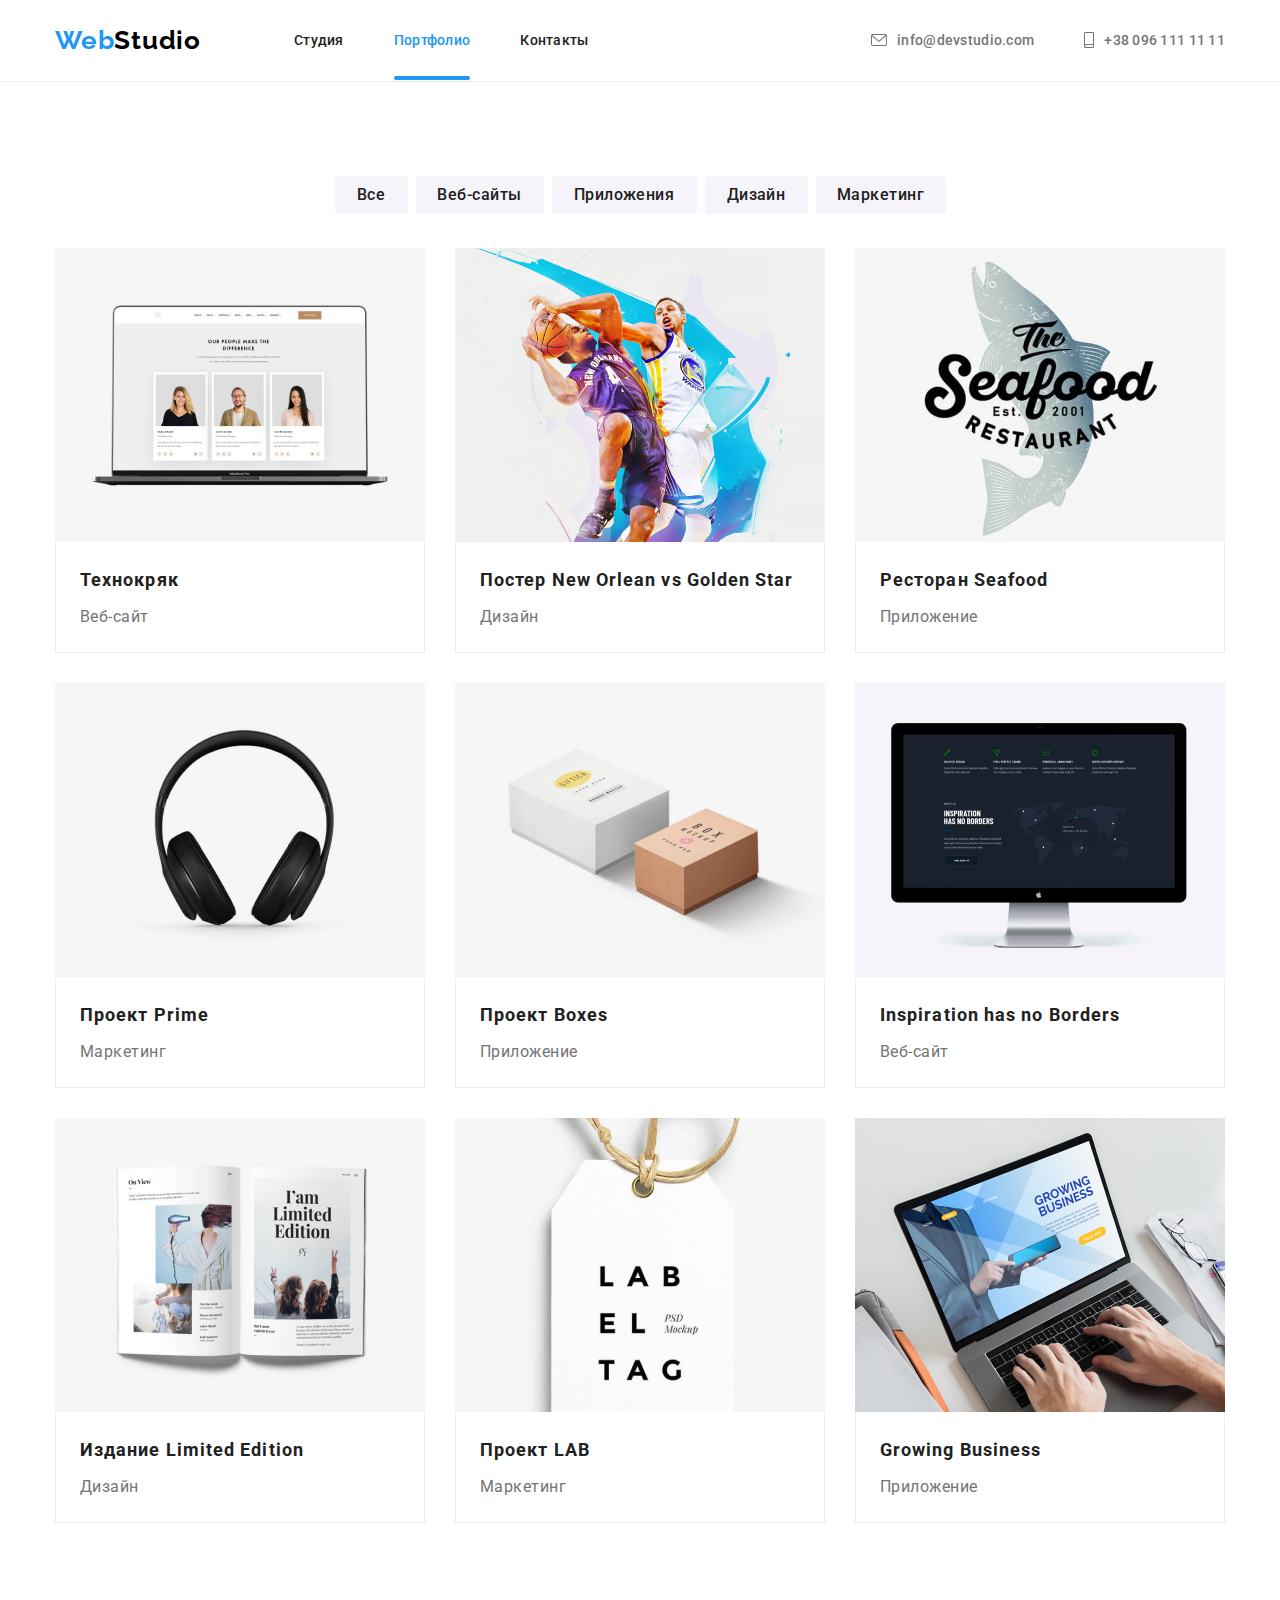
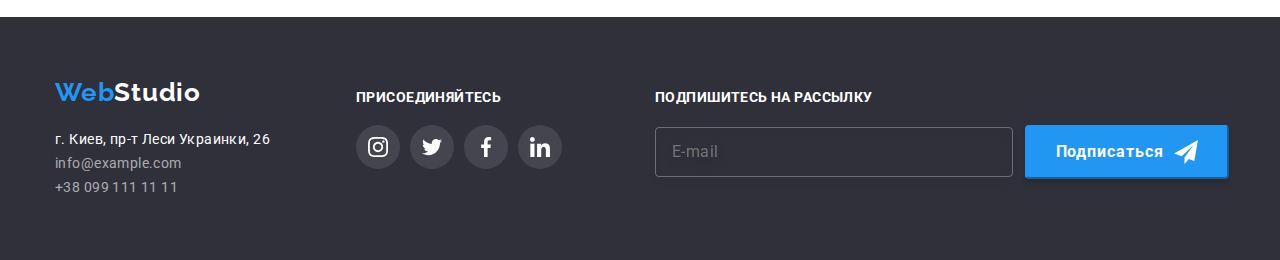
==== portfolio.html @ 478e87f5 "адаптация героя, преимуществ, чем занимаемся" ====
<!DOCTYPE html>
<html lang="ru">

<head>
    <meta charset="UTF-8">
    <meta name="viewport" content="width=device-width, initial-scale=1.0">
    <title>WebStudio</title>
    <link rel="preconnect" href="https://fonts.gstatic.com">
    <link href="https://fonts.googleapis.com/css2?family=Raleway:wght@700&family=Roboto:wght@400;500;700;900&display=swap"
        rel="stylesheet">
    <link rel="stylesheet" href="https://cdnjs.cloudflare.com/ajax/libs/modern-normalize/1.0.0/modern-normalize.min.css" />
    <link rel="stylesheet" href="https://cdnjs.cloudflare.com/ajax/libs/animate.css/4.1.1/animate.min.css" />
    <link rel="stylesheet" href="./css/portfolio.min.css">
</head>

<body>
    <!-- Шапка сайта -->
    <header class="header">
        <div class="container">
            <nav class="site-nav">
                <a href="./index.html" lang="en" aria-label="logo" class="logo list"><span
                        class="logo__wrap">Web</span>Studio</a>
                <ul class="site-nav__items list">
                    <li class="site-nav__item"><a href="./index.html" class="site-nav__link">Студия</a></li>
                    <li class="site-nav__item"><a href="./portfolio.html" class="site-nav__link"><span class="active-page">Портфолио</span></a></li>
                    <li class="site-nav__item"><a href="" class="site-nav__link">Контакты</a></li>
                </ul>
            </nav>
            <!-- Контакты -->
            <address class="nav-adress">
                <ul class="contacts list">
                    <li class="nav-contacts__item">
                        <div class="contacts-container">
                            <a href="mailto:info@devstudio.com" class="site-nav__contacts icons">
                                <svg class="mail__icon">
                                    <use href="./img/sprite.svg#icon-envelope"></use>
                                </svg>
                                info@devstudio.com</a>
                        </div>
                    </li>
            
                    <li class="nav-contacts__item">
                        <div class="contacts-container">
                            <a href="tel:+380961111111" class="site-nav__contacts">
                                <svg class="mail__icon tel">
                                    <use href="./img/sprite.svg#icon-smartphone"></use>
                                </svg>
                                +38 096 111 11 11</a>
                        </div>
                    </li>
                </ul>
            </address>
        </div>
    </header>
    <!-- Основной контент -->
    <main>
        <!-- Портофлио -->
        <section class="portfolio-section section">
            <div class="container">
            <h1 class="visually-hidden">Портофлио</h1>
            <!-- Кнопки портфолио -->
            <div class="filters-container">
            <ul class="filters list">
                <li class="filter__list"><button type="button" class="filters__btn btn-1">Все</button>
                <li class="filter__list"><button type="button" class="filters__btn btn-2">Веб-сайты</button>
                <li class="filter__list"><button type="button" class="filters__btn btn-3">Приложения</button>
                <li class="filter__list"><button type="button" class="filters__btn btn-4">Дизайн</button>
                <li class="filter__list"><button type="button" class="filters__btn btn-5">Маркетинг</button>
            </ul>
            </div>
            <!-- Примеры портофлио -->
            
            <ul class="list">
                <div class="first-portf-line">
                <li class="portfolio__examples"> 
                    <a href="" class="portfolio__link">
                    <div class="overlay-wrapper">
                        <img src="./img/portfolio/project1.png" alt="3 фото людей" width="370" height="294">
                        <p class="overlay">Технокряк это современная площадка распространения коронавируса. Компании используют эту платформу для цифрового
                        шпионажа и атак на защищённые сервера конкурентов.</p>
                    </div>
                    <div class="container__title">
                    <h2 class="portfolio__title">Технокряк</h2>
                    <p class="portfolio__text">Веб-сайт</p>
                    </div>
                    </a>
                </li>
                <li class="portfolio__examples">
                    <a href="" class="portfolio__link">
                        <div class="overlay-wrapper">
                            <img src="./img/portfolio/project2.png" alt="парни играют в баскетбол" width="370" height="294">
                            <p class="overlay">Технокряк это современная площадка распространения коронавируса. Компании используют эту платформу
                        для цифрового шпионажа и атак на защищённые сервера конкурентов.</p>
                        </div>
                    <div class="container__title">
                    <h2 class="portfolio__title">Постер New Orlean vs Golden Star</h2>
                    <p class="portfolio__text">Дизайн</p>
                    </div>
                    </a>
                </li>
                <li class="portfolio__examples">
                    <a href="" class="portfolio__link">
                        <div class="overlay-wrapper">
                            <img src="./img/portfolio/project3.png" alt="фото рыбный ресторан" width="370" height="294">
                            <p class="overlay">Технокряк это современная площадка распространения коронавируса. Компании используют эту платформу
                        для цифрового шпионажа и атак на защищённые сервера конкурентов.</p>
                        </div>
                    <div class="container__title">
                    <h2 class="portfolio__title">Ресторан Seafood</h2>
                    <p class="portfolio__text">Приложение</p>
                    </div>
                    </a>
                </li>
                </div>

                <div class="second-portf-line">
                <li class="portfolio__examples">
                    <a href="" class="portfolio__link">
                        <div class="overlay-wrapper">
                            <img src="./img/portfolio/project4.png" alt="наушники" width="370" height="294">
                            <p class="overlay">Технокряк это современная площадка распространения коронавируса. Компании используют эту платформу
                        для цифрового шпионажа и атак на защищённые сервера конкурентов.</p>
                        </div>
                    <div class="container__title">
                    <h2 class="portfolio__title">Проект Prime</h2>
                    <p class="portfolio__text">Маркетинг</p>
                    </div>
                    </a>
                </li>
                <li class="portfolio__examples">
                    <a href="" class="portfolio__link">
                        <div class="overlay-wrapper">
                            <img src="./img/portfolio/project5.png" alt="2 коробки" width="370" height="294">
                            <p class="overlay">Технокряк это современная площадка распространения коронавируса. Компании используют эту платформу
                        для цифрового шпионажа и атак на защищённые сервера конкурентов.</p>
                        </div>
                    <div class="container__title">
                    <h2 class="portfolio__title">Проект Boxes</h2>
                    <p class="portfolio__text">Приложение</p>
                    </div>
                    </a>
                </li>
                <li class="portfolio__examples">
                    <a href="" class="portfolio__link">
                        <div class="overlay-wrapper">
                            <img src="./img/portfolio/project6.png" alt="монитор" width="370" height="294">
                            <p class="overlay">Технокряк это современная площадка распространения коронавируса. Компании используют эту платформу
                        для цифрового шпионажа и атак на защищённые сервера конкурентов.</p>
                        </div>
                    <div class="container__title">
                    <h2 lang="en" class="portfolio__title">Inspiration has no Borders</h2>
                    <p class="portfolio__text">Веб-сайт</p>
                    </div>
                    </a>
                </li>
                </div>

                <div class="third-portf-line">
                <li class="portfolio__examples">
                    <a href="" class="portfolio__link">
                        <div class="overlay-wrapper">
                            <img src="./img/portfolio/project7.png" alt="расскрытая книга" width="370" height="294">
                            <p class="overlay">Технокряк это современная площадка распространения коронавируса. Компании используют эту платформу
                        для цифрового шпионажа и атак на защищённые сервера конкурентов.</p>
                        </div>
                    <div class="container__title">
                    <h2 class="portfolio__title">Издание Limited Edition</h2>
                    <p class="portfolio__text">Дизайн</p>
                    </div>
                    </a>
                </li>
                <li class="portfolio__examples">
                    <a href="" class="portfolio__link">
                        <div class="overlay-wrapper">
                            <img src="./img/portfolio/project8.png" alt="лейбл" width="370" height="294">
                            <p class="overlay">Технокряк это современная площадка распространения коронавируса. Компании используют эту платформу
                        для цифрового шпионажа и атак на защищённые сервера конкурентов.</p>
                        </div>
                    <div class="container__title">
                    <h2 class="portfolio__title">Проект LAB</h2>
                    <p class="portfolio__text">Маркетинг</p>
                    </div>
                    </a>
                </li>
                <li class="portfolio__examples">
                    <a href="" class="portfolio__link">
                        <div class="overlay-wrapper">
                            <img src="./img/portfolio/project9.png" alt="ноутбук" width="370" height="294">
                            <p class="overlay">Технокряк это современная площадка распространения коронавируса. Компании используют эту платформу
                        для цифрового шпионажа и атак на защищённые сервера конкурентов.</p>
                        </div>
                    <div class="container__title">
                    <h2 lang="en" class="portfolio__title">Growing Business</h2>
                    <p class="portfolio__text">Приложение</p>
                    </div>
                    </a>
                </li>
                </div>
            </ul>
        
            </div>
        </section>
    </main>

    <!-- Футер -->
    <footer class="footer">
        <div class="container">
            <div>
                <a href="./index.html" lang="en" aria-label="logo" class="logo logo__footer"><span
                        class="logo__wrap">Web</span>Studio</a>
                <address class="footer__adress">
                    <ul class="footer__items list">
                        <li class="footer__item"><a href="https://goo.gl/maps/xtePZbkeU8jfwrnNA" target="_blank"
                                class="footer__contacts map">г. Киев, пр-т Леси Украинки, 26</a></li>
                        <li class="footer__item"><a href="mailto:info@example.com"
                                class="footer__contacts">info@example.com</a></li>
                        <li class="footer__item"><a href="tel:+380991111111" class="footer__contacts">+38 099 111 11 11</a>
                        </li>
                    </ul>
                </address>
            </div>
            <div class="footer__social-links">
                <p class="footer-call">присоединяйтесь</p>
                <ul class="footer__link list">
                    <li class="social-list"><a class="social-link__list" href="">
                            <svg class="social-list__icon">
                                <use href="./img/sprite.svg#icon-instagram-2"></use>
                            </svg>
                        </a></li>
                    <li class="social-list"><a class="social-link__list" href="">
                            <svg class="social-list__icon">
                                <use href="./img/sprite.svg#icon-twitter-1"></use>
                            </svg>
                        </a></li>
                    <li class="social-list"><a class="social-link__list" href="">
                            <svg class="social-list__icon">
                                <use href="./img/sprite.svg#icon-facebook-1"></use>
                            </svg>
                        </a></li>
                    <li class="social-list"><a class="social-link__list" href="">
                            <svg class="social-list__icon">
                                <use href="./img/sprite.svg#icon-linkedin-1"></use>
                            </svg>
                        </a></li>
                </ul>
            </div>
            <form class="footer-call-form">
                <b class="footer-call-form__text">Подпишитесь на рассылку</b>
                <div class="footer-call-form__container">
                    <div class="footer-form__field" role="group">
                        <label for="mail" class="footer__label"></label>
                        <input type="email" name="mail" id="mail" placeholder="E-mail" class="footer__input" />
                    </div>
                    <button type="submit" class="footer__btn--send">Подписаться</button>
                </div>
    
            </form>
        </div>
    </footer>
</body>
</html>
---- css/portfolio.min.css ----
:root{--main-font: "Roboto", sans-serif;--secondary-font: "Raleway", sans-serif;--main-color-black: #212121;--main-color-grey: #757575;--accent-color-blue: #2196f3;--secondary-color-black: #000000;--accent-color-white: #ffffff;--secondary-color-white-transparence: rgb(255, 255, 255, 0.6);--btn-hover-color: #188ce8;--footer-bcg: #2f303a;--header-bcg: #ffffff;--team-bcg: #f5f4fa;--portfolio-bcg-btn-color: #f5f4fa;--portfolio-bcg-cards-color: #eeeeee;--line-header: #ececec}.visually-hidden{position:absolute;width:1px;height:1px;margin:-1px;border:0;padding:0;white-space:nowrap;-webkit-clip-path:inset(100%);clip-path:inset(100%);overflow:hidden}body{font-family:var(--main-font)}.list{list-style-type:none}h1,h2,h3,h4,h5,h6,p{margin:0%}ul{margin:0%;padding:0%}.container{padding:0 15px;width:100%}@media screen and (min-width: 480px){.container{max-width:480px;margin:0 auto}}@media screen and (min-width: 768px){.container{max-width:768px}}@media screen and (min-width: 1200px){.container{max-width:1200px}}.section{padding-bottom:94px;padding-top:94px}.active-page{color:var(--accent-color-blue)}.active-page{position:relative}.active-page::after{content:"";display:inline-block;width:100%;position:absolute;height:4px;background-color:var(--accent-color-blue);bottom:-32px;left:0px;border-radius:2px}img{display:block}header{background:var(--header-bcg)}.header{display:-webkit-box;display:-ms-flexbox;display:flex;-webkit-box-align:center;-ms-flex-align:center;align-items:center;border-bottom:1px solid var(--line-header)}.site-nav{display:-webkit-box;display:-ms-flexbox;display:flex;-webkit-box-align:center;-ms-flex-align:center;align-items:center}.header .container{display:-webkit-box;display:-ms-flexbox;display:flex;-webkit-box-align:center;-ms-flex-align:center;align-items:center;padding-top:25px;padding-bottom:25px}.header .logo{margin-right:93px}.site-nav__items{display:-webkit-box;display:-ms-flexbox;display:flex}.site-nav__link:hover,.site-nav__link:focus{color:var(--accent-color-blue)}.site-nav__item:not(:last-child){margin-right:50px}.site-nav__link{text-decoration:none;color:var(--main-color-black);font-size:14px;font-weight:500;line-height:1.143;letter-spacing:0.02em;-webkit-transition:color 250ms cubic-bezier(0.4, 0, 0.2, 1);transition:color 250ms cubic-bezier(0.4, 0, 0.2, 1)}.site-nav__contacts{color:var(--main-color-grey);font-size:14px;font-weight:500;line-height:1.143;letter-spacing:0.02em;text-decoration:none;display:-webkit-box;display:-ms-flexbox;display:flex;-webkit-box-align:center;-ms-flex-align:center;align-items:center;padding:2px 0px;-webkit-transition:color 250ms cubic-bezier(0.4, 0, 0.2, 1);transition:color 250ms cubic-bezier(0.4, 0, 0.2, 1)}.site-nav__contacts:hover,.site-nav__contacts:focus{color:var(--accent-color-blue)}.contacts{display:-webkit-box;display:-ms-flexbox;display:flex;font-style:normal}.nav-adress{margin-left:auto}.nav-contacts__item:not(:last-child){margin-right:50px}.mail__icon{width:16px;height:12px;fill:var(--main-color-grey);cursor:pointer;margin-right:10px}.site-nav__contacts:hover .mail__icon,.site-nav__contacts:focus .mail__icon{fill:var(--accent-color-blue)}.mail__icon:hover,.mail__icon:focus{fill:var(--accent-color-blue)}.logo{font-family:var(--secondary-font);font-size:26px;font-weight:700;line-height:1.192;color:var(--secondary-color-black);text-decoration:none;letter-spacing:0.03em}.logo__wrap{color:var(--accent-color-blue)}.tel{width:10px;height:16px;margin-bottom:1px}footer{background-color:var(--footer-bcg)}.footer{padding-top:60px;padding-bottom:60px}.footer__items{font-style:normal;display:block}.footer__items:not(:last-child){margin-bottom:9px}.footer__adress{margin-top:20px;width:231px}.footer__contacts{font-family:var(--main-font);color:var(--secondary-color-white-transparence);text-decoration:none;font-size:14px;font-weight:400;line-height:1.714;letter-spacing:0.03em}.logo__footer{color:var(--accent-color-white)}.map{color:var(--accent-color-white)}.footer__social-links{display:block;margin-left:70px}.footer .container{display:-webkit-box;display:-ms-flexbox;display:flex}.footer-call{display:-webkit-box;display:-ms-flexbox;display:flex;color:var(--accent-color-white);font-size:14px;font-weight:700;line-height:1.143;letter-spacing:0.03em;text-transform:uppercase;margin-bottom:20px;padding-top:12px}.footer__link{display:-webkit-box;display:-ms-flexbox;display:flex}.footer__social-links .social-list__icon{fill:var(--accent-color-white)}.footer-call-form{margin-left:93px}.footer-call-form__text{font-size:14px;font-weight:700;line-height:1.143;letter-spacing:0.03em;text-transform:uppercase;color:var(--accent-color-white);padding-top:12px;display:block}.footer-call-form__container{display:-webkit-box;display:-ms-flexbox;display:flex;-webkit-box-align:center;-ms-flex-align:center;align-items:center;-webkit-box-pack:center;-ms-flex-pack:center;justify-content:center;padding-top:20px}.footer__input{width:358px;height:50px;border:1px solid rgba(255,255,255,0.3);-webkit-filter:drop-shadow(0px 4px 4px rgba(0,0,0,0.15));filter:drop-shadow(0px 4px 4px rgba(0,0,0,0.15));border-radius:4px;background-color:transparent;padding-left:16px;font-size:16px;line-height:1.25;letter-spacing:0.03em;color:rgba(255,255,255,0.6);margin-right:12px}.footer__input:hover,.footer__input:focus{outline:none}.footer__btn--send{-webkit-box-shadow:0px 4px 4px rgba(0,0,0,0.15);box-shadow:0px 4px 4px rgba(0,0,0,0.15);border-radius:4px;background-color:var(--accent-color-blue);font-size:16px;font-weight:700;line-height:1.875;color:var(--accent-color-white);letter-spacing:0.06em;cursor:pointer;border-color:var(--accent-color-blue);padding:10px 28.5px;display:-webkit-box;display:-ms-flexbox;display:flex;-webkit-box-align:center;-ms-flex-align:center;align-items:center;-webkit-transition:250ms cubic-bezier(0.4, 0, 0.2, 1);transition:250ms cubic-bezier(0.4, 0, 0.2, 1)}.footer__btn--send:hover,.footer__btn--send:focus{background-color:var(--btn-hover-color);border-color:var(--btn-hover-color)}.footer__btn--send::after{content:"";width:24px;height:24px;background-color:var(--accent-color-blue);background-image:url(../img/icon_send.svg);display:-webkit-inline-box;display:-ms-inline-flexbox;display:inline-flex;margin-left:10px;-webkit-transition:250ms cubic-bezier(0.4, 0, 0.2, 1);transition:250ms cubic-bezier(0.4, 0, 0.2, 1)}.footer__btn--send:hover:after{background-color:var(--btn-hover-color)}.footer-form__field{display:-webkit-box;display:-ms-flexbox;display:flex;-webkit-box-align:center;-ms-flex-align:center;align-items:center;-webkit-box-pack:center;-ms-flex-pack:center;justify-content:center}.footer__social-links .social-link__list{background-color:rgba(255,255,255,0.1)}.filters__btn{background-color:var(--portfolio-bcg-btn-color);color:var(--main-color-black);font-size:16px;font-weight:500;line-height:1.625;letter-spacing:0.03em;font-family:var(--main-font);cursor:pointer;border-radius:4px;border:none;min-width:145px;height:38px;-webkit-transition:all 250ms cubic-bezier(0.4, 0, 0.2, 1);transition:all 250ms cubic-bezier(0.4, 0, 0.2, 1)}.filters__btn:hover,.filters__btn:focus{background-color:var(--accent-color-blue);color:var(--accent-color-white);-webkit-box-shadow:0px 3px 1px rgba(0,0,0,0.1),0px 1px 2px rgba(0,0,0,0.08),0px 2px 2px rgba(0,0,0,0.12);box-shadow:0px 3px 1px rgba(0,0,0,0.1),0px 1px 2px rgba(0,0,0,0.08),0px 2px 2px rgba(0,0,0,0.12)}.btn-1{min-width:73px}.btn-2{min-width:128px}.btn-3{min-width:145px}.btn-4{min-width:103px}.btn-5{min-width:130px}.filters-container{display:-webkit-box;display:-ms-flexbox;display:flex;-webkit-box-pack:center;-ms-flex-pack:center;justify-content:center;-webkit-box-align:center;-ms-flex-align:center;align-items:center;padding-bottom:34px}.filters{display:-webkit-box;display:-ms-flexbox;display:flex;-webkit-box-align:center;-ms-flex-align:center;align-items:center;-webkit-box-pack:center;-ms-flex-pack:center;justify-content:center}.filter__list:not(:last-child){margin-right:8px}.portfolio__examples{background-color:var(--accent-color-white)}.portfolio__examples:not(:last-child){margin-right:30px}.portfolio__examples:hover,.portfolio__examples:focus{-webkit-box-shadow:0px 1px 1px rgba(0,0,0,0.12),0px 4px 4px rgba(0,0,0,0.06),1px 4px 6px rgba(0,0,0,0.16);box-shadow:0px 1px 1px rgba(0,0,0,0.12),0px 4px 4px rgba(0,0,0,0.06),1px 4px 6px rgba(0,0,0,0.16)}.first-portf-line,.second-portf-line,.third-portf-line{display:-webkit-box;display:-ms-flexbox;display:flex;-webkit-box-align:center;-ms-flex-align:center;align-items:center;-webkit-box-pack:center;-ms-flex-pack:center;justify-content:center}.second-portf-line,.third-portf-line{margin-top:30px}.portfolio__link{text-decoration:none;display:inline-block}.portfolio__title{color:var(--main-color-black);font-size:18px;font-weight:700;line-height:2;letter-spacing:0.06em;width:322px;margin-bottom:4px}.portfolio__text{color:var(--main-color-grey);font-size:16px;font-weight:400;line-height:1.875;letter-spacing:0.03em;width:322px}.container__title{padding:20px 24px 20px 24px;border:1px solid var(--portfolio-bcg-cards-color);border-top:none;width:370px}.overlay-wrapper{position:relative;overflow:hidden}.overlay{position:absolute;top:0;left:0;width:100%;height:100%;background:rgba(33,150,243,0.9);color:var(--accent-color-white);padding:63px 24px;font-size:18px;line-height:1.555;letter-spacing:0.03em;-webkit-transform:translateY(100%);transform:translateY(100%);-webkit-transition:all 250ms cubic-bezier(0.4, 0, 0.2, 1);transition:all 250ms cubic-bezier(0.4, 0, 0.2, 1)}.portfolio__examples:hover .overlay,.portfolio__link:focus .overlay{-webkit-transform:translateY(0%);transform:translateY(0%)}.social-link__list{display:-webkit-box;display:-ms-flexbox;display:flex;-webkit-box-pack:center;-ms-flex-pack:center;justify-content:center;-webkit-box-align:center;-ms-flex-align:center;align-items:center;width:44px;height:44px;background-color:var(--accent-color-white);border-radius:50%;cursor:pointer;-webkit-transition:all 250ms cubic-bezier(0.4, 0, 0.2, 1);transition:all 250ms cubic-bezier(0.4, 0, 0.2, 1)}.social-link__list:hover,.social-link__list:focus{background-color:var(--accent-color-blue)}.social-link__list:hover .social-list__icon,.social-link__list:focus .social-list__icon{fill:var(--accent-color-white)}.social-link{display:-webkit-box;display:-ms-flexbox;display:flex;-webkit-box-pack:center;-ms-flex-pack:center;justify-content:center;margin-top:16px}.social-list__icon{width:20px;height:20px;fill:var(--color1, #afb1b8)}.social-list:not(:last-child){margin-right:10px}.advantages-items::before{content:"";display:block;height:120px;margin-bottom:30px;border-radius:4px;background-color:var(--team-bcg);background-repeat:no-repeat;background-position:center}.icon__antenna::before{background-image:url("../img/antenna.svg")}.icon__clock::before{background-image:url("../img/clock.svg")}.icon__daigram::before{background-image:url("../img/diagram.svg")}.icon__astronaut::before{background-image:url("../img/astronaut.svg")}
/*# sourceMappingURL=portfolio.min.css.map */
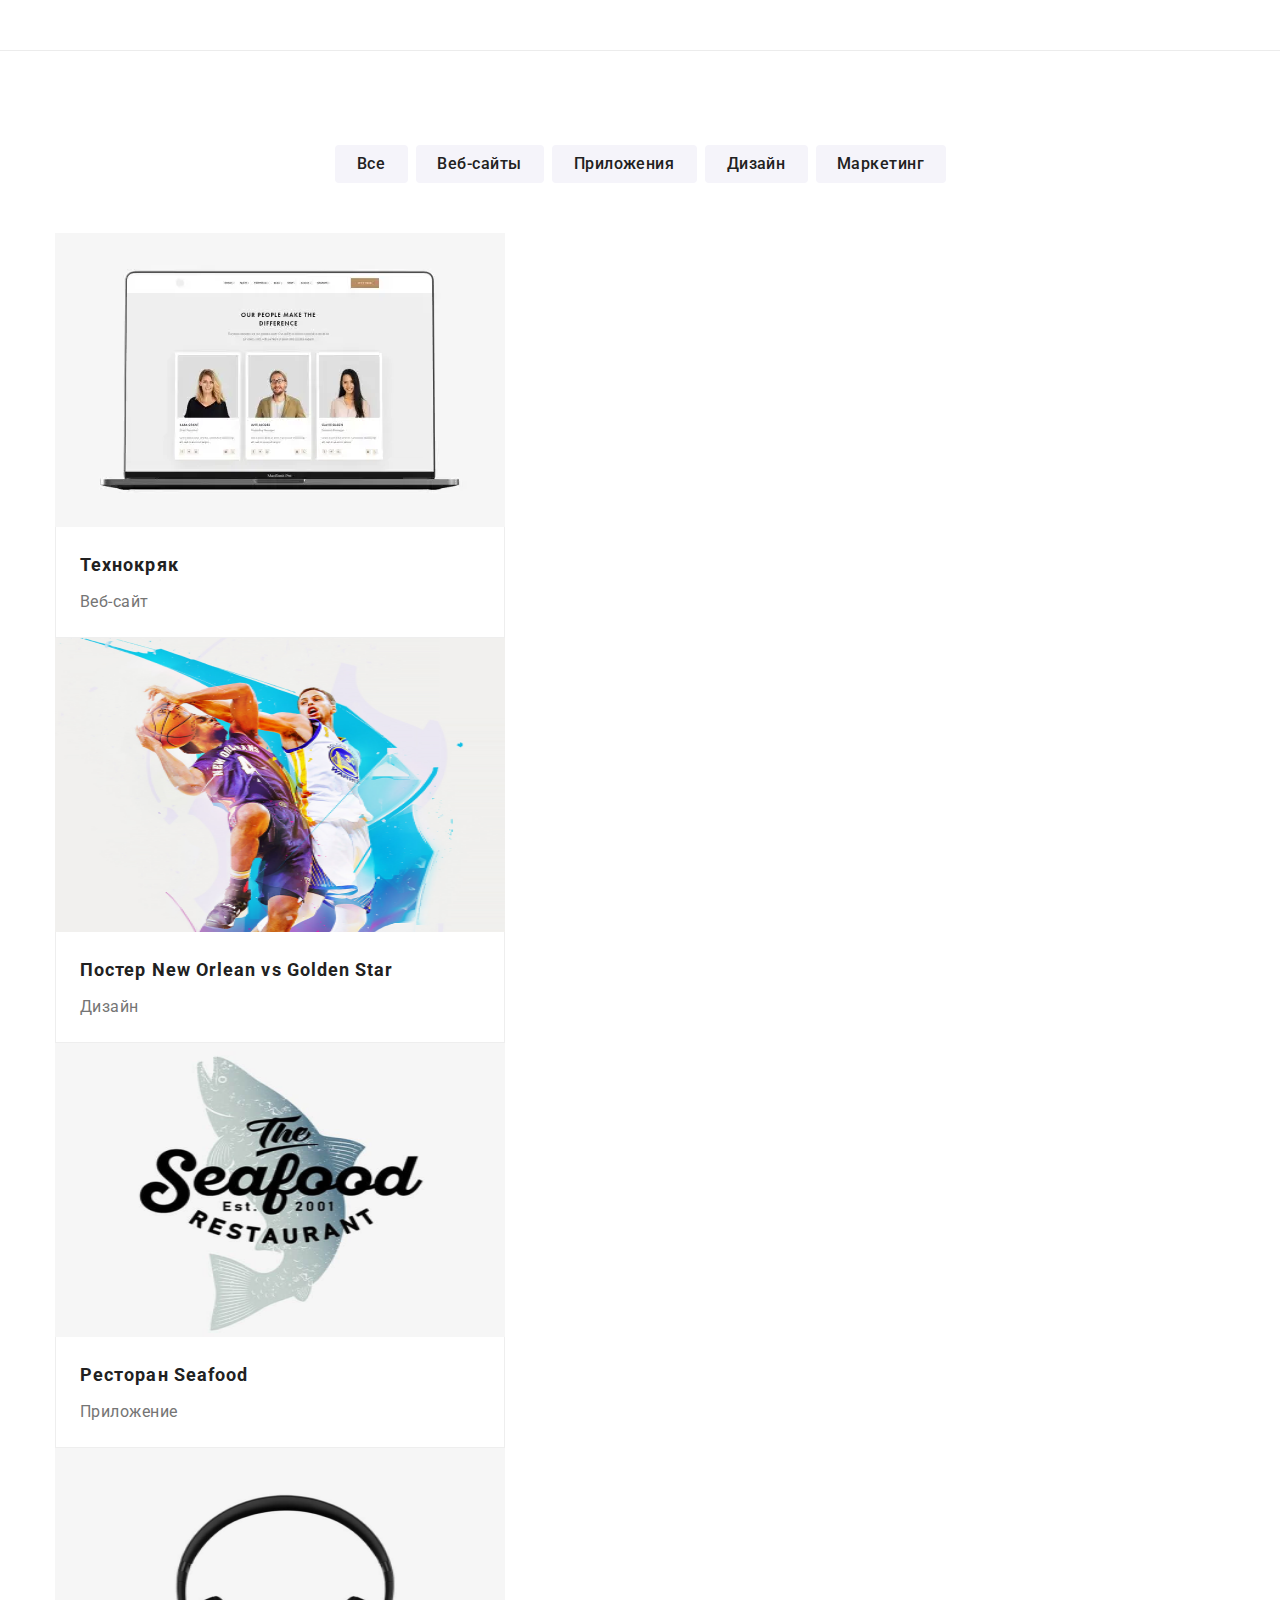
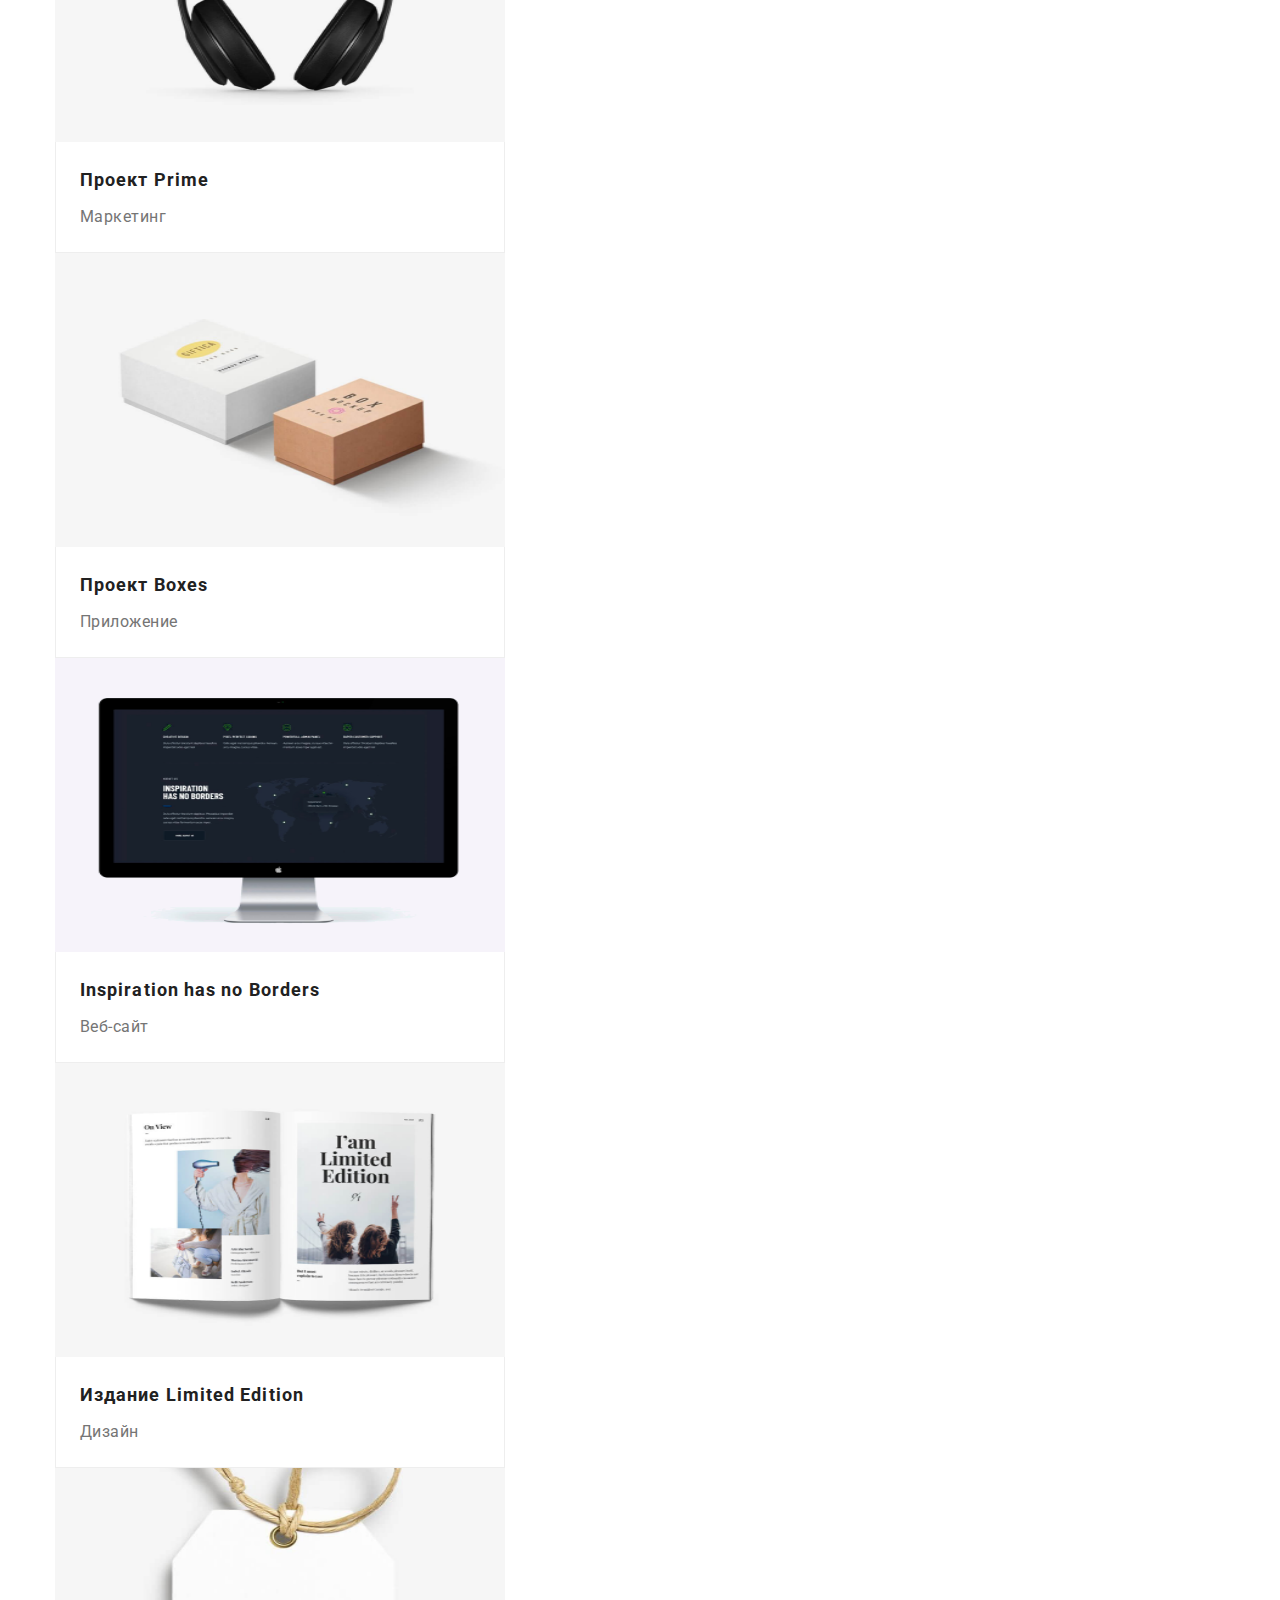
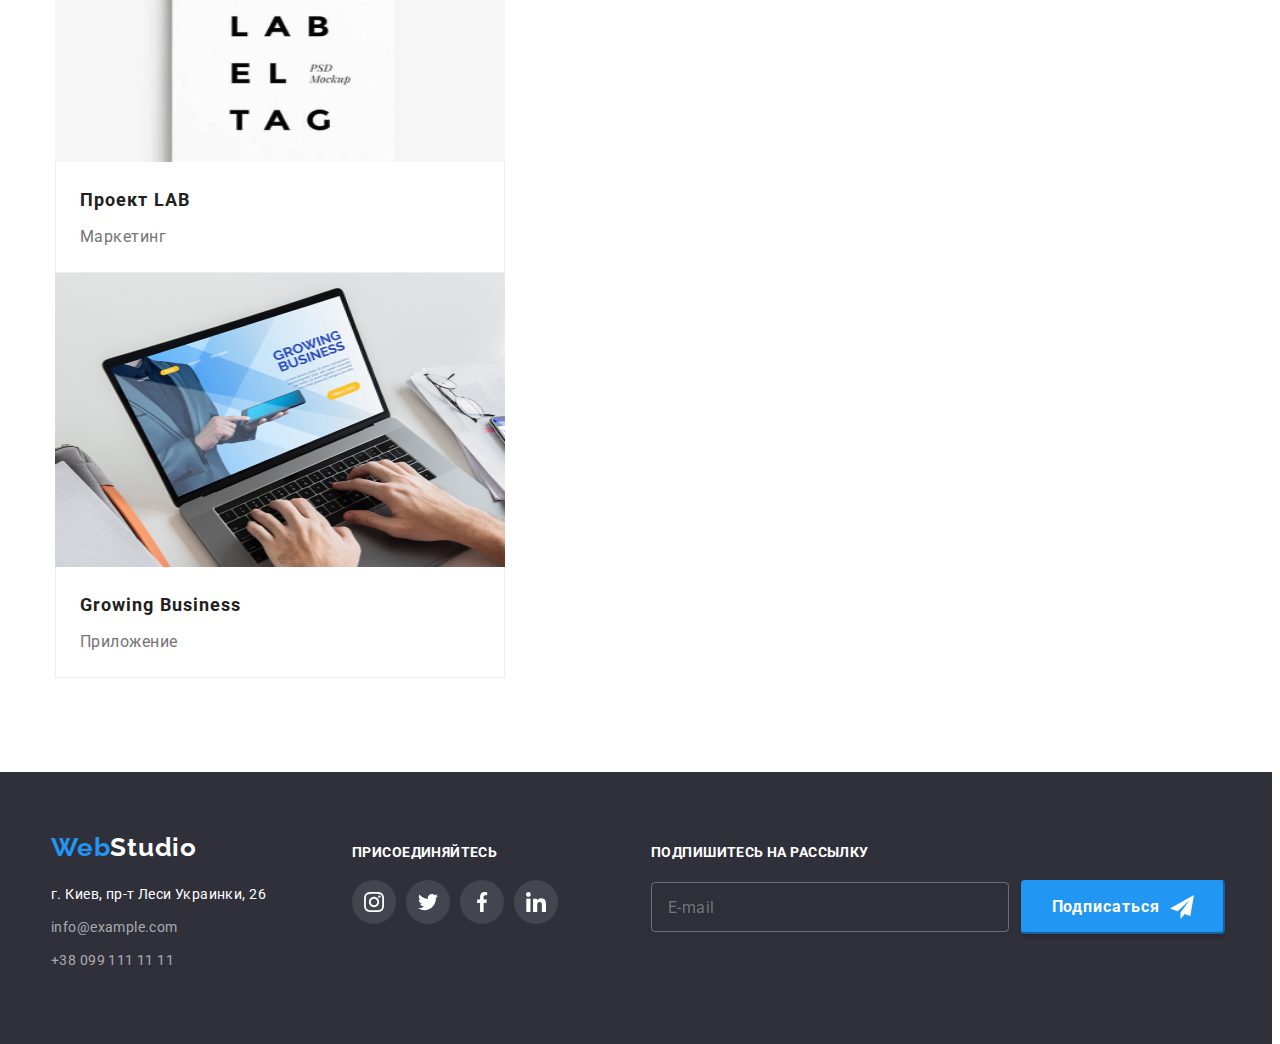
==== commit dcb67cef: "add adaptation for portfolio" ====
--- a/portfolio.html
+++ b/portfolio.html
@@ -17,7 +17,7 @@
     <!-- Шапка сайта -->
     <header class="header">
         <div class="container">
-            <nav class="site-nav">
+            <!-- <nav class="site-nav">
                 <a href="./index.html" lang="en" aria-label="logo" class="logo list"><span
                         class="logo__wrap">Web</span>Studio</a>
                 <ul class="site-nav__items list">
@@ -25,9 +25,9 @@
                     <li class="site-nav__item"><a href="./portfolio.html" class="site-nav__link"><span class="active-page">Портфолио</span></a></li>
                     <li class="site-nav__item"><a href="" class="site-nav__link">Контакты</a></li>
                 </ul>
-            </nav>
+            </nav> -->
             <!-- Контакты -->
-            <address class="nav-adress">
+            <!-- <address class="nav-adress">
                 <ul class="contacts list">
                     <li class="nav-contacts__item">
                         <div class="contacts-container">
@@ -49,7 +49,7 @@
                         </div>
                     </li>
                 </ul>
-            </address>
+            </address> -->
         </div>
     </header>
     <!-- Основной контент -->
@@ -64,6 +64,8 @@
                 <li class="filter__list"><button type="button" class="filters__btn btn-1">Все</button>
                 <li class="filter__list"><button type="button" class="filters__btn btn-2">Веб-сайты</button>
                 <li class="filter__list"><button type="button" class="filters__btn btn-3">Приложения</button>
+            </ul>
+            <ul class="filters list">
                 <li class="filter__list"><button type="button" class="filters__btn btn-4">Дизайн</button>
                 <li class="filter__list"><button type="button" class="filters__btn btn-5">Маркетинг</button>
             </ul>
@@ -75,7 +77,13 @@
                 <li class="portfolio__examples"> 
                     <a href="" class="portfolio__link">
                     <div class="overlay-wrapper">
-                        <img src="./img/portfolio/project1.png" alt="3 фото людей" width="370" height="294">
+                        <picture >
+                            <source srcset="./img/portfolio/prf1@1x.webp 1x, ./img/portfolio/prf1@2x.webp 2x" media="(min-width: 480px)"
+                                type="image/webp">
+                            <source srcset="./img/portfolio/prf1@1x.jpg 1x, ./img/portfolio/prf1@2x.jpg 2x" media="(min-width: 480px)">
+                            <img src="./img/portfolio/project1.png" alt="3 фото людей" width="370" height="294" class="prf-img-size">
+                        </picture>
+                        
                         <p class="overlay">Технокряк это современная площадка распространения коронавируса. Компании используют эту платформу для цифрового
                         шпионажа и атак на защищённые сервера конкурентов.</p>
                     </div>
@@ -88,7 +96,7 @@
                 <li class="portfolio__examples">
                     <a href="" class="portfolio__link">
                         <div class="overlay-wrapper">
-                            <img src="./img/portfolio/project2.png" alt="парни играют в баскетбол" width="370" height="294">
+                            <img src="./img/portfolio/project2.png" alt="парни играют в баскетбол" width="370" height="294" class="prf-img-size">
                             <p class="overlay">Технокряк это современная площадка распространения коронавируса. Компании используют эту платформу
                         для цифрового шпионажа и атак на защищённые сервера конкурентов.</p>
                         </div>
@@ -101,7 +109,7 @@
                 <li class="portfolio__examples">
                     <a href="" class="portfolio__link">
                         <div class="overlay-wrapper">
-                            <img src="./img/portfolio/project3.png" alt="фото рыбный ресторан" width="370" height="294">
+                            <img src="./img/portfolio/project3.png" alt="фото рыбный ресторан" width="370" height="294" class="prf-img-size">
                             <p class="overlay">Технокряк это современная площадка распространения коронавируса. Компании используют эту платформу
                         для цифрового шпионажа и атак на защищённые сервера конкурентов.</p>
                         </div>
@@ -117,7 +125,7 @@
                 <li class="portfolio__examples">
                     <a href="" class="portfolio__link">
                         <div class="overlay-wrapper">
-                            <img src="./img/portfolio/project4.png" alt="наушники" width="370" height="294">
+                            <img src="./img/portfolio/project4.png" alt="наушники" width="370" height="294" class="prf-img-size">
                             <p class="overlay">Технокряк это современная площадка распространения коронавируса. Компании используют эту платформу
                         для цифрового шпионажа и атак на защищённые сервера конкурентов.</p>
                         </div>
@@ -130,7 +138,7 @@
                 <li class="portfolio__examples">
                     <a href="" class="portfolio__link">
                         <div class="overlay-wrapper">
-                            <img src="./img/portfolio/project5.png" alt="2 коробки" width="370" height="294">
+                            <img src="./img/portfolio/project5.png" alt="2 коробки" width="370" height="294" class="prf-img-size">
                             <p class="overlay">Технокряк это современная площадка распространения коронавируса. Компании используют эту платформу
                         для цифрового шпионажа и атак на защищённые сервера конкурентов.</p>
                         </div>
@@ -143,7 +151,7 @@
                 <li class="portfolio__examples">
                     <a href="" class="portfolio__link">
                         <div class="overlay-wrapper">
-                            <img src="./img/portfolio/project6.png" alt="монитор" width="370" height="294">
+                            <img src="./img/portfolio/project6.png" alt="монитор" width="370" height="294" class="prf-img-size">
                             <p class="overlay">Технокряк это современная площадка распространения коронавируса. Компании используют эту платформу
                         для цифрового шпионажа и атак на защищённые сервера конкурентов.</p>
                         </div>
@@ -159,7 +167,7 @@
                 <li class="portfolio__examples">
                     <a href="" class="portfolio__link">
                         <div class="overlay-wrapper">
-                            <img src="./img/portfolio/project7.png" alt="расскрытая книга" width="370" height="294">
+                            <img src="./img/portfolio/project7.png" alt="расскрытая книга" width="370" height="294" class="prf-img-size">
                             <p class="overlay">Технокряк это современная площадка распространения коронавируса. Компании используют эту платформу
                         для цифрового шпионажа и атак на защищённые сервера конкурентов.</p>
                         </div>
@@ -172,7 +180,7 @@
                 <li class="portfolio__examples">
                     <a href="" class="portfolio__link">
                         <div class="overlay-wrapper">
-                            <img src="./img/portfolio/project8.png" alt="лейбл" width="370" height="294">
+                            <img src="./img/portfolio/project8.png" alt="лейбл" width="370" height="294" class="prf-img-size">
                             <p class="overlay">Технокряк это современная площадка распространения коронавируса. Компании используют эту платформу
                         для цифрового шпионажа и атак на защищённые сервера конкурентов.</p>
                         </div>
@@ -185,7 +193,7 @@
                 <li class="portfolio__examples">
                     <a href="" class="portfolio__link">
                         <div class="overlay-wrapper">
-                            <img src="./img/portfolio/project9.png" alt="ноутбук" width="370" height="294">
+                            <img src="./img/portfolio/project9.png" alt="ноутбук" width="370" height="294" class="prf-img-size">
                             <p class="overlay">Технокряк это современная площадка распространения коронавируса. Компании используют эту платформу
                         для цифрового шпионажа и атак на защищённые сервера конкурентов.</p>
                         </div>
@@ -205,44 +213,46 @@
     <!-- Футер -->
     <footer class="footer">
         <div class="container">
-            <div>
-                <a href="./index.html" lang="en" aria-label="logo" class="logo logo__footer"><span
-                        class="logo__wrap">Web</span>Studio</a>
-                <address class="footer__adress">
-                    <ul class="footer__items list">
-                        <li class="footer__item"><a href="https://goo.gl/maps/xtePZbkeU8jfwrnNA" target="_blank"
-                                class="footer__contacts map">г. Киев, пр-т Леси Украинки, 26</a></li>
-                        <li class="footer__item"><a href="mailto:info@example.com"
-                                class="footer__contacts">info@example.com</a></li>
-                        <li class="footer__item"><a href="tel:+380991111111" class="footer__contacts">+38 099 111 11 11</a>
-                        </li>
+            <div class="container-tablet">
+                <div class="adress__container">
+                    <a href="./index.html" lang="en" aria-label="logo" class="logo logo__footer"><span
+                            class="logo__wrap">Web</span>Studio</a>
+                    <address class="footer__adress">
+                        <ul class="footer__items list">
+                            <li class="footer__item"><a href="https://goo.gl/maps/xtePZbkeU8jfwrnNA" target="_blank"
+                                    class="footer__contacts map">г. Киев, пр-т Леси Украинки, 26</a></li>
+                            <li class="footer__item"><a href="mailto:info@example.com"
+                                    class="footer__contacts">info@example.com</a></li>
+                            <li class="footer__item"><a href="tel:+380991111111" class="footer__contacts">+38 099 111 11
+                                    11</a></li>
+                        </ul>
+                    </address>
+                </div>
+                <div class="footer__social-links">
+                    <p class="footer-call">присоединяйтесь</p>
+                    <ul class="footer__link list">
+                        <li class="social-list"><a class="social-link__list" href="">
+                                <svg class="social-list__icon">
+                                    <use href="./img/sprite.svg#icon-instagram-2"></use>
+                                </svg>
+                            </a></li>
+                        <li class="social-list"><a class="social-link__list" href="">
+                                <svg class="social-list__icon">
+                                    <use href="./img/sprite.svg#icon-twitter-1"></use>
+                                </svg>
+                            </a></li>
+                        <li class="social-list"><a class="social-link__list" href="">
+                                <svg class="social-list__icon">
+                                    <use href="./img/sprite.svg#icon-facebook-1"></use>
+                                </svg>
+                            </a></li>
+                        <li class="social-list"><a class="social-link__list" href="">
+                                <svg class="social-list__icon">
+                                    <use href="./img/sprite.svg#icon-linkedin-1"></use>
+                                </svg>
+                            </a></li>
                     </ul>
-                </address>
-            </div>
-            <div class="footer__social-links">
-                <p class="footer-call">присоединяйтесь</p>
-                <ul class="footer__link list">
-                    <li class="social-list"><a class="social-link__list" href="">
-                            <svg class="social-list__icon">
-                                <use href="./img/sprite.svg#icon-instagram-2"></use>
-                            </svg>
-                        </a></li>
-                    <li class="social-list"><a class="social-link__list" href="">
-                            <svg class="social-list__icon">
-                                <use href="./img/sprite.svg#icon-twitter-1"></use>
-                            </svg>
-                        </a></li>
-                    <li class="social-list"><a class="social-link__list" href="">
-                            <svg class="social-list__icon">
-                                <use href="./img/sprite.svg#icon-facebook-1"></use>
-                            </svg>
-                        </a></li>
-                    <li class="social-list"><a class="social-link__list" href="">
-                            <svg class="social-list__icon">
-                                <use href="./img/sprite.svg#icon-linkedin-1"></use>
-                            </svg>
-                        </a></li>
-                </ul>
+                </div>
             </div>
             <form class="footer-call-form">
                 <b class="footer-call-form__text">Подпишитесь на рассылку</b>
--- a/css/portfolio.min.css
+++ b/css/portfolio.min.css
@@ -1,2 +1,2 @@
-:root{--main-font: "Roboto", sans-serif;--secondary-font: "Raleway", sans-serif;--main-color-black: #212121;--main-color-grey: #757575;--accent-color-blue: #2196f3;--secondary-color-black: #000000;--accent-color-white: #ffffff;--secondary-color-white-transparence: rgb(255, 255, 255, 0.6);--btn-hover-color: #188ce8;--footer-bcg: #2f303a;--header-bcg: #ffffff;--team-bcg: #f5f4fa;--portfolio-bcg-btn-color: #f5f4fa;--portfolio-bcg-cards-color: #eeeeee;--line-header: #ececec}.visually-hidden{position:absolute;width:1px;height:1px;margin:-1px;border:0;padding:0;white-space:nowrap;-webkit-clip-path:inset(100%);clip-path:inset(100%);overflow:hidden}body{font-family:var(--main-font)}.list{list-style-type:none}h1,h2,h3,h4,h5,h6,p{margin:0%}ul{margin:0%;padding:0%}.container{padding:0 15px;width:100%}@media screen and (min-width: 480px){.container{max-width:480px;margin:0 auto}}@media screen and (min-width: 768px){.container{max-width:768px}}@media screen and (min-width: 1200px){.container{max-width:1200px}}.section{padding-bottom:94px;padding-top:94px}.active-page{color:var(--accent-color-blue)}.active-page{position:relative}.active-page::after{content:"";display:inline-block;width:100%;position:absolute;height:4px;background-color:var(--accent-color-blue);bottom:-32px;left:0px;border-radius:2px}img{display:block}header{background:var(--header-bcg)}.header{display:-webkit-box;display:-ms-flexbox;display:flex;-webkit-box-align:center;-ms-flex-align:center;align-items:center;border-bottom:1px solid var(--line-header)}.site-nav{display:-webkit-box;display:-ms-flexbox;display:flex;-webkit-box-align:center;-ms-flex-align:center;align-items:center}.header .container{display:-webkit-box;display:-ms-flexbox;display:flex;-webkit-box-align:center;-ms-flex-align:center;align-items:center;padding-top:25px;padding-bottom:25px}.header .logo{margin-right:93px}.site-nav__items{display:-webkit-box;display:-ms-flexbox;display:flex}.site-nav__link:hover,.site-nav__link:focus{color:var(--accent-color-blue)}.site-nav__item:not(:last-child){margin-right:50px}.site-nav__link{text-decoration:none;color:var(--main-color-black);font-size:14px;font-weight:500;line-height:1.143;letter-spacing:0.02em;-webkit-transition:color 250ms cubic-bezier(0.4, 0, 0.2, 1);transition:color 250ms cubic-bezier(0.4, 0, 0.2, 1)}.site-nav__contacts{color:var(--main-color-grey);font-size:14px;font-weight:500;line-height:1.143;letter-spacing:0.02em;text-decoration:none;display:-webkit-box;display:-ms-flexbox;display:flex;-webkit-box-align:center;-ms-flex-align:center;align-items:center;padding:2px 0px;-webkit-transition:color 250ms cubic-bezier(0.4, 0, 0.2, 1);transition:color 250ms cubic-bezier(0.4, 0, 0.2, 1)}.site-nav__contacts:hover,.site-nav__contacts:focus{color:var(--accent-color-blue)}.contacts{display:-webkit-box;display:-ms-flexbox;display:flex;font-style:normal}.nav-adress{margin-left:auto}.nav-contacts__item:not(:last-child){margin-right:50px}.mail__icon{width:16px;height:12px;fill:var(--main-color-grey);cursor:pointer;margin-right:10px}.site-nav__contacts:hover .mail__icon,.site-nav__contacts:focus .mail__icon{fill:var(--accent-color-blue)}.mail__icon:hover,.mail__icon:focus{fill:var(--accent-color-blue)}.logo{font-family:var(--secondary-font);font-size:26px;font-weight:700;line-height:1.192;color:var(--secondary-color-black);text-decoration:none;letter-spacing:0.03em}.logo__wrap{color:var(--accent-color-blue)}.tel{width:10px;height:16px;margin-bottom:1px}footer{background-color:var(--footer-bcg)}.footer{padding-top:60px;padding-bottom:60px}.footer__items{font-style:normal;display:block}.footer__items:not(:last-child){margin-bottom:9px}.footer__adress{margin-top:20px;width:231px}.footer__contacts{font-family:var(--main-font);color:var(--secondary-color-white-transparence);text-decoration:none;font-size:14px;font-weight:400;line-height:1.714;letter-spacing:0.03em}.logo__footer{color:var(--accent-color-white)}.map{color:var(--accent-color-white)}.footer__social-links{display:block;margin-left:70px}.footer .container{display:-webkit-box;display:-ms-flexbox;display:flex}.footer-call{display:-webkit-box;display:-ms-flexbox;display:flex;color:var(--accent-color-white);font-size:14px;font-weight:700;line-height:1.143;letter-spacing:0.03em;text-transform:uppercase;margin-bottom:20px;padding-top:12px}.footer__link{display:-webkit-box;display:-ms-flexbox;display:flex}.footer__social-links .social-list__icon{fill:var(--accent-color-white)}.footer-call-form{margin-left:93px}.footer-call-form__text{font-size:14px;font-weight:700;line-height:1.143;letter-spacing:0.03em;text-transform:uppercase;color:var(--accent-color-white);padding-top:12px;display:block}.footer-call-form__container{display:-webkit-box;display:-ms-flexbox;display:flex;-webkit-box-align:center;-ms-flex-align:center;align-items:center;-webkit-box-pack:center;-ms-flex-pack:center;justify-content:center;padding-top:20px}.footer__input{width:358px;height:50px;border:1px solid rgba(255,255,255,0.3);-webkit-filter:drop-shadow(0px 4px 4px rgba(0,0,0,0.15));filter:drop-shadow(0px 4px 4px rgba(0,0,0,0.15));border-radius:4px;background-color:transparent;padding-left:16px;font-size:16px;line-height:1.25;letter-spacing:0.03em;color:rgba(255,255,255,0.6);margin-right:12px}.footer__input:hover,.footer__input:focus{outline:none}.footer__btn--send{-webkit-box-shadow:0px 4px 4px rgba(0,0,0,0.15);box-shadow:0px 4px 4px rgba(0,0,0,0.15);border-radius:4px;background-color:var(--accent-color-blue);font-size:16px;font-weight:700;line-height:1.875;color:var(--accent-color-white);letter-spacing:0.06em;cursor:pointer;border-color:var(--accent-color-blue);padding:10px 28.5px;display:-webkit-box;display:-ms-flexbox;display:flex;-webkit-box-align:center;-ms-flex-align:center;align-items:center;-webkit-transition:250ms cubic-bezier(0.4, 0, 0.2, 1);transition:250ms cubic-bezier(0.4, 0, 0.2, 1)}.footer__btn--send:hover,.footer__btn--send:focus{background-color:var(--btn-hover-color);border-color:var(--btn-hover-color)}.footer__btn--send::after{content:"";width:24px;height:24px;background-color:var(--accent-color-blue);background-image:url(../img/icon_send.svg);display:-webkit-inline-box;display:-ms-inline-flexbox;display:inline-flex;margin-left:10px;-webkit-transition:250ms cubic-bezier(0.4, 0, 0.2, 1);transition:250ms cubic-bezier(0.4, 0, 0.2, 1)}.footer__btn--send:hover:after{background-color:var(--btn-hover-color)}.footer-form__field{display:-webkit-box;display:-ms-flexbox;display:flex;-webkit-box-align:center;-ms-flex-align:center;align-items:center;-webkit-box-pack:center;-ms-flex-pack:center;justify-content:center}.footer__social-links .social-link__list{background-color:rgba(255,255,255,0.1)}.filters__btn{background-color:var(--portfolio-bcg-btn-color);color:var(--main-color-black);font-size:16px;font-weight:500;line-height:1.625;letter-spacing:0.03em;font-family:var(--main-font);cursor:pointer;border-radius:4px;border:none;min-width:145px;height:38px;-webkit-transition:all 250ms cubic-bezier(0.4, 0, 0.2, 1);transition:all 250ms cubic-bezier(0.4, 0, 0.2, 1)}.filters__btn:hover,.filters__btn:focus{background-color:var(--accent-color-blue);color:var(--accent-color-white);-webkit-box-shadow:0px 3px 1px rgba(0,0,0,0.1),0px 1px 2px rgba(0,0,0,0.08),0px 2px 2px rgba(0,0,0,0.12);box-shadow:0px 3px 1px rgba(0,0,0,0.1),0px 1px 2px rgba(0,0,0,0.08),0px 2px 2px rgba(0,0,0,0.12)}.btn-1{min-width:73px}.btn-2{min-width:128px}.btn-3{min-width:145px}.btn-4{min-width:103px}.btn-5{min-width:130px}.filters-container{display:-webkit-box;display:-ms-flexbox;display:flex;-webkit-box-pack:center;-ms-flex-pack:center;justify-content:center;-webkit-box-align:center;-ms-flex-align:center;align-items:center;padding-bottom:34px}.filters{display:-webkit-box;display:-ms-flexbox;display:flex;-webkit-box-align:center;-ms-flex-align:center;align-items:center;-webkit-box-pack:center;-ms-flex-pack:center;justify-content:center}.filter__list:not(:last-child){margin-right:8px}.portfolio__examples{background-color:var(--accent-color-white)}.portfolio__examples:not(:last-child){margin-right:30px}.portfolio__examples:hover,.portfolio__examples:focus{-webkit-box-shadow:0px 1px 1px rgba(0,0,0,0.12),0px 4px 4px rgba(0,0,0,0.06),1px 4px 6px rgba(0,0,0,0.16);box-shadow:0px 1px 1px rgba(0,0,0,0.12),0px 4px 4px rgba(0,0,0,0.06),1px 4px 6px rgba(0,0,0,0.16)}.first-portf-line,.second-portf-line,.third-portf-line{display:-webkit-box;display:-ms-flexbox;display:flex;-webkit-box-align:center;-ms-flex-align:center;align-items:center;-webkit-box-pack:center;-ms-flex-pack:center;justify-content:center}.second-portf-line,.third-portf-line{margin-top:30px}.portfolio__link{text-decoration:none;display:inline-block}.portfolio__title{color:var(--main-color-black);font-size:18px;font-weight:700;line-height:2;letter-spacing:0.06em;width:322px;margin-bottom:4px}.portfolio__text{color:var(--main-color-grey);font-size:16px;font-weight:400;line-height:1.875;letter-spacing:0.03em;width:322px}.container__title{padding:20px 24px 20px 24px;border:1px solid var(--portfolio-bcg-cards-color);border-top:none;width:370px}.overlay-wrapper{position:relative;overflow:hidden}.overlay{position:absolute;top:0;left:0;width:100%;height:100%;background:rgba(33,150,243,0.9);color:var(--accent-color-white);padding:63px 24px;font-size:18px;line-height:1.555;letter-spacing:0.03em;-webkit-transform:translateY(100%);transform:translateY(100%);-webkit-transition:all 250ms cubic-bezier(0.4, 0, 0.2, 1);transition:all 250ms cubic-bezier(0.4, 0, 0.2, 1)}.portfolio__examples:hover .overlay,.portfolio__link:focus .overlay{-webkit-transform:translateY(0%);transform:translateY(0%)}.social-link__list{display:-webkit-box;display:-ms-flexbox;display:flex;-webkit-box-pack:center;-ms-flex-pack:center;justify-content:center;-webkit-box-align:center;-ms-flex-align:center;align-items:center;width:44px;height:44px;background-color:var(--accent-color-white);border-radius:50%;cursor:pointer;-webkit-transition:all 250ms cubic-bezier(0.4, 0, 0.2, 1);transition:all 250ms cubic-bezier(0.4, 0, 0.2, 1)}.social-link__list:hover,.social-link__list:focus{background-color:var(--accent-color-blue)}.social-link__list:hover .social-list__icon,.social-link__list:focus .social-list__icon{fill:var(--accent-color-white)}.social-link{display:-webkit-box;display:-ms-flexbox;display:flex;-webkit-box-pack:center;-ms-flex-pack:center;justify-content:center;margin-top:16px}.social-list__icon{width:20px;height:20px;fill:var(--color1, #afb1b8)}.social-list:not(:last-child){margin-right:10px}.advantages-items::before{content:"";display:block;height:120px;margin-bottom:30px;border-radius:4px;background-color:var(--team-bcg);background-repeat:no-repeat;background-position:center}.icon__antenna::before{background-image:url("../img/antenna.svg")}.icon__clock::before{background-image:url("../img/clock.svg")}.icon__daigram::before{background-image:url("../img/diagram.svg")}.icon__astronaut::before{background-image:url("../img/astronaut.svg")}
+:root{--main-font: "Roboto", sans-serif;--secondary-font: "Raleway", sans-serif;--main-color-black: #212121;--main-color-grey: #757575;--accent-color-blue: #2196f3;--secondary-color-black: #000000;--accent-color-white: #ffffff;--secondary-color-white-transparence: rgb(255, 255, 255, 0.6);--btn-hover-color: #188ce8;--footer-bcg: #2f303a;--header-bcg: #ffffff;--team-bcg: #f5f4fa;--portfolio-bcg-btn-color: #f5f4fa;--portfolio-bcg-cards-color: #eeeeee;--line-header: #ececec}.visually-hidden{position:absolute;width:1px;height:1px;margin:-1px;border:0;padding:0;white-space:nowrap;-webkit-clip-path:inset(100%);clip-path:inset(100%);overflow:hidden}body{font-family:var(--main-font)}.list{list-style-type:none}h1,h2,h3,h4,h5,h6,p{margin:0%}ul{margin:0%;padding:0%}.container{padding:0 15px;width:100%}@media screen and (min-width: 480px){.container{max-width:480px;margin:0 auto}}@media screen and (min-width: 768px){.container{max-width:768px}}@media screen and (min-width: 1200px){.container{max-width:1200px}}.section{padding-bottom:60px;padding-top:60px}@media screen and (min-width: 1200px){.section{padding-bottom:94px;padding-top:94px}}.active-page{color:var(--accent-color-blue)}.active-page{position:relative}.active-page::after{content:"";display:inline-block;width:100%;position:absolute;height:4px;background-color:var(--accent-color-blue);bottom:-32px;left:0px;border-radius:2px}@media screen and (min-width: 1200px){img{display:block}}header{background:var(--header-bcg)}.header{display:-webkit-box;display:-ms-flexbox;display:flex;-webkit-box-align:center;-ms-flex-align:center;align-items:center;border-bottom:1px solid var(--line-header)}.site-nav{display:-webkit-box;display:-ms-flexbox;display:flex;-webkit-box-align:center;-ms-flex-align:center;align-items:center}.header .container{display:-webkit-box;display:-ms-flexbox;display:flex;-webkit-box-align:center;-ms-flex-align:center;align-items:center;padding-top:25px;padding-bottom:25px}.header .logo{margin-right:93px}.site-nav__items{display:-webkit-box;display:-ms-flexbox;display:flex}.site-nav__link:hover,.site-nav__link:focus{color:var(--accent-color-blue)}.site-nav__item:not(:last-child){margin-right:50px}.site-nav__link{text-decoration:none;color:var(--main-color-black);font-size:14px;font-weight:500;line-height:1.143;letter-spacing:0.02em;-webkit-transition:color 250ms cubic-bezier(0.4, 0, 0.2, 1);transition:color 250ms cubic-bezier(0.4, 0, 0.2, 1)}.site-nav__contacts{color:var(--main-color-grey);font-size:14px;font-weight:500;line-height:1.143;letter-spacing:0.02em;text-decoration:none;display:-webkit-box;display:-ms-flexbox;display:flex;-webkit-box-align:center;-ms-flex-align:center;align-items:center;padding:2px 0px;-webkit-transition:color 250ms cubic-bezier(0.4, 0, 0.2, 1);transition:color 250ms cubic-bezier(0.4, 0, 0.2, 1)}.site-nav__contacts:hover,.site-nav__contacts:focus{color:var(--accent-color-blue)}.contacts{display:-webkit-box;display:-ms-flexbox;display:flex;font-style:normal}.nav-adress{margin-left:auto}.nav-contacts__item:not(:last-child){margin-right:50px}.mail__icon{width:16px;height:12px;fill:var(--main-color-grey);cursor:pointer;margin-right:10px}.site-nav__contacts:hover .mail__icon,.site-nav__contacts:focus .mail__icon{fill:var(--accent-color-blue)}.mail__icon:hover,.mail__icon:focus{fill:var(--accent-color-blue)}.logo{font-family:var(--secondary-font);font-size:26px;font-weight:700;line-height:1.192;color:var(--secondary-color-black);text-decoration:none;letter-spacing:0.03em}.logo__wrap{color:var(--accent-color-blue)}.tel{width:10px;height:16px;margin-bottom:1px}footer{background-color:var(--footer-bcg)}.footer{padding-top:60px;padding-bottom:60px}.footer__item{font-style:normal;display:block}.footer__item:not(:last-child){margin-bottom:9px}.footer__adress{margin-top:20px}.footer__contacts{font-family:var(--main-font);color:var(--secondary-color-white-transparence);text-decoration:none;font-size:14px;font-weight:400;line-height:1.714;letter-spacing:0.03em}.logo__footer{color:var(--accent-color-white)}.map{color:var(--accent-color-white)}.footer__social-links{display:block}@media screen and (min-width: 320px) and (max-width: 1199px){.adress__container{text-align:center}.footer-call-form__text{font-size:14px;font-weight:700;line-height:1.143;letter-spacing:0.03em;text-transform:uppercase;color:var(--accent-color-white);margin-bottom:20px;display:block;text-align:center}.footer__input{width:450px;height:50px;border:1px solid rgba(255,255,255,0.3);-webkit-filter:drop-shadow(0px 4px 4px rgba(0,0,0,0.15));filter:drop-shadow(0px 4px 4px rgba(0,0,0,0.15));border-radius:4px;background-color:transparent;padding-left:16px;font-size:16px;line-height:1.25;letter-spacing:0.03em;color:rgba(255,255,255,0.6)}.footer__input:hover,.footer__input:focus{outline:none}.footer-form__field{margin-bottom:20px;text-align:center}}@media screen and (min-width: 320px) and (max-width: 767px){.footer-call{margin-top:60px}}.footer-call{color:var(--accent-color-white);font-size:14px;font-weight:700;line-height:1.143;letter-spacing:0.03em;text-transform:uppercase;margin-bottom:20px}.footer__social-links{text-align:center}.footer__link{display:-webkit-box;display:-ms-flexbox;display:flex;margin-bottom:60px;-webkit-box-align:center;-ms-flex-align:center;align-items:center;-webkit-box-pack:center;-ms-flex-pack:center;justify-content:center}.footer__social-links .social-list__icon{fill:var(--accent-color-white)}.footer__btn--send{-webkit-box-shadow:0px 4px 4px rgba(0,0,0,0.15);box-shadow:0px 4px 4px rgba(0,0,0,0.15);border-radius:4px;background-color:var(--accent-color-blue);font-size:16px;font-weight:700;line-height:1.875;color:var(--accent-color-white);letter-spacing:0.06em;cursor:pointer;border-color:var(--accent-color-blue);padding:10px 28.5px;display:-webkit-box;display:-ms-flexbox;display:flex;-webkit-box-align:center;-ms-flex-align:center;align-items:center;-webkit-box-pack:center;-ms-flex-pack:center;justify-content:center;-webkit-transition:250ms cubic-bezier(0.4, 0, 0.2, 1);transition:250ms cubic-bezier(0.4, 0, 0.2, 1);margin-left:auto;margin-right:auto}.footer__btn--send:hover,.footer__btn--send:focus{background-color:var(--btn-hover-color);border-color:var(--btn-hover-color)}.footer__btn--send::after{content:"";width:24px;height:24px;background-color:var(--accent-color-blue);background-image:url(../img/icon_send.svg);display:-webkit-inline-box;display:-ms-inline-flexbox;display:inline-flex;margin-left:10px;-webkit-transition:250ms cubic-bezier(0.4, 0, 0.2, 1);transition:250ms cubic-bezier(0.4, 0, 0.2, 1)}.footer__btn--send:hover:after{background-color:var(--btn-hover-color)}.footer__social-links .social-link__list{background-color:rgba(255,255,255,0.1)}@media screen and (min-width: 768px) and (max-width: 1199px){.container-tablet{display:-webkit-box;display:-ms-flexbox;display:flex;margin-left:auto;margin-right:auto}.adress__container{margin-left:76px}.footer-call-form{margin-top:60px}}@media screen and (min-width: 768px){.footer__social-links{display:block;margin-left:165px}.footer__link{display:-webkit-box;display:-ms-flexbox;display:flex}.footer__items{display:block}.footer-call{padding-top:5px}}@media screen and (min-width: 1200px){.container-tablet{display:-webkit-box;display:-ms-flexbox;display:flex}.footer{padding-top:60px;padding-bottom:60px}.footer__items{font-style:normal;display:block}.footer__items:not(:last-child){margin-bottom:9px}.footer__adress{margin-top:20px;width:231px}.footer__contacts{font-family:var(--main-font);color:var(--secondary-color-white-transparence);text-decoration:none;font-size:14px;font-weight:400;line-height:1.714;letter-spacing:0.03em}.logo__footer{color:var(--accent-color-white)}.map{color:var(--accent-color-white)}.footer__social-links{display:block;margin-left:70px}.footer .container{display:-webkit-box;display:-ms-flexbox;display:flex}.footer-call{display:-webkit-box;display:-ms-flexbox;display:flex;color:var(--accent-color-white);font-size:14px;font-weight:700;line-height:1.143;letter-spacing:0.03em;text-transform:uppercase;margin-bottom:20px;padding-top:12px}.footer__link{display:-webkit-box;display:-ms-flexbox;display:flex}.footer__social-links .social-list__icon{fill:var(--accent-color-white)}.footer-call-form{margin-left:93px}.footer-call-form__text{font-size:14px;font-weight:700;line-height:1.143;letter-spacing:0.03em;text-transform:uppercase;color:var(--accent-color-white);padding-top:12px;display:block}.footer-call-form__container{display:-webkit-box;display:-ms-flexbox;display:flex;-webkit-box-align:center;-ms-flex-align:center;align-items:center;-webkit-box-pack:center;-ms-flex-pack:center;justify-content:center;padding-top:20px}.footer__input{width:358px;height:50px;border:1px solid rgba(255,255,255,0.3);-webkit-filter:drop-shadow(0px 4px 4px rgba(0,0,0,0.15));filter:drop-shadow(0px 4px 4px rgba(0,0,0,0.15));border-radius:4px;background-color:transparent;padding-left:16px;font-size:16px;line-height:1.25;letter-spacing:0.03em;color:rgba(255,255,255,0.6);margin-right:12px}.footer__input:hover,.footer__input:focus{outline:none}.footer__btn--send{-webkit-box-shadow:0px 4px 4px rgba(0,0,0,0.15);box-shadow:0px 4px 4px rgba(0,0,0,0.15);border-radius:4px;background-color:var(--accent-color-blue);font-size:16px;font-weight:700;line-height:1.875;color:var(--accent-color-white);letter-spacing:0.06em;cursor:pointer;border-color:var(--accent-color-blue);padding:10px 28.5px;display:-webkit-box;display:-ms-flexbox;display:flex;-webkit-box-align:center;-ms-flex-align:center;align-items:center;-webkit-transition:250ms cubic-bezier(0.4, 0, 0.2, 1);transition:250ms cubic-bezier(0.4, 0, 0.2, 1)}.footer__btn--send:hover,.footer__btn--send:focus{background-color:var(--btn-hover-color);border-color:var(--btn-hover-color)}.footer__btn--send::after{content:"";width:24px;height:24px;background-color:var(--accent-color-blue);background-image:url(../img/icon_send.svg);display:-webkit-inline-box;display:-ms-inline-flexbox;display:inline-flex;margin-left:10px;-webkit-transition:250ms cubic-bezier(0.4, 0, 0.2, 1);transition:250ms cubic-bezier(0.4, 0, 0.2, 1)}.footer__btn--send:hover:after{background-color:var(--btn-hover-color)}.footer-form__field{display:-webkit-box;display:-ms-flexbox;display:flex;-webkit-box-align:center;-ms-flex-align:center;align-items:center;-webkit-box-pack:center;-ms-flex-pack:center;justify-content:center}.footer__social-links .social-link__list{background-color:rgba(255,255,255,0.1)}}.filters__btn{background-color:var(--portfolio-bcg-btn-color);color:var(--main-color-black);font-size:16px;font-weight:500;line-height:1.625;letter-spacing:0.03em;font-family:var(--main-font);cursor:pointer;border-radius:4px;border:none;min-width:145px;height:38px;-webkit-transition:all 250ms cubic-bezier(0.4, 0, 0.2, 1);transition:all 250ms cubic-bezier(0.4, 0, 0.2, 1)}.filters__btn:hover,.filters__btn:focus{background-color:var(--accent-color-blue);color:var(--accent-color-white);-webkit-box-shadow:0px 3px 1px rgba(0,0,0,0.1),0px 1px 2px rgba(0,0,0,0.08),0px 2px 2px rgba(0,0,0,0.12);box-shadow:0px 3px 1px rgba(0,0,0,0.1),0px 1px 2px rgba(0,0,0,0.08),0px 2px 2px rgba(0,0,0,0.12)}.btn-1{min-width:73px}.btn-2{min-width:128px}.btn-3{min-width:145px}.btn-4{min-width:103px}.btn-5{min-width:130px}.filters{display:-webkit-box;display:-ms-flexbox;display:flex;-webkit-box-align:center;-ms-flex-align:center;align-items:center}@media screen and (min-width: 320px) and (max-width: 767px){.filters{-webkit-box-pack:start;-ms-flex-pack:start;justify-content:start}.filters-container{padding-bottom:40px}.filter__list:nth-child(-n+2){margin-right:8px}.filter__list:nth-child(4){margin-right:8px}.btn-1{margin-bottom:15px}.btn-2{margin-bottom:15px}.btn-3{margin-bottom:15px}}@media screen and (min-width: 768px){.filters{-webkit-box-pack:center;-ms-flex-pack:center;justify-content:center}.filters-container{display:-webkit-box;display:-ms-flexbox;display:flex;-webkit-box-pack:center;-ms-flex-pack:center;justify-content:center;-webkit-box-align:center;-ms-flex-align:center;align-items:center;padding-bottom:34px}.filter__list:not(:last-child){margin-right:8px}:nth-child(3){margin-right:8px}.filters-container{padding-bottom:30px}}@media screen and (min-width: 1200px){.filters-container{padding-bottom:50px}}.portfolio__examples{background-color:var(--accent-color-white)}.portfolio__examples:hover,.portfolio__examples:focus{-webkit-box-shadow:0px 1px 1px rgba(0,0,0,0.12),0px 4px 4px rgba(0,0,0,0.06),1px 4px 6px rgba(0,0,0,0.16);box-shadow:0px 1px 1px rgba(0,0,0,0.12),0px 4px 4px rgba(0,0,0,0.06),1px 4px 6px rgba(0,0,0,0.16)}@media screen and (min-width: 320px) and (max-width: 767px){.portfolio__examples{margin-bottom:30px;width:450px;height:404px}}.portfolio__link{text-decoration:none;display:inline-block}.portfolio__title{color:var(--main-color-black);font-size:18px;font-weight:700;line-height:2;letter-spacing:0.06em;width:322px;margin-bottom:4px}.portfolio__text{color:var(--main-color-grey);font-size:16px;font-weight:400;line-height:1.875;letter-spacing:0.03em;width:322px}.container__title{padding:20px 24px 20px 24px;border:1px solid var(--portfolio-bcg-cards-color);border-top:none}.prf-img-size,.overlay-wrapper{width:450px;height:294px}.overlay-wrapper{position:relative;overflow:hidden}.overlay{position:absolute;top:0;left:0;width:100%;height:100%;background:rgba(33,150,243,0.9);color:var(--accent-color-white);padding:63px 24px;font-size:18px;line-height:1.555;letter-spacing:0.03em;-webkit-transform:translateY(100%);transform:translateY(100%);-webkit-transition:all 250ms cubic-bezier(0.4, 0, 0.2, 1);transition:all 250ms cubic-bezier(0.4, 0, 0.2, 1)}.portfolio__examples:hover .overlay,.portfolio__link:focus .overlay{-webkit-transform:translateY(0%);transform:translateY(0%)}.social-link__list{display:-webkit-box;display:-ms-flexbox;display:flex;-webkit-box-pack:center;-ms-flex-pack:center;justify-content:center;-webkit-box-align:center;-ms-flex-align:center;align-items:center;width:44px;height:44px;background-color:var(--accent-color-white);border-radius:50%;cursor:pointer;-webkit-transition:all 250ms cubic-bezier(0.4, 0, 0.2, 1);transition:all 250ms cubic-bezier(0.4, 0, 0.2, 1)}.social-link__list:hover,.social-link__list:focus{background-color:var(--accent-color-blue)}.social-link__list:hover .social-list__icon,.social-link__list:focus .social-list__icon{fill:var(--accent-color-white)}.social-link{display:-webkit-box;display:-ms-flexbox;display:flex;-webkit-box-pack:center;-ms-flex-pack:center;justify-content:center;margin-top:16px}.social-list__icon{width:20px;height:20px;fill:var(--color1, #afb1b8)}.social-list:not(:last-child){margin-right:10px}.advantages-items::before{content:"";display:block;height:120px;margin-bottom:30px;border-radius:4px;background-color:var(--team-bcg);background-repeat:no-repeat;background-position:center}.icon__antenna::before{background-image:url("../img/antenna.svg")}.icon__clock::before{background-image:url("../img/clock.svg")}.icon__daigram::before{background-image:url("../img/diagram.svg")}.icon__astronaut::before{background-image:url("../img/astronaut.svg")}
 /*# sourceMappingURL=portfolio.min.css.map */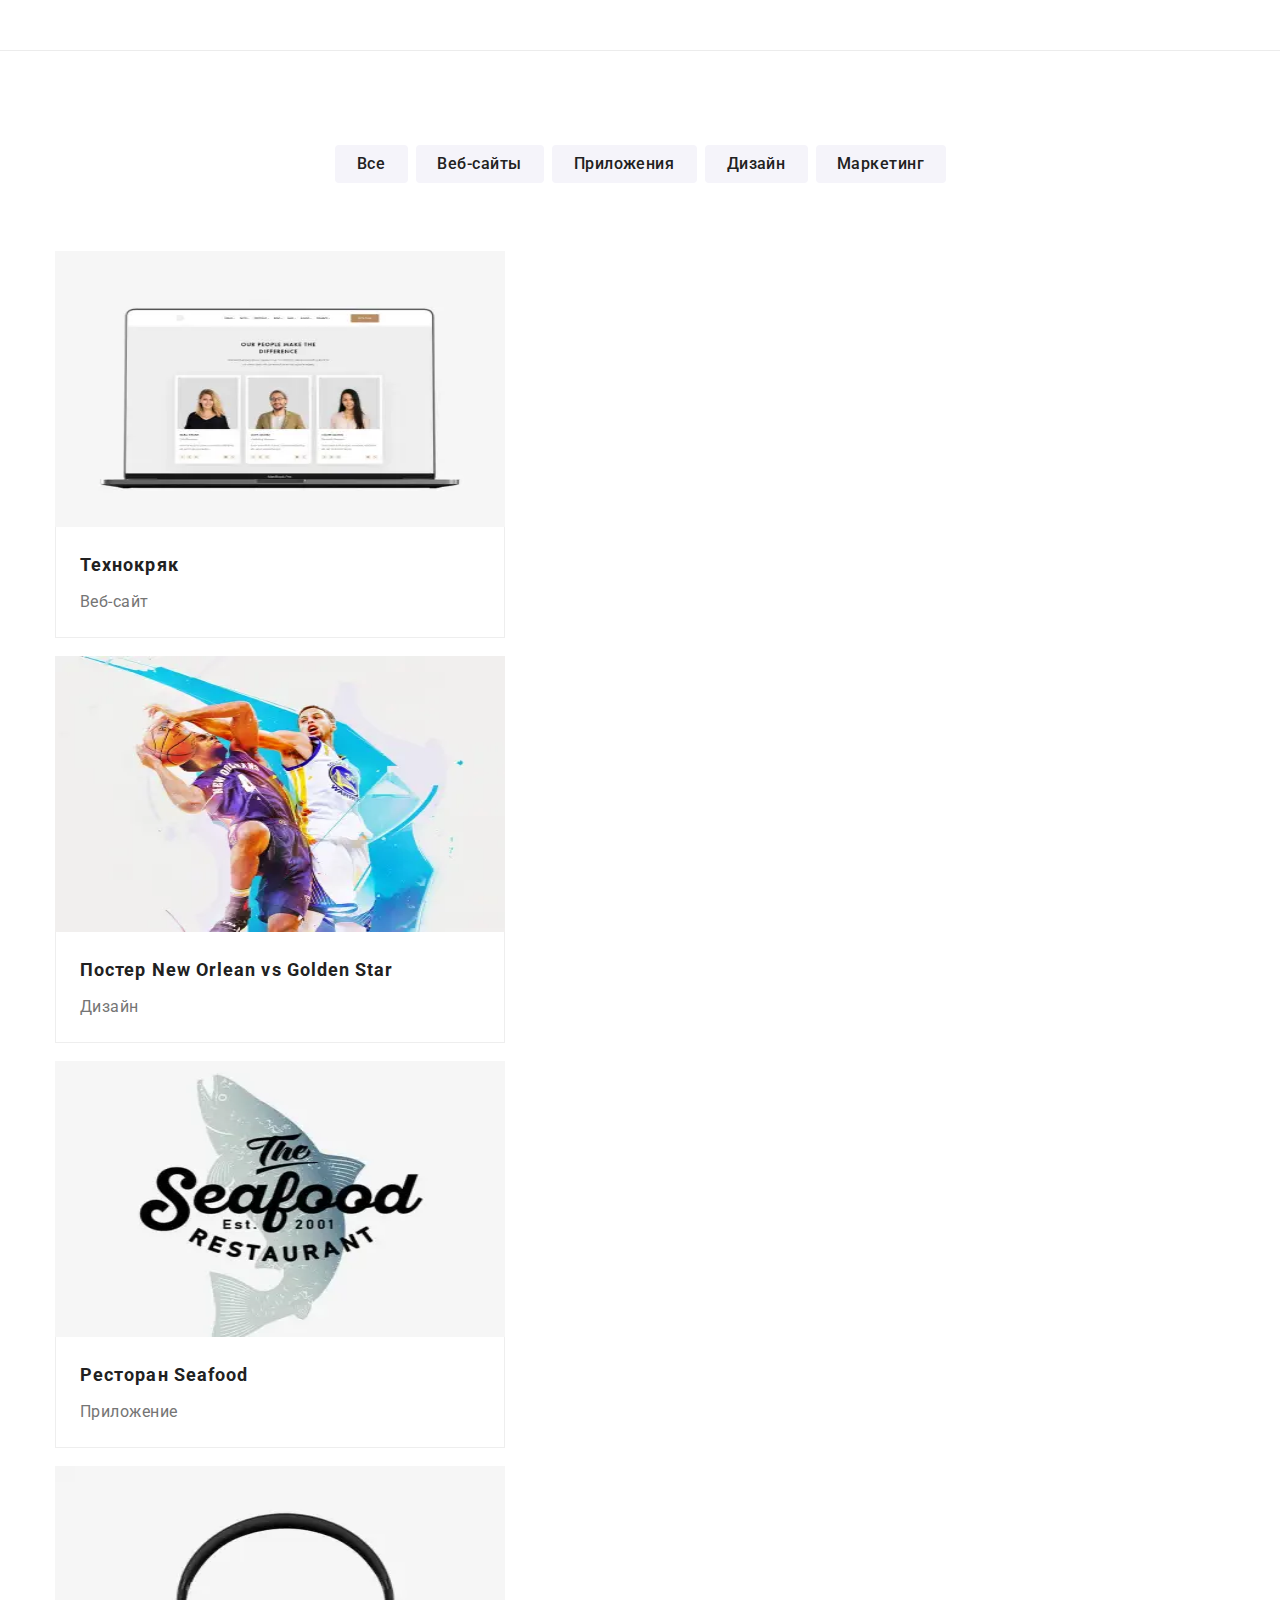
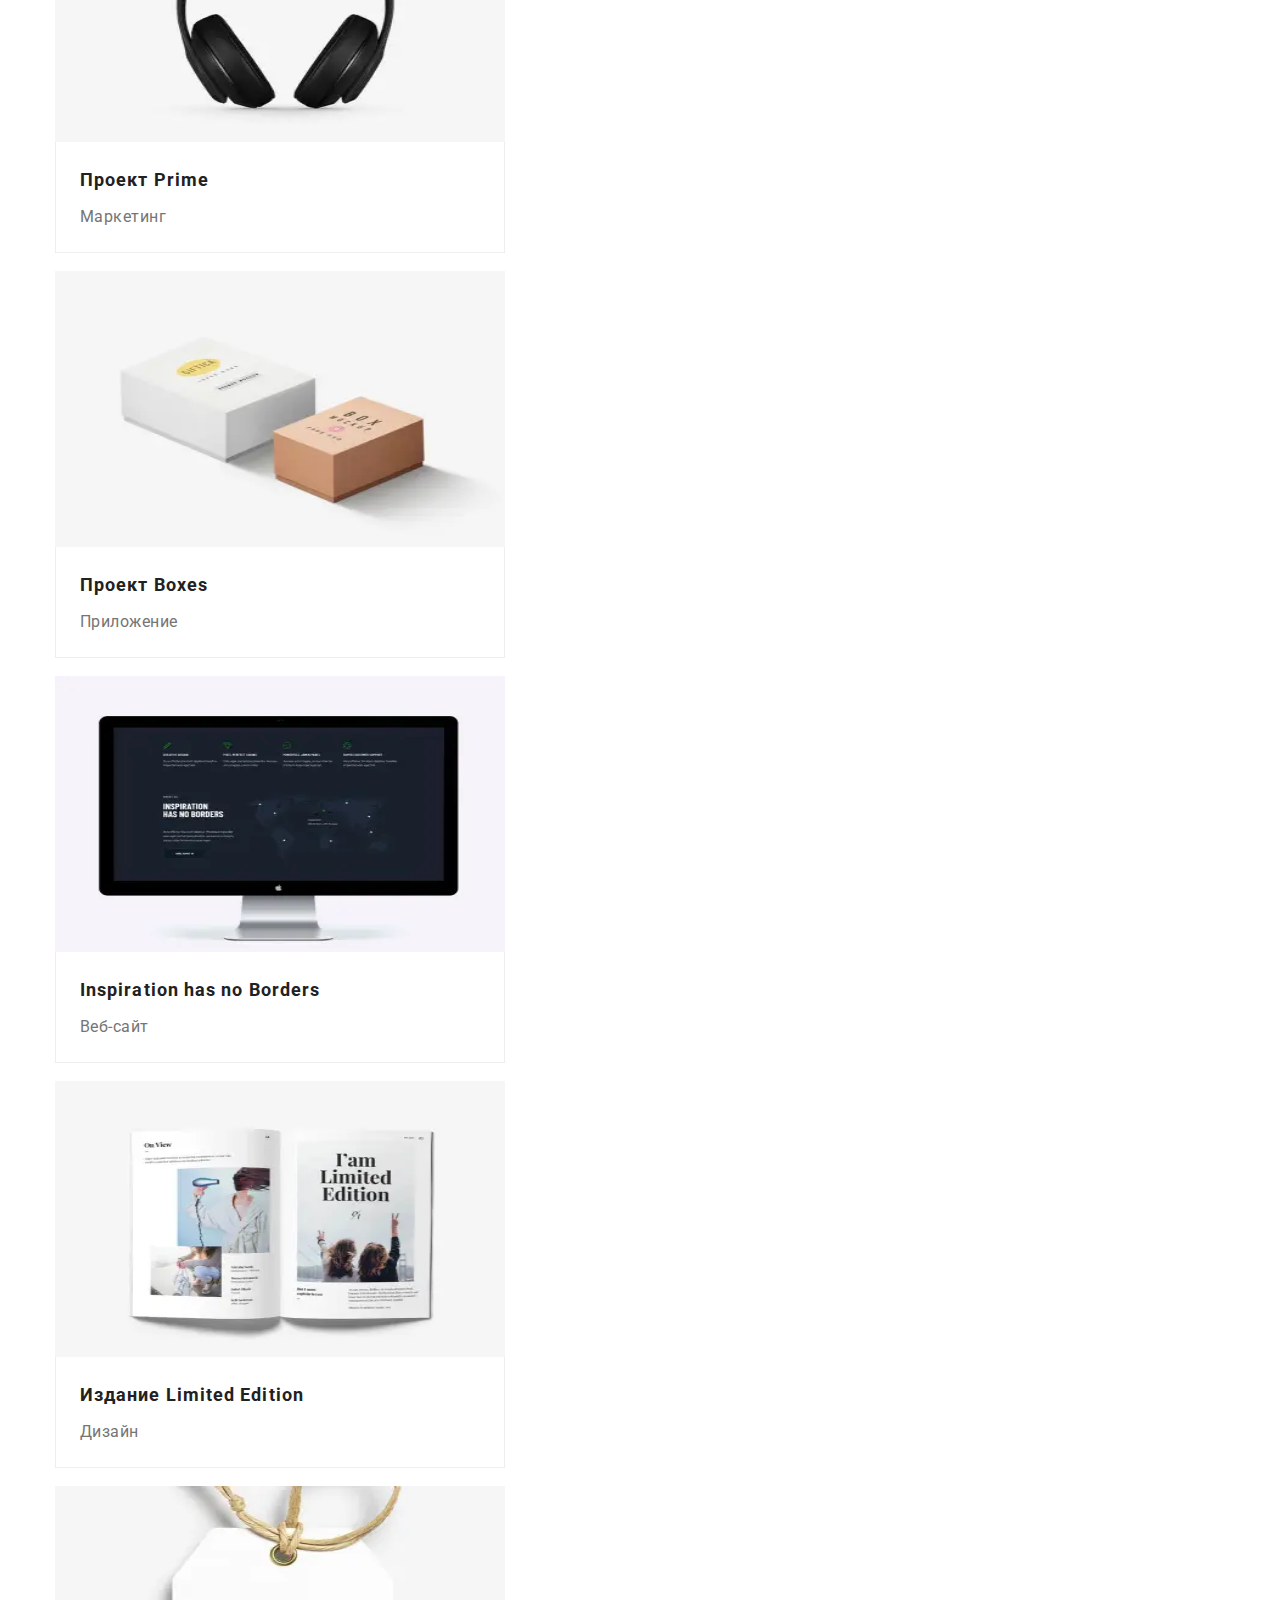
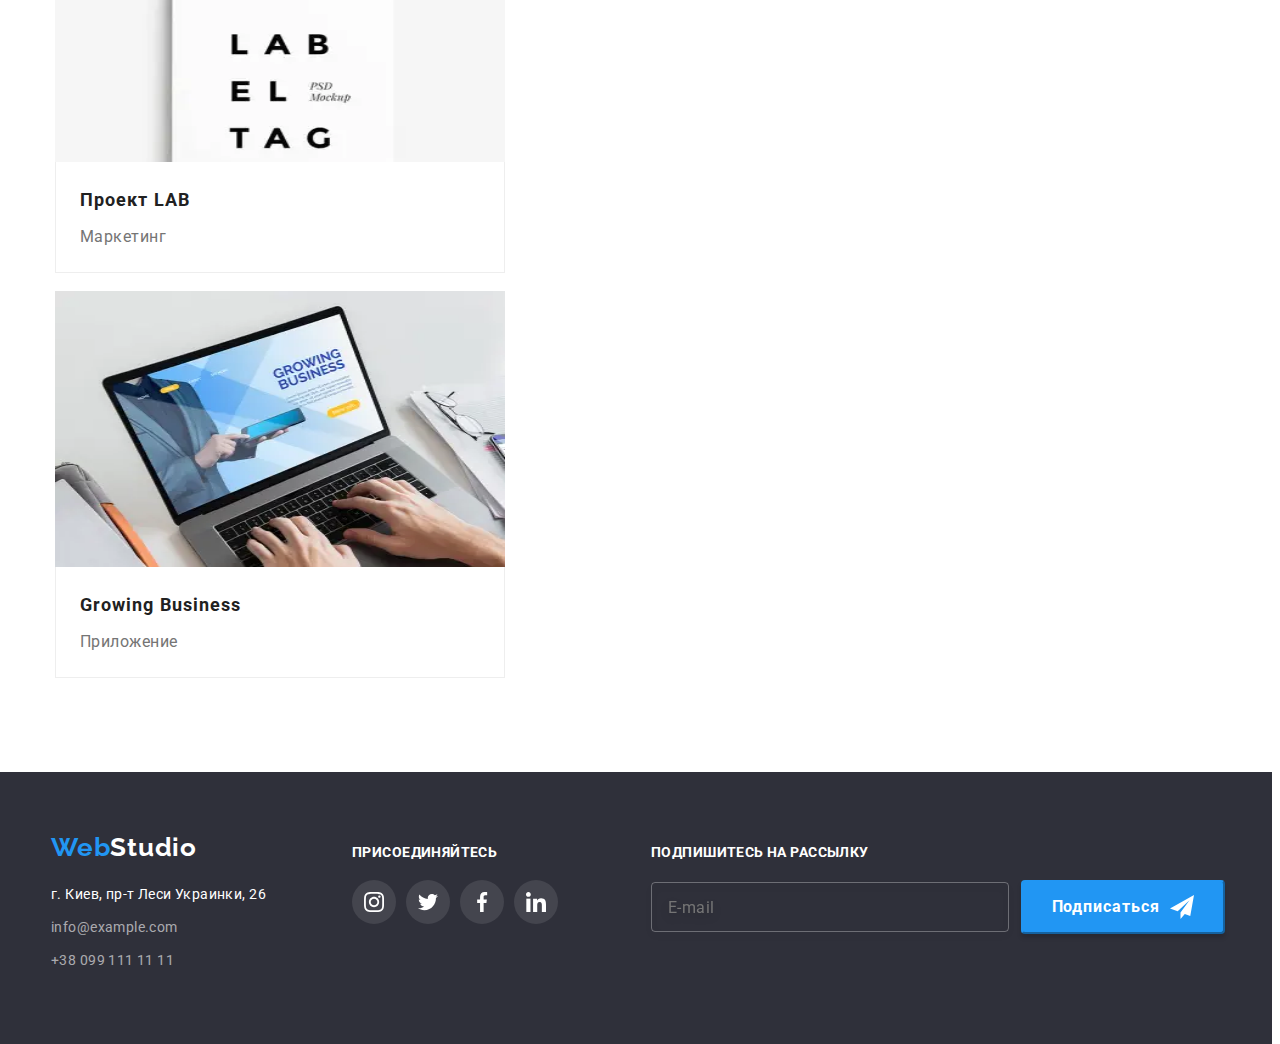
==== commit c364745e: "add adaptation picture in prtf" ====
--- a/portfolio.html
+++ b/portfolio.html
@@ -78,12 +78,17 @@
                     <a href="" class="portfolio__link">
                     <div class="overlay-wrapper">
                         <picture >
+                            <source srcset="./img/portfolio/prf1D@1x.webp 1x, ./img//portfolio/prf1D@2x.webp 2x" media="(min-width: 1200px)"
+                                type="image/webp">
+                            <source srcset="./img/portfolio/prf1D@1x.jpg 1x, ./img/portfolio/prf1D@2x.jpg 2x" media="(min-width: 1200px)">
+                            <source srcset="./img/portfolio/prf1T@1x.webp 1x, ./img//portfolio/prf1T@2x.webp 2x" media="(min-width: 768px)"
+                                type="image/webp">
+                            <source srcset="./img/portfolio/prf1T@1x.jpg 1x, ./img/portfolio/prf1T@2x.jpg 2x" media="(min-width: 768px)">
                             <source srcset="./img/portfolio/prf1@1x.webp 1x, ./img/portfolio/prf1@2x.webp 2x" media="(min-width: 480px)"
                                 type="image/webp">
                             <source srcset="./img/portfolio/prf1@1x.jpg 1x, ./img/portfolio/prf1@2x.jpg 2x" media="(min-width: 480px)">
                             <img src="./img/portfolio/project1.png" alt="3 фото людей" width="370" height="294" class="prf-img-size">
                         </picture>
-                        
                         <p class="overlay">Технокряк это современная площадка распространения коронавируса. Компании используют эту платформу для цифрового
                         шпионажа и атак на защищённые сервера конкурентов.</p>
                     </div>
@@ -96,7 +101,18 @@
                 <li class="portfolio__examples">
                     <a href="" class="portfolio__link">
                         <div class="overlay-wrapper">
-                            <img src="./img/portfolio/project2.png" alt="парни играют в баскетбол" width="370" height="294" class="prf-img-size">
+                            <picture>
+                                <source srcset="./img/portfolio/prf2D@1x.webp 1x, ./img//portfolio/prf2D@2x.webp 2x" media="(min-width: 1200px)"
+                                    type="image/webp">
+                                <source srcset="./img/portfolio/prf2D@1x.jpg 1x, ./img/portfolio/prf2D@2x.jpg 2x" media="(min-width: 1200px)">
+                                <source srcset="./img/portfolio/prf2T@1x.webp 1x, ./img//portfolio/prf2T@2x.webp 2x" media="(min-width: 768px)"
+                                    type="image/webp">
+                                <source srcset="./img/portfolio/prf2T@1x.jpg 1x, ./img/portfolio/prf2T@2x.jpg 2x" media="(min-width: 768px)">
+                                <source srcset="./img/portfolio/prf2@1x.webp 1x, ./img/portfolio/prf2@2x.webp 2x" media="(min-width: 480px)"
+                                    type="image/webp">
+                                <source srcset="./img/portfolio/prf2@1x.jpg 1x, ./img/portfolio/prf2@2x.jpg 2x" media="(min-width: 480px)">
+                                <img src="./img/portfolio/project2.png" alt="парни играют в баскетбол" width="370" height="294" class="prf-img-size">
+                            </picture>
                             <p class="overlay">Технокряк это современная площадка распространения коронавируса. Компании используют эту платформу
                         для цифрового шпионажа и атак на защищённые сервера конкурентов.</p>
                         </div>
@@ -109,7 +125,18 @@
                 <li class="portfolio__examples">
                     <a href="" class="portfolio__link">
                         <div class="overlay-wrapper">
-                            <img src="./img/portfolio/project3.png" alt="фото рыбный ресторан" width="370" height="294" class="prf-img-size">
+                            <picture>
+                                <source srcset="./img/portfolio/prf3D@1x.webp 1x, ./img//portfolio/prf3D@2x.webp 2x" media="(min-width: 1200px)"
+                                    type="image/webp">
+                                <source srcset="./img/portfolio/prf3D@1x.jpg 1x, ./img/portfolio/prf3D@2x.jpg 2x" media="(min-width: 1200px)">
+                                <source srcset="./img/portfolio/prf3T@1x.webp 1x, ./img//portfolio/prf3T@2x.webp 2x" media="(min-width: 768px)"
+                                    type="image/webp">
+                                <source srcset="./img/portfolio/prf3T@1x.jpg 1x, ./img/portfolio/prf3T@2x.jpg 2x" media="(min-width: 768px)">
+                                <source srcset="./img/portfolio/prf3@1x.webp 1x, ./img/portfolio/prf3@2x.webp 2x" media="(min-width: 480px)"
+                                    type="image/webp">
+                                <source srcset="./img/portfolio/prf3@1x.jpg 1x, ./img/portfolio/prf3@2x.jpg 2x" media="(min-width: 480px)">
+                                <img src="./img/portfolio/project3.png" alt="фото рыбный ресторан" width="370" height="294" class="prf-img-size">
+                            </picture>
                             <p class="overlay">Технокряк это современная площадка распространения коронавируса. Компании используют эту платформу
                         для цифрового шпионажа и атак на защищённые сервера конкурентов.</p>
                         </div>
@@ -125,7 +152,18 @@
                 <li class="portfolio__examples">
                     <a href="" class="portfolio__link">
                         <div class="overlay-wrapper">
-                            <img src="./img/portfolio/project4.png" alt="наушники" width="370" height="294" class="prf-img-size">
+                            <picture>
+                                <source srcset="./img/portfolio/prf4D@1x.webp 1x, ./img//portfolio/prf4D@2x.webp 2x" media="(min-width: 1200px)"
+                                    type="image/webp">
+                                <source srcset="./img/portfolio/prf4D@1x.jpg 1x, ./img/portfolio/prf4D@2x.jpg 2x" media="(min-width: 1200px)">
+                                <source srcset="./img/portfolio/prf4T@1x.webp 1x, ./img//portfolio/prf4T@2x.webp 2x" media="(min-width: 768px)"
+                                    type="image/webp">
+                                <source srcset="./img/portfolio/prf4T@1x.jpg 1x, ./img/portfolio/prf4T@2x.jpg 2x" media="(min-width: 768px)">
+                                <source srcset="./img/portfolio/prf4@1x.webp 1x, ./img/portfolio/prf4@2x.webp 2x" media="(min-width: 480px)"
+                                    type="image/webp">
+                                <source srcset="./img/portfolio/prf4@1x.jpg 1x, ./img/portfolio/prf4@2x.jpg 2x" media="(min-width: 480px)">
+                                <img src="./img/portfolio/project4.png" alt="наушники" width="370" height="294" class="prf-img-size">
+                            </picture>
                             <p class="overlay">Технокряк это современная площадка распространения коронавируса. Компании используют эту платформу
                         для цифрового шпионажа и атак на защищённые сервера конкурентов.</p>
                         </div>
@@ -138,7 +176,18 @@
                 <li class="portfolio__examples">
                     <a href="" class="portfolio__link">
                         <div class="overlay-wrapper">
-                            <img src="./img/portfolio/project5.png" alt="2 коробки" width="370" height="294" class="prf-img-size">
+                            <picture>
+                                <source srcset="./img/portfolio/prf5D@1x.webp 1x, ./img//portfolio/prf5D@2x.webp 2x" media="(min-width: 1200px)"
+                                    type="image/webp">
+                                <source srcset="./img/portfolio/prf5D@1x.jpg 1x, ./img/portfolio/prf5D@2x.jpg 2x" media="(min-width: 1200px)">
+                                <source srcset="./img/portfolio/prf5T@1x.webp 1x, ./img//portfolio/prf5T@2x.webp 2x" media="(min-width: 768px)"
+                                    type="image/webp">
+                                <source srcset="./img/portfolio/prf5T@1x.jpg 1x, ./img/portfolio/prf5T@2x.jpg 2x" media="(min-width: 768px)">
+                                <source srcset="./img/portfolio/prf5@1x.webp 1x, ./img/portfolio/prf5@2x.webp 2x" media="(min-width: 480px)"
+                                    type="image/webp">
+                                <source srcset="./img/portfolio/prf5@1x.jpg 1x, ./img/portfolio/prf5@2x.jpg 2x" media="(min-width: 480px)">
+                                <img src="./img/portfolio/project5.png" alt="2 коробки" width="370" height="294" class="prf-img-size">
+                            </picture>
                             <p class="overlay">Технокряк это современная площадка распространения коронавируса. Компании используют эту платформу
                         для цифрового шпионажа и атак на защищённые сервера конкурентов.</p>
                         </div>
@@ -151,7 +200,18 @@
                 <li class="portfolio__examples">
                     <a href="" class="portfolio__link">
                         <div class="overlay-wrapper">
-                            <img src="./img/portfolio/project6.png" alt="монитор" width="370" height="294" class="prf-img-size">
+                            <picture>
+                                <source srcset="./img/portfolio/prf6D@1x.webp 1x, ./img//portfolio/prf6D@2x.webp 2x" media="(min-width: 1200px)"
+                                    type="image/webp">
+                                <source srcset="./img/portfolio/prf6D@1x.jpg 1x, ./img/portfolio/prf6D@2x.jpg 2x" media="(min-width: 1200px)">
+                                <source srcset="./img/portfolio/prf6T@1x.webp 1x, ./img//portfolio/prf6T@2x.webp 2x" media="(min-width: 768px)"
+                                    type="image/webp">
+                                <source srcset="./img/portfolio/prf6T@1x.jpg 1x, ./img/portfolio/prf6T@2x.jpg 2x" media="(min-width: 768px)">
+                                <source srcset="./img/portfolio/prf6@1x.webp 1x, ./img/portfolio/prf6@2x.webp 2x" media="(min-width: 480px)"
+                                    type="image/webp">
+                                <source srcset="./img/portfolio/prf6@1x.jpg 1x, ./img/portfolio/prf6@2x.jpg 2x" media="(min-width: 480px)">
+                                <img src="./img/portfolio/project6.png" alt="монитор" width="370" height="294" class="prf-img-size">
+                            </picture>
                             <p class="overlay">Технокряк это современная площадка распространения коронавируса. Компании используют эту платформу
                         для цифрового шпионажа и атак на защищённые сервера конкурентов.</p>
                         </div>
@@ -167,7 +227,18 @@
                 <li class="portfolio__examples">
                     <a href="" class="portfolio__link">
                         <div class="overlay-wrapper">
-                            <img src="./img/portfolio/project7.png" alt="расскрытая книга" width="370" height="294" class="prf-img-size">
+                            <picture>
+                                <source srcset="./img/portfolio/prf7D@1x.webp 1x, ./img//portfolio/prf7D@2x.webp 2x" media="(min-width: 1200px)"
+                                    type="image/webp">
+                                <source srcset="./img/portfolio/prf7D@1x.jpg 1x, ./img/portfolio/prf7D@2x.jpg 2x" media="(min-width: 1200px)">
+                                <source srcset="./img/portfolio/prf7T@1x.webp 1x, ./img//portfolio/prf7T@2x.webp 2x" media="(min-width: 768px)"
+                                    type="image/webp">
+                                <source srcset="./img/portfolio/prf7T@1x.jpg 1x, ./img/portfolio/prf7T@2x.jpg 2x" media="(min-width: 768px)">
+                                <source srcset="./img/portfolio/prf7@1x.webp 1x, ./img/portfolio/prf7@2x.webp 2x" media="(min-width: 480px)"
+                                    type="image/webp">
+                                <source srcset="./img/portfolio/prf7@1x.jpg 1x, ./img/portfolio/prf7@2x.jpg 2x" media="(min-width: 480px)">
+                                <img src="./img/portfolio/project7.png" alt="расскрытая книга" width="370" height="294" class="prf-img-size">
+                            </picture>
                             <p class="overlay">Технокряк это современная площадка распространения коронавируса. Компании используют эту платформу
                         для цифрового шпионажа и атак на защищённые сервера конкурентов.</p>
                         </div>
@@ -180,7 +251,18 @@
                 <li class="portfolio__examples">
                     <a href="" class="portfolio__link">
                         <div class="overlay-wrapper">
-                            <img src="./img/portfolio/project8.png" alt="лейбл" width="370" height="294" class="prf-img-size">
+                            <picture>
+                                <source srcset="./img/portfolio/prf8D@1x.webp 1x, ./img//portfolio/prf8D@2x.webp 2x" media="(min-width: 1200px)"
+                                    type="image/webp">
+                                <source srcset="./img/portfolio/prf8D@1x.jpg 1x, ./img/portfolio/prf8D@2x.jpg 2x" media="(min-width: 1200px)">
+                                <source srcset="./img/portfolio/prf8T@1x.webp 1x, ./img//portfolio/prf8T@2x.webp 2x" media="(min-width: 768px)"
+                                    type="image/webp">
+                                <source srcset="./img/portfolio/prf8T@1x.jpg 1x, ./img/portfolio/prf8T@2x.jpg 2x" media="(min-width: 768px)">
+                                <source srcset="./img/portfolio/prf8@1x.webp 1x, ./img/portfolio/prf8@2x.webp 2x" media="(min-width: 480px)"
+                                    type="image/webp">
+                                <source srcset="./img/portfolio/prf8@1x.jpg 1x, ./img/portfolio/prf8@2x.jpg 2x" media="(min-width: 480px)">
+                                <img src="./img/portfolio/project8.png" alt="лейбл" width="370" height="294" class="prf-img-size">
+                            </picture>
                             <p class="overlay">Технокряк это современная площадка распространения коронавируса. Компании используют эту платформу
                         для цифрового шпионажа и атак на защищённые сервера конкурентов.</p>
                         </div>
@@ -193,7 +275,18 @@
                 <li class="portfolio__examples">
                     <a href="" class="portfolio__link">
                         <div class="overlay-wrapper">
-                            <img src="./img/portfolio/project9.png" alt="ноутбук" width="370" height="294" class="prf-img-size">
+                            <picture>
+                                <source srcset="./img/portfolio/prf9D@1x.webp 1x, ./img//portfolio/prf9D@2x.webp 2x" media="(min-width: 1200px)"
+                                    type="image/webp">
+                                <source srcset="./img/portfolio/prf9D@1x.jpg 1x, ./img/portfolio/prf9D@2x.jpg 2x" media="(min-width: 1200px)">
+                                <source srcset="./img/portfolio/prf9T@1x.webp 1x, ./img//portfolio/prf9T@2x.webp 2x" media="(min-width: 768px)"
+                                    type="image/webp">
+                                <source srcset="./img/portfolio/prf9T@1x.jpg 1x, ./img/portfolio/prf9T@2x.jpg 2x" media="(min-width: 768px)">
+                                <source srcset="./img/portfolio/prf9@1x.webp 1x, ./img/portfolio/prf9@2x.webp 2x" media="(min-width: 480px)"
+                                    type="image/webp">
+                                <source srcset="./img/portfolio/prf9@1x.jpg 1x, ./img/portfolio/prf9@2x.jpg 2x" media="(min-width: 480px)">
+                                <img src="./img/portfolio/project9.png" alt="ноутбук" width="370" height="294" class="prf-img-size">
+                            </picture>
                             <p class="overlay">Технокряк это современная площадка распространения коронавируса. Компании используют эту платформу
                         для цифрового шпионажа и атак на защищённые сервера конкурентов.</p>
                         </div>
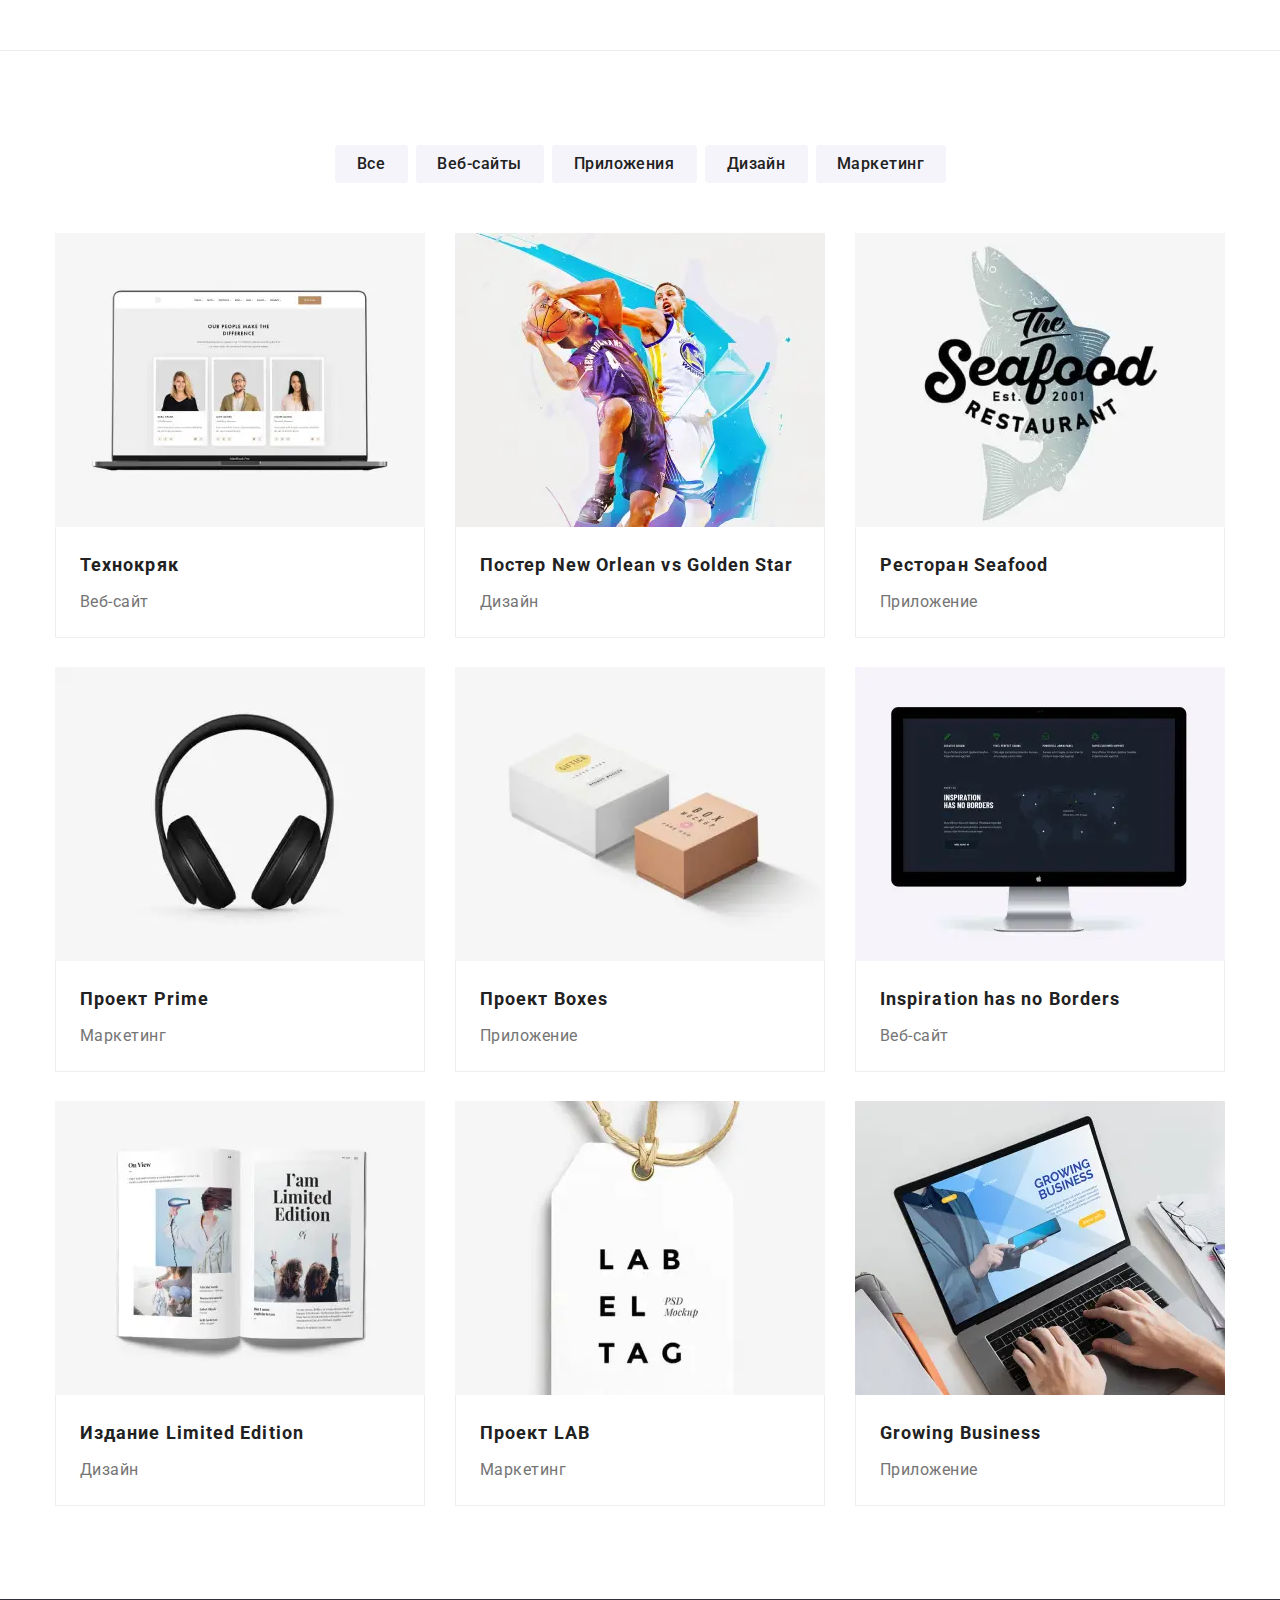
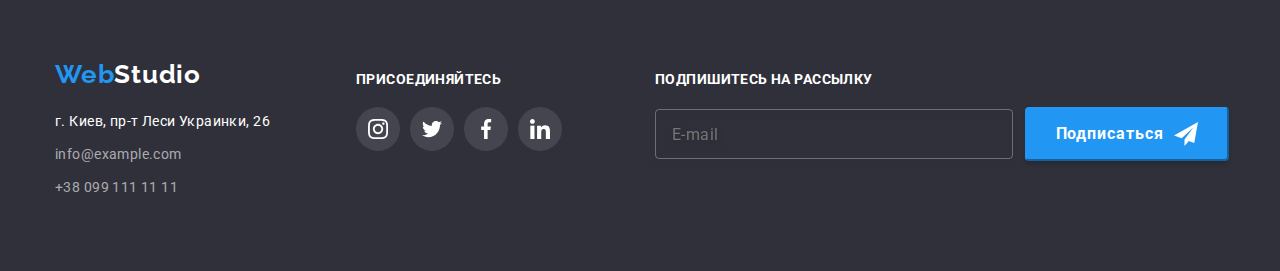
==== commit d4d5cd03: "end of adaptation prtf exmp" ====
--- a/portfolio.html
+++ b/portfolio.html
@@ -72,57 +72,68 @@
             </div>
             <!-- Примеры портофлио -->
             
-            <ul class="list">
-                <div class="first-portf-line">
-                <li class="portfolio__examples"> 
-                    <a href="" class="portfolio__link">
-                    <div class="overlay-wrapper">
-                        <picture >
-                            <source srcset="./img/portfolio/prf1D@1x.webp 1x, ./img//portfolio/prf1D@2x.webp 2x" media="(min-width: 1200px)"
-                                type="image/webp">
-                            <source srcset="./img/portfolio/prf1D@1x.jpg 1x, ./img/portfolio/prf1D@2x.jpg 2x" media="(min-width: 1200px)">
-                            <source srcset="./img/portfolio/prf1T@1x.webp 1x, ./img//portfolio/prf1T@2x.webp 2x" media="(min-width: 768px)"
-                                type="image/webp">
-                            <source srcset="./img/portfolio/prf1T@1x.jpg 1x, ./img/portfolio/prf1T@2x.jpg 2x" media="(min-width: 768px)">
-                            <source srcset="./img/portfolio/prf1@1x.webp 1x, ./img/portfolio/prf1@2x.webp 2x" media="(min-width: 480px)"
-                                type="image/webp">
-                            <source srcset="./img/portfolio/prf1@1x.jpg 1x, ./img/portfolio/prf1@2x.jpg 2x" media="(min-width: 480px)">
-                            <img src="./img/portfolio/project1.png" alt="3 фото людей" width="370" height="294" class="prf-img-size">
-                        </picture>
-                        <p class="overlay">Технокряк это современная площадка распространения коронавируса. Компании используют эту платформу для цифрового
-                        шпионажа и атак на защищённые сервера конкурентов.</p>
-                    </div>
-                    <div class="container__title">
-                    <h2 class="portfolio__title">Технокряк</h2>
-                    <p class="portfolio__text">Веб-сайт</p>
-                    </div>
-                    </a>
-                </li>
-                <li class="portfolio__examples">
-                    <a href="" class="portfolio__link">
-                        <div class="overlay-wrapper">
-                            <picture>
-                                <source srcset="./img/portfolio/prf2D@1x.webp 1x, ./img//portfolio/prf2D@2x.webp 2x" media="(min-width: 1200px)"
-                                    type="image/webp">
-                                <source srcset="./img/portfolio/prf2D@1x.jpg 1x, ./img/portfolio/prf2D@2x.jpg 2x" media="(min-width: 1200px)">
-                                <source srcset="./img/portfolio/prf2T@1x.webp 1x, ./img//portfolio/prf2T@2x.webp 2x" media="(min-width: 768px)"
-                                    type="image/webp">
-                                <source srcset="./img/portfolio/prf2T@1x.jpg 1x, ./img/portfolio/prf2T@2x.jpg 2x" media="(min-width: 768px)">
-                                <source srcset="./img/portfolio/prf2@1x.webp 1x, ./img/portfolio/prf2@2x.webp 2x" media="(min-width: 480px)"
-                                    type="image/webp">
-                                <source srcset="./img/portfolio/prf2@1x.jpg 1x, ./img/portfolio/prf2@2x.jpg 2x" media="(min-width: 480px)">
-                                <img src="./img/portfolio/project2.png" alt="парни играют в баскетбол" width="370" height="294" class="prf-img-size">
-                            </picture>
-                            <p class="overlay">Технокряк это современная площадка распространения коронавируса. Компании используют эту платформу
-                        для цифрового шпионажа и атак на защищённые сервера конкурентов.</p>
-                        </div>
-                    <div class="container__title">
-                    <h2 class="portfolio__title">Постер New Orlean vs Golden Star</h2>
-                    <p class="portfolio__text">Дизайн</p>
-                    </div>
-                    </a>
-                </li>
-                <li class="portfolio__examples">
+            <ul class="list tablet-list">
+                        <li class="portfolio__examples tablet-exmp1">
+                            <a href="" class="portfolio__link">
+                                <div class="overlay-wrapper">
+                                    <picture>
+                                        <source srcset="./img/portfolio/prf1D@1x.webp 1x, ./img//portfolio/prf1D@2x.webp 2x"
+                                            media="(min-width: 1200px)" type="image/webp">
+                                        <source srcset="./img/portfolio/prf1D@1x.jpg 1x, ./img/portfolio/prf1D@2x.jpg 2x"
+                                            media="(min-width: 1200px)">
+                                        <source srcset="./img/portfolio/prf1T@1x.webp 1x, ./img//portfolio/prf1T@2x.webp 2x"
+                                            media="(min-width: 768px)" type="image/webp">
+                                        <source srcset="./img/portfolio/prf1T@1x.jpg 1x, ./img/portfolio/prf1T@2x.jpg 2x"
+                                            media="(min-width: 768px)">
+                                        <source srcset="./img/portfolio/prf1@1x.webp 1x, ./img/portfolio/prf1@2x.webp 2x"
+                                            media="(min-width: 480px)" type="image/webp">
+                                        <source srcset="./img/portfolio/prf1@1x.jpg 1x, ./img/portfolio/prf1@2x.jpg 2x"
+                                            media="(min-width: 480px)">
+                                        <img src="./img/portfolio/project1.png" alt="3 фото людей" width="370" height="294"
+                                            class="prf-img-size">
+                                    </picture>
+                                    <p class="overlay">Технокряк это современная площадка распространения коронавируса. Компании используют эту
+                                        платформу для цифрового
+                                        шпионажа и атак на защищённые сервера конкурентов.</p>
+                                </div>
+                                <div class="container__title">
+                                    <h2 class="portfolio__title">Технокряк</h2>
+                                    <p class="portfolio__text">Веб-сайт</p>
+                                </div>
+                            </a>
+                        </li>
+                        <li class="portfolio__examples tablet-exmp2">
+                            <a href="" class="portfolio__link">
+                                <div class="overlay-wrapper">
+                                    <picture>
+                                        <source srcset="./img/portfolio/prf2D@1x.webp 1x, ./img//portfolio/prf2D@2x.webp 2x"
+                                            media="(min-width: 1200px)" type="image/webp">
+                                        <source srcset="./img/portfolio/prf2D@1x.jpg 1x, ./img/portfolio/prf2D@2x.jpg 2x"
+                                            media="(min-width: 1200px)">
+                                        <source srcset="./img/portfolio/prf2T@1x.webp 1x, ./img//portfolio/prf2T@2x.webp 2x"
+                                            media="(min-width: 768px)" type="image/webp">
+                                        <source srcset="./img/portfolio/prf2T@1x.jpg 1x, ./img/portfolio/prf2T@2x.jpg 2x"
+                                            media="(min-width: 768px)">
+                                        <source srcset="./img/portfolio/prf2@1x.webp 1x, ./img/portfolio/prf2@2x.webp 2x"
+                                            media="(min-width: 480px)" type="image/webp">
+                                        <source srcset="./img/portfolio/prf2@1x.jpg 1x, ./img/portfolio/prf2@2x.jpg 2x"
+                                            media="(min-width: 480px)">
+                                        <img src="./img/portfolio/project2.png" alt="парни играют в баскетбол" width="370" height="294"
+                                            class="prf-img-size">
+                                    </picture>
+                                    <p class="overlay">Технокряк это современная площадка распространения коронавируса. Компании используют эту
+                                        платформу
+                                        для цифрового шпионажа и атак на защищённые сервера конкурентов.</p>
+                                </div>
+                                <div class="container__title">
+                                    <h2 class="portfolio__title">Постер New Orlean vs Golden Star</h2>
+                                    <p class="portfolio__text">Дизайн</p>
+                                </div>
+                            </a>
+                        </li>
+                   
+                
+                <li class="portfolio__examples tablet-exmp3">
                     <a href="" class="portfolio__link">
                         <div class="overlay-wrapper">
                             <picture>
@@ -146,10 +157,7 @@
                     </div>
                     </a>
                 </li>
-                </div>
-
-                <div class="second-portf-line">
-                <li class="portfolio__examples">
+                <li class="portfolio__examples tablet-exmp4">
                     <a href="" class="portfolio__link">
                         <div class="overlay-wrapper">
                             <picture>
@@ -173,7 +181,7 @@
                     </div>
                     </a>
                 </li>
-                <li class="portfolio__examples">
+                <li class="portfolio__examples tablet-exmp5">
                     <a href="" class="portfolio__link">
                         <div class="overlay-wrapper">
                             <picture>
@@ -197,7 +205,7 @@
                     </div>
                     </a>
                 </li>
-                <li class="portfolio__examples">
+                <li class="portfolio__examples tablet-exmp6">
                     <a href="" class="portfolio__link">
                         <div class="overlay-wrapper">
                             <picture>
@@ -221,10 +229,7 @@
                     </div>
                     </a>
                 </li>
-                </div>
-
-                <div class="third-portf-line">
-                <li class="portfolio__examples">
+                <li class="portfolio__examples tablet-exmp7">
                     <a href="" class="portfolio__link">
                         <div class="overlay-wrapper">
                             <picture>
@@ -248,7 +253,7 @@
                     </div>
                     </a>
                 </li>
-                <li class="portfolio__examples">
+                <li class="portfolio__examples tablet-exmp8">
                     <a href="" class="portfolio__link">
                         <div class="overlay-wrapper">
                             <picture>
@@ -272,7 +277,7 @@
                     </div>
                     </a>
                 </li>
-                <li class="portfolio__examples">
+                <li class="portfolio__examples tablet-exmp9">
                     <a href="" class="portfolio__link">
                         <div class="overlay-wrapper">
                             <picture>
@@ -296,7 +301,6 @@
                     </div>
                     </a>
                 </li>
-                </div>
             </ul>
         
             </div>
--- a/css/portfolio.min.css
+++ b/css/portfolio.min.css
@@ -1,2 +1,2 @@
-:root{--main-font: "Roboto", sans-serif;--secondary-font: "Raleway", sans-serif;--main-color-black: #212121;--main-color-grey: #757575;--accent-color-blue: #2196f3;--secondary-color-black: #000000;--accent-color-white: #ffffff;--secondary-color-white-transparence: rgb(255, 255, 255, 0.6);--btn-hover-color: #188ce8;--footer-bcg: #2f303a;--header-bcg: #ffffff;--team-bcg: #f5f4fa;--portfolio-bcg-btn-color: #f5f4fa;--portfolio-bcg-cards-color: #eeeeee;--line-header: #ececec}.visually-hidden{position:absolute;width:1px;height:1px;margin:-1px;border:0;padding:0;white-space:nowrap;-webkit-clip-path:inset(100%);clip-path:inset(100%);overflow:hidden}body{font-family:var(--main-font)}.list{list-style-type:none}h1,h2,h3,h4,h5,h6,p{margin:0%}ul{margin:0%;padding:0%}.container{padding:0 15px;width:100%}@media screen and (min-width: 480px){.container{max-width:480px;margin:0 auto}}@media screen and (min-width: 768px){.container{max-width:768px}}@media screen and (min-width: 1200px){.container{max-width:1200px}}.section{padding-bottom:60px;padding-top:60px}@media screen and (min-width: 1200px){.section{padding-bottom:94px;padding-top:94px}}.active-page{color:var(--accent-color-blue)}.active-page{position:relative}.active-page::after{content:"";display:inline-block;width:100%;position:absolute;height:4px;background-color:var(--accent-color-blue);bottom:-32px;left:0px;border-radius:2px}@media screen and (min-width: 1200px){img{display:block}}header{background:var(--header-bcg)}.header{display:-webkit-box;display:-ms-flexbox;display:flex;-webkit-box-align:center;-ms-flex-align:center;align-items:center;border-bottom:1px solid var(--line-header)}.site-nav{display:-webkit-box;display:-ms-flexbox;display:flex;-webkit-box-align:center;-ms-flex-align:center;align-items:center}.header .container{display:-webkit-box;display:-ms-flexbox;display:flex;-webkit-box-align:center;-ms-flex-align:center;align-items:center;padding-top:25px;padding-bottom:25px}.header .logo{margin-right:93px}.site-nav__items{display:-webkit-box;display:-ms-flexbox;display:flex}.site-nav__link:hover,.site-nav__link:focus{color:var(--accent-color-blue)}.site-nav__item:not(:last-child){margin-right:50px}.site-nav__link{text-decoration:none;color:var(--main-color-black);font-size:14px;font-weight:500;line-height:1.143;letter-spacing:0.02em;-webkit-transition:color 250ms cubic-bezier(0.4, 0, 0.2, 1);transition:color 250ms cubic-bezier(0.4, 0, 0.2, 1)}.site-nav__contacts{color:var(--main-color-grey);font-size:14px;font-weight:500;line-height:1.143;letter-spacing:0.02em;text-decoration:none;display:-webkit-box;display:-ms-flexbox;display:flex;-webkit-box-align:center;-ms-flex-align:center;align-items:center;padding:2px 0px;-webkit-transition:color 250ms cubic-bezier(0.4, 0, 0.2, 1);transition:color 250ms cubic-bezier(0.4, 0, 0.2, 1)}.site-nav__contacts:hover,.site-nav__contacts:focus{color:var(--accent-color-blue)}.contacts{display:-webkit-box;display:-ms-flexbox;display:flex;font-style:normal}.nav-adress{margin-left:auto}.nav-contacts__item:not(:last-child){margin-right:50px}.mail__icon{width:16px;height:12px;fill:var(--main-color-grey);cursor:pointer;margin-right:10px}.site-nav__contacts:hover .mail__icon,.site-nav__contacts:focus .mail__icon{fill:var(--accent-color-blue)}.mail__icon:hover,.mail__icon:focus{fill:var(--accent-color-blue)}.logo{font-family:var(--secondary-font);font-size:26px;font-weight:700;line-height:1.192;color:var(--secondary-color-black);text-decoration:none;letter-spacing:0.03em}.logo__wrap{color:var(--accent-color-blue)}.tel{width:10px;height:16px;margin-bottom:1px}footer{background-color:var(--footer-bcg)}.footer{padding-top:60px;padding-bottom:60px}.footer__item{font-style:normal;display:block}.footer__item:not(:last-child){margin-bottom:9px}.footer__adress{margin-top:20px}.footer__contacts{font-family:var(--main-font);color:var(--secondary-color-white-transparence);text-decoration:none;font-size:14px;font-weight:400;line-height:1.714;letter-spacing:0.03em}.logo__footer{color:var(--accent-color-white)}.map{color:var(--accent-color-white)}.footer__social-links{display:block}@media screen and (min-width: 320px) and (max-width: 1199px){.adress__container{text-align:center}.footer-call-form__text{font-size:14px;font-weight:700;line-height:1.143;letter-spacing:0.03em;text-transform:uppercase;color:var(--accent-color-white);margin-bottom:20px;display:block;text-align:center}.footer__input{width:450px;height:50px;border:1px solid rgba(255,255,255,0.3);-webkit-filter:drop-shadow(0px 4px 4px rgba(0,0,0,0.15));filter:drop-shadow(0px 4px 4px rgba(0,0,0,0.15));border-radius:4px;background-color:transparent;padding-left:16px;font-size:16px;line-height:1.25;letter-spacing:0.03em;color:rgba(255,255,255,0.6)}.footer__input:hover,.footer__input:focus{outline:none}.footer-form__field{margin-bottom:20px;text-align:center}}@media screen and (min-width: 320px) and (max-width: 767px){.footer-call{margin-top:60px}}.footer-call{color:var(--accent-color-white);font-size:14px;font-weight:700;line-height:1.143;letter-spacing:0.03em;text-transform:uppercase;margin-bottom:20px}.footer__social-links{text-align:center}.footer__link{display:-webkit-box;display:-ms-flexbox;display:flex;margin-bottom:60px;-webkit-box-align:center;-ms-flex-align:center;align-items:center;-webkit-box-pack:center;-ms-flex-pack:center;justify-content:center}.footer__social-links .social-list__icon{fill:var(--accent-color-white)}.footer__btn--send{-webkit-box-shadow:0px 4px 4px rgba(0,0,0,0.15);box-shadow:0px 4px 4px rgba(0,0,0,0.15);border-radius:4px;background-color:var(--accent-color-blue);font-size:16px;font-weight:700;line-height:1.875;color:var(--accent-color-white);letter-spacing:0.06em;cursor:pointer;border-color:var(--accent-color-blue);padding:10px 28.5px;display:-webkit-box;display:-ms-flexbox;display:flex;-webkit-box-align:center;-ms-flex-align:center;align-items:center;-webkit-box-pack:center;-ms-flex-pack:center;justify-content:center;-webkit-transition:250ms cubic-bezier(0.4, 0, 0.2, 1);transition:250ms cubic-bezier(0.4, 0, 0.2, 1);margin-left:auto;margin-right:auto}.footer__btn--send:hover,.footer__btn--send:focus{background-color:var(--btn-hover-color);border-color:var(--btn-hover-color)}.footer__btn--send::after{content:"";width:24px;height:24px;background-color:var(--accent-color-blue);background-image:url(../img/icon_send.svg);display:-webkit-inline-box;display:-ms-inline-flexbox;display:inline-flex;margin-left:10px;-webkit-transition:250ms cubic-bezier(0.4, 0, 0.2, 1);transition:250ms cubic-bezier(0.4, 0, 0.2, 1)}.footer__btn--send:hover:after{background-color:var(--btn-hover-color)}.footer__social-links .social-link__list{background-color:rgba(255,255,255,0.1)}@media screen and (min-width: 768px) and (max-width: 1199px){.container-tablet{display:-webkit-box;display:-ms-flexbox;display:flex;margin-left:auto;margin-right:auto}.adress__container{margin-left:76px}.footer-call-form{margin-top:60px}}@media screen and (min-width: 768px){.footer__social-links{display:block;margin-left:165px}.footer__link{display:-webkit-box;display:-ms-flexbox;display:flex}.footer__items{display:block}.footer-call{padding-top:5px}}@media screen and (min-width: 1200px){.container-tablet{display:-webkit-box;display:-ms-flexbox;display:flex}.footer{padding-top:60px;padding-bottom:60px}.footer__items{font-style:normal;display:block}.footer__items:not(:last-child){margin-bottom:9px}.footer__adress{margin-top:20px;width:231px}.footer__contacts{font-family:var(--main-font);color:var(--secondary-color-white-transparence);text-decoration:none;font-size:14px;font-weight:400;line-height:1.714;letter-spacing:0.03em}.logo__footer{color:var(--accent-color-white)}.map{color:var(--accent-color-white)}.footer__social-links{display:block;margin-left:70px}.footer .container{display:-webkit-box;display:-ms-flexbox;display:flex}.footer-call{display:-webkit-box;display:-ms-flexbox;display:flex;color:var(--accent-color-white);font-size:14px;font-weight:700;line-height:1.143;letter-spacing:0.03em;text-transform:uppercase;margin-bottom:20px;padding-top:12px}.footer__link{display:-webkit-box;display:-ms-flexbox;display:flex}.footer__social-links .social-list__icon{fill:var(--accent-color-white)}.footer-call-form{margin-left:93px}.footer-call-form__text{font-size:14px;font-weight:700;line-height:1.143;letter-spacing:0.03em;text-transform:uppercase;color:var(--accent-color-white);padding-top:12px;display:block}.footer-call-form__container{display:-webkit-box;display:-ms-flexbox;display:flex;-webkit-box-align:center;-ms-flex-align:center;align-items:center;-webkit-box-pack:center;-ms-flex-pack:center;justify-content:center;padding-top:20px}.footer__input{width:358px;height:50px;border:1px solid rgba(255,255,255,0.3);-webkit-filter:drop-shadow(0px 4px 4px rgba(0,0,0,0.15));filter:drop-shadow(0px 4px 4px rgba(0,0,0,0.15));border-radius:4px;background-color:transparent;padding-left:16px;font-size:16px;line-height:1.25;letter-spacing:0.03em;color:rgba(255,255,255,0.6);margin-right:12px}.footer__input:hover,.footer__input:focus{outline:none}.footer__btn--send{-webkit-box-shadow:0px 4px 4px rgba(0,0,0,0.15);box-shadow:0px 4px 4px rgba(0,0,0,0.15);border-radius:4px;background-color:var(--accent-color-blue);font-size:16px;font-weight:700;line-height:1.875;color:var(--accent-color-white);letter-spacing:0.06em;cursor:pointer;border-color:var(--accent-color-blue);padding:10px 28.5px;display:-webkit-box;display:-ms-flexbox;display:flex;-webkit-box-align:center;-ms-flex-align:center;align-items:center;-webkit-transition:250ms cubic-bezier(0.4, 0, 0.2, 1);transition:250ms cubic-bezier(0.4, 0, 0.2, 1)}.footer__btn--send:hover,.footer__btn--send:focus{background-color:var(--btn-hover-color);border-color:var(--btn-hover-color)}.footer__btn--send::after{content:"";width:24px;height:24px;background-color:var(--accent-color-blue);background-image:url(../img/icon_send.svg);display:-webkit-inline-box;display:-ms-inline-flexbox;display:inline-flex;margin-left:10px;-webkit-transition:250ms cubic-bezier(0.4, 0, 0.2, 1);transition:250ms cubic-bezier(0.4, 0, 0.2, 1)}.footer__btn--send:hover:after{background-color:var(--btn-hover-color)}.footer-form__field{display:-webkit-box;display:-ms-flexbox;display:flex;-webkit-box-align:center;-ms-flex-align:center;align-items:center;-webkit-box-pack:center;-ms-flex-pack:center;justify-content:center}.footer__social-links .social-link__list{background-color:rgba(255,255,255,0.1)}}.filters__btn{background-color:var(--portfolio-bcg-btn-color);color:var(--main-color-black);font-size:16px;font-weight:500;line-height:1.625;letter-spacing:0.03em;font-family:var(--main-font);cursor:pointer;border-radius:4px;border:none;min-width:145px;height:38px;-webkit-transition:all 250ms cubic-bezier(0.4, 0, 0.2, 1);transition:all 250ms cubic-bezier(0.4, 0, 0.2, 1)}.filters__btn:hover,.filters__btn:focus{background-color:var(--accent-color-blue);color:var(--accent-color-white);-webkit-box-shadow:0px 3px 1px rgba(0,0,0,0.1),0px 1px 2px rgba(0,0,0,0.08),0px 2px 2px rgba(0,0,0,0.12);box-shadow:0px 3px 1px rgba(0,0,0,0.1),0px 1px 2px rgba(0,0,0,0.08),0px 2px 2px rgba(0,0,0,0.12)}.btn-1{min-width:73px}.btn-2{min-width:128px}.btn-3{min-width:145px}.btn-4{min-width:103px}.btn-5{min-width:130px}.filters{display:-webkit-box;display:-ms-flexbox;display:flex;-webkit-box-align:center;-ms-flex-align:center;align-items:center}@media screen and (min-width: 320px) and (max-width: 767px){.filters{-webkit-box-pack:start;-ms-flex-pack:start;justify-content:start}.filters-container{padding-bottom:40px}.filter__list:nth-child(-n+2){margin-right:8px}.filter__list:nth-child(4){margin-right:8px}.btn-1{margin-bottom:15px}.btn-2{margin-bottom:15px}.btn-3{margin-bottom:15px}}@media screen and (min-width: 768px){.filters{-webkit-box-pack:center;-ms-flex-pack:center;justify-content:center}.filters-container{display:-webkit-box;display:-ms-flexbox;display:flex;-webkit-box-pack:center;-ms-flex-pack:center;justify-content:center;-webkit-box-align:center;-ms-flex-align:center;align-items:center;padding-bottom:34px}.filter__list:not(:last-child){margin-right:8px}:nth-child(3){margin-right:8px}.filters-container{padding-bottom:30px}}@media screen and (min-width: 1200px){.filters-container{padding-bottom:50px}}.portfolio__examples{background-color:var(--accent-color-white)}.portfolio__examples:hover,.portfolio__examples:focus{-webkit-box-shadow:0px 1px 1px rgba(0,0,0,0.12),0px 4px 4px rgba(0,0,0,0.06),1px 4px 6px rgba(0,0,0,0.16);box-shadow:0px 1px 1px rgba(0,0,0,0.12),0px 4px 4px rgba(0,0,0,0.06),1px 4px 6px rgba(0,0,0,0.16)}@media screen and (min-width: 320px) and (max-width: 767px){.portfolio__examples{margin-bottom:30px;width:450px;height:404px}}.portfolio__link{text-decoration:none;display:inline-block}.portfolio__title{color:var(--main-color-black);font-size:18px;font-weight:700;line-height:2;letter-spacing:0.06em;width:322px;margin-bottom:4px}.portfolio__text{color:var(--main-color-grey);font-size:16px;font-weight:400;line-height:1.875;letter-spacing:0.03em;width:322px}.container__title{padding:20px 24px 20px 24px;border:1px solid var(--portfolio-bcg-cards-color);border-top:none}.prf-img-size,.overlay-wrapper{width:450px;height:294px}.overlay-wrapper{position:relative;overflow:hidden}.overlay{position:absolute;top:0;left:0;width:100%;height:100%;background:rgba(33,150,243,0.9);color:var(--accent-color-white);padding:63px 24px;font-size:18px;line-height:1.555;letter-spacing:0.03em;-webkit-transform:translateY(100%);transform:translateY(100%);-webkit-transition:all 250ms cubic-bezier(0.4, 0, 0.2, 1);transition:all 250ms cubic-bezier(0.4, 0, 0.2, 1)}.portfolio__examples:hover .overlay,.portfolio__link:focus .overlay{-webkit-transform:translateY(0%);transform:translateY(0%)}.social-link__list{display:-webkit-box;display:-ms-flexbox;display:flex;-webkit-box-pack:center;-ms-flex-pack:center;justify-content:center;-webkit-box-align:center;-ms-flex-align:center;align-items:center;width:44px;height:44px;background-color:var(--accent-color-white);border-radius:50%;cursor:pointer;-webkit-transition:all 250ms cubic-bezier(0.4, 0, 0.2, 1);transition:all 250ms cubic-bezier(0.4, 0, 0.2, 1)}.social-link__list:hover,.social-link__list:focus{background-color:var(--accent-color-blue)}.social-link__list:hover .social-list__icon,.social-link__list:focus .social-list__icon{fill:var(--accent-color-white)}.social-link{display:-webkit-box;display:-ms-flexbox;display:flex;-webkit-box-pack:center;-ms-flex-pack:center;justify-content:center;margin-top:16px}.social-list__icon{width:20px;height:20px;fill:var(--color1, #afb1b8)}.social-list:not(:last-child){margin-right:10px}.advantages-items::before{content:"";display:block;height:120px;margin-bottom:30px;border-radius:4px;background-color:var(--team-bcg);background-repeat:no-repeat;background-position:center}.icon__antenna::before{background-image:url("../img/antenna.svg")}.icon__clock::before{background-image:url("../img/clock.svg")}.icon__daigram::before{background-image:url("../img/diagram.svg")}.icon__astronaut::before{background-image:url("../img/astronaut.svg")}
+:root{--main-font: "Roboto", sans-serif;--secondary-font: "Raleway", sans-serif;--main-color-black: #212121;--main-color-grey: #757575;--accent-color-blue: #2196f3;--secondary-color-black: #000000;--accent-color-white: #ffffff;--secondary-color-white-transparence: rgb(255, 255, 255, 0.6);--btn-hover-color: #188ce8;--footer-bcg: #2f303a;--header-bcg: #ffffff;--team-bcg: #f5f4fa;--portfolio-bcg-btn-color: #f5f4fa;--portfolio-bcg-cards-color: #eeeeee;--line-header: #ececec}.visually-hidden{position:absolute;width:1px;height:1px;margin:-1px;border:0;padding:0;white-space:nowrap;-webkit-clip-path:inset(100%);clip-path:inset(100%);overflow:hidden}body{font-family:var(--main-font)}.list{list-style-type:none}h1,h2,h3,h4,h5,h6,p{margin:0%}ul{margin:0%;padding:0%}.container{padding:0 15px;width:100%}@media screen and (min-width: 480px){.container{max-width:480px;margin:0 auto}}@media screen and (min-width: 768px){.container{max-width:768px}}@media screen and (min-width: 1200px){.container{max-width:1200px}}.section{padding-bottom:60px;padding-top:60px}@media screen and (min-width: 1200px){.section{padding-bottom:94px;padding-top:94px}}.active-page{color:var(--accent-color-blue)}.active-page{position:relative}.active-page::after{content:"";display:inline-block;width:100%;position:absolute;height:4px;background-color:var(--accent-color-blue);bottom:-32px;left:0px;border-radius:2px}@media screen and (min-width: 1200px){img{display:block}}header{background:var(--header-bcg)}.header{display:-webkit-box;display:-ms-flexbox;display:flex;-webkit-box-align:center;-ms-flex-align:center;align-items:center;border-bottom:1px solid var(--line-header)}.site-nav{display:-webkit-box;display:-ms-flexbox;display:flex;-webkit-box-align:center;-ms-flex-align:center;align-items:center}.header .container{display:-webkit-box;display:-ms-flexbox;display:flex;-webkit-box-align:center;-ms-flex-align:center;align-items:center;padding-top:25px;padding-bottom:25px}.header .logo{margin-right:93px}.site-nav__items{display:-webkit-box;display:-ms-flexbox;display:flex}.site-nav__link:hover,.site-nav__link:focus{color:var(--accent-color-blue)}.site-nav__item:not(:last-child){margin-right:50px}.site-nav__link{text-decoration:none;color:var(--main-color-black);font-size:14px;font-weight:500;line-height:1.143;letter-spacing:0.02em;-webkit-transition:color 250ms cubic-bezier(0.4, 0, 0.2, 1);transition:color 250ms cubic-bezier(0.4, 0, 0.2, 1)}.site-nav__contacts{color:var(--main-color-grey);font-size:14px;font-weight:500;line-height:1.143;letter-spacing:0.02em;text-decoration:none;display:-webkit-box;display:-ms-flexbox;display:flex;-webkit-box-align:center;-ms-flex-align:center;align-items:center;padding:2px 0px;-webkit-transition:color 250ms cubic-bezier(0.4, 0, 0.2, 1);transition:color 250ms cubic-bezier(0.4, 0, 0.2, 1)}.site-nav__contacts:hover,.site-nav__contacts:focus{color:var(--accent-color-blue)}.contacts{display:-webkit-box;display:-ms-flexbox;display:flex;font-style:normal}.nav-adress{margin-left:auto}.nav-contacts__item:not(:last-child){margin-right:50px}.mail__icon{width:16px;height:12px;fill:var(--main-color-grey);cursor:pointer;margin-right:10px}.site-nav__contacts:hover .mail__icon,.site-nav__contacts:focus .mail__icon{fill:var(--accent-color-blue)}.mail__icon:hover,.mail__icon:focus{fill:var(--accent-color-blue)}.logo{font-family:var(--secondary-font);font-size:26px;font-weight:700;line-height:1.192;color:var(--secondary-color-black);text-decoration:none;letter-spacing:0.03em}.logo__wrap{color:var(--accent-color-blue)}.tel{width:10px;height:16px;margin-bottom:1px}footer{background-color:var(--footer-bcg)}.footer{padding-top:60px;padding-bottom:60px}.footer__item{font-style:normal;display:block}.footer__item:not(:last-child){margin-bottom:9px}.footer__adress{margin-top:20px}.footer__contacts{font-family:var(--main-font);color:var(--secondary-color-white-transparence);text-decoration:none;font-size:14px;font-weight:400;line-height:1.714;letter-spacing:0.03em}.logo__footer{color:var(--accent-color-white)}.map{color:var(--accent-color-white)}.footer__social-links{display:block}@media screen and (min-width: 320px) and (max-width: 1199px){.adress__container{text-align:center}.footer-call-form__text{font-size:14px;font-weight:700;line-height:1.143;letter-spacing:0.03em;text-transform:uppercase;color:var(--accent-color-white);margin-bottom:20px;display:block;text-align:center}.footer__input{width:450px;height:50px;border:1px solid rgba(255,255,255,0.3);-webkit-filter:drop-shadow(0px 4px 4px rgba(0,0,0,0.15));filter:drop-shadow(0px 4px 4px rgba(0,0,0,0.15));border-radius:4px;background-color:transparent;padding-left:16px;font-size:16px;line-height:1.25;letter-spacing:0.03em;color:rgba(255,255,255,0.6)}.footer__input:hover,.footer__input:focus{outline:none}.footer-form__field{margin-bottom:20px;text-align:center}}@media screen and (min-width: 320px) and (max-width: 767px){.footer-call{margin-top:60px}}.footer-call{color:var(--accent-color-white);font-size:14px;font-weight:700;line-height:1.143;letter-spacing:0.03em;text-transform:uppercase;margin-bottom:20px}.footer__social-links{text-align:center}.footer__link{display:-webkit-box;display:-ms-flexbox;display:flex;margin-bottom:60px;-webkit-box-align:center;-ms-flex-align:center;align-items:center;-webkit-box-pack:center;-ms-flex-pack:center;justify-content:center}.footer__social-links .social-list__icon{fill:var(--accent-color-white)}.footer__btn--send{-webkit-box-shadow:0px 4px 4px rgba(0,0,0,0.15);box-shadow:0px 4px 4px rgba(0,0,0,0.15);border-radius:4px;background-color:var(--accent-color-blue);font-size:16px;font-weight:700;line-height:1.875;color:var(--accent-color-white);letter-spacing:0.06em;cursor:pointer;border-color:var(--accent-color-blue);padding:10px 28.5px;display:-webkit-box;display:-ms-flexbox;display:flex;-webkit-box-align:center;-ms-flex-align:center;align-items:center;-webkit-box-pack:center;-ms-flex-pack:center;justify-content:center;-webkit-transition:250ms cubic-bezier(0.4, 0, 0.2, 1);transition:250ms cubic-bezier(0.4, 0, 0.2, 1);margin-left:auto;margin-right:auto}.footer__btn--send:hover,.footer__btn--send:focus{background-color:var(--btn-hover-color);border-color:var(--btn-hover-color)}.footer__btn--send::after{content:"";width:24px;height:24px;background-color:var(--accent-color-blue);background-image:url(../img/icon_send.svg);display:-webkit-inline-box;display:-ms-inline-flexbox;display:inline-flex;margin-left:10px;-webkit-transition:250ms cubic-bezier(0.4, 0, 0.2, 1);transition:250ms cubic-bezier(0.4, 0, 0.2, 1)}.footer__btn--send:hover:after{background-color:var(--btn-hover-color)}.footer__social-links .social-link__list{background-color:rgba(255,255,255,0.1)}@media screen and (min-width: 768px) and (max-width: 1199px){.container-tablet{display:-webkit-box;display:-ms-flexbox;display:flex;margin-left:auto;margin-right:auto}.adress__container{margin-left:76px}.footer-call-form{margin-top:60px}}@media screen and (min-width: 768px){.footer__social-links{display:block;margin-left:165px}.footer__link{display:-webkit-box;display:-ms-flexbox;display:flex}.footer__items{display:block}.footer-call{padding-top:5px}}@media screen and (min-width: 1200px){.container-tablet{display:-webkit-box;display:-ms-flexbox;display:flex}.footer{padding-top:60px;padding-bottom:60px}.footer__items{font-style:normal;display:block}.footer__items:not(:last-child){margin-bottom:9px}.footer__adress{margin-top:20px;width:231px}.footer__contacts{font-family:var(--main-font);color:var(--secondary-color-white-transparence);text-decoration:none;font-size:14px;font-weight:400;line-height:1.714;letter-spacing:0.03em}.logo__footer{color:var(--accent-color-white)}.map{color:var(--accent-color-white)}.footer__social-links{display:block;margin-left:70px}.footer .container{display:-webkit-box;display:-ms-flexbox;display:flex}.footer-call{display:-webkit-box;display:-ms-flexbox;display:flex;color:var(--accent-color-white);font-size:14px;font-weight:700;line-height:1.143;letter-spacing:0.03em;text-transform:uppercase;margin-bottom:20px;padding-top:12px}.footer__link{display:-webkit-box;display:-ms-flexbox;display:flex}.footer__social-links .social-list__icon{fill:var(--accent-color-white)}.footer-call-form{margin-left:93px}.footer-call-form__text{font-size:14px;font-weight:700;line-height:1.143;letter-spacing:0.03em;text-transform:uppercase;color:var(--accent-color-white);padding-top:12px;display:block}.footer-call-form__container{display:-webkit-box;display:-ms-flexbox;display:flex;-webkit-box-align:center;-ms-flex-align:center;align-items:center;-webkit-box-pack:center;-ms-flex-pack:center;justify-content:center;padding-top:20px}.footer__input{width:358px;height:50px;border:1px solid rgba(255,255,255,0.3);-webkit-filter:drop-shadow(0px 4px 4px rgba(0,0,0,0.15));filter:drop-shadow(0px 4px 4px rgba(0,0,0,0.15));border-radius:4px;background-color:transparent;padding-left:16px;font-size:16px;line-height:1.25;letter-spacing:0.03em;color:rgba(255,255,255,0.6);margin-right:12px}.footer__input:hover,.footer__input:focus{outline:none}.footer__btn--send{-webkit-box-shadow:0px 4px 4px rgba(0,0,0,0.15);box-shadow:0px 4px 4px rgba(0,0,0,0.15);border-radius:4px;background-color:var(--accent-color-blue);font-size:16px;font-weight:700;line-height:1.875;color:var(--accent-color-white);letter-spacing:0.06em;cursor:pointer;border-color:var(--accent-color-blue);padding:10px 28.5px;display:-webkit-box;display:-ms-flexbox;display:flex;-webkit-box-align:center;-ms-flex-align:center;align-items:center;-webkit-transition:250ms cubic-bezier(0.4, 0, 0.2, 1);transition:250ms cubic-bezier(0.4, 0, 0.2, 1)}.footer__btn--send:hover,.footer__btn--send:focus{background-color:var(--btn-hover-color);border-color:var(--btn-hover-color)}.footer__btn--send::after{content:"";width:24px;height:24px;background-color:var(--accent-color-blue);background-image:url(../img/icon_send.svg);display:-webkit-inline-box;display:-ms-inline-flexbox;display:inline-flex;margin-left:10px;-webkit-transition:250ms cubic-bezier(0.4, 0, 0.2, 1);transition:250ms cubic-bezier(0.4, 0, 0.2, 1)}.footer__btn--send:hover:after{background-color:var(--btn-hover-color)}.footer-form__field{display:-webkit-box;display:-ms-flexbox;display:flex;-webkit-box-align:center;-ms-flex-align:center;align-items:center;-webkit-box-pack:center;-ms-flex-pack:center;justify-content:center}.footer__social-links .social-link__list{background-color:rgba(255,255,255,0.1)}}.filters__btn{background-color:var(--portfolio-bcg-btn-color);color:var(--main-color-black);font-size:16px;font-weight:500;line-height:1.625;letter-spacing:0.03em;font-family:var(--main-font);cursor:pointer;border-radius:4px;border:none;min-width:145px;height:38px;-webkit-transition:all 250ms cubic-bezier(0.4, 0, 0.2, 1);transition:all 250ms cubic-bezier(0.4, 0, 0.2, 1)}.filters__btn:hover,.filters__btn:focus{background-color:var(--accent-color-blue);color:var(--accent-color-white);-webkit-box-shadow:0px 3px 1px rgba(0,0,0,0.1),0px 1px 2px rgba(0,0,0,0.08),0px 2px 2px rgba(0,0,0,0.12);box-shadow:0px 3px 1px rgba(0,0,0,0.1),0px 1px 2px rgba(0,0,0,0.08),0px 2px 2px rgba(0,0,0,0.12)}.btn-1{min-width:73px}.btn-2{min-width:128px}.btn-3{min-width:145px}.btn-4{min-width:103px}.btn-5{min-width:130px}.filters{display:-webkit-box;display:-ms-flexbox;display:flex;-webkit-box-align:center;-ms-flex-align:center;align-items:center}@media screen and (min-width: 320px) and (max-width: 767px){.filters{-webkit-box-pack:start;-ms-flex-pack:start;justify-content:start}.filters-container{padding-bottom:40px}.filter__list:nth-child(-n+2){margin-right:8px}.filter__list:nth-child(4){margin-right:8px}.btn-1{margin-bottom:15px}.btn-2{margin-bottom:15px}.btn-3{margin-bottom:15px}}@media screen and (min-width: 768px){.filters{-webkit-box-pack:center;-ms-flex-pack:center;justify-content:center}.filters-container{display:-webkit-box;display:-ms-flexbox;display:flex;-webkit-box-pack:center;-ms-flex-pack:center;justify-content:center;-webkit-box-align:center;-ms-flex-align:center;align-items:center;padding-bottom:34px}.filter__list:nth-child(3){margin-right:8px}.filter__list:not(:last-child){margin-right:8px}.filters-container{padding-bottom:30px}}@media screen and (min-width: 1200px){.filters-container{padding-bottom:50px}}.portfolio__examples{background-color:var(--accent-color-white)}.portfolio__examples:hover,.portfolio__examples:focus{-webkit-box-shadow:0px 1px 1px rgba(0,0,0,0.12),0px 4px 4px rgba(0,0,0,0.06),1px 4px 6px rgba(0,0,0,0.16);box-shadow:0px 1px 1px rgba(0,0,0,0.12),0px 4px 4px rgba(0,0,0,0.06),1px 4px 6px rgba(0,0,0,0.16)}@media screen and (min-width: 320px) and (max-width: 767px){.portfolio__examples{margin-bottom:30px;width:450px;height:404px}}.portfolio__link{text-decoration:none;display:inline-block}.portfolio__title{color:var(--main-color-black);font-size:18px;font-weight:700;line-height:2;letter-spacing:0.06em;width:322px;margin-bottom:4px}.portfolio__text{color:var(--main-color-grey);font-size:16px;font-weight:400;line-height:1.875;letter-spacing:0.03em;width:322px}.container__title{padding:20px 24px 20px 24px;border:1px solid var(--portfolio-bcg-cards-color);border-top:none}.prf-img-size,.overlay-wrapper{width:450px;height:294px}@media screen and (min-width: 768px){.prf-img-size,.overlay-wrapper{width:354px;height:294px}.portfolio__examples{width:354px;height:404px}.portfolio__title,.portfolio__text{width:306px}.tablet-exmp2{height:440px}.container__title{width:354px}.tablet-list{display:-webkit-box;display:-ms-flexbox;display:flex;-ms-flex-wrap:wrap;flex-wrap:wrap}}@media screen and (min-width: 768px) and (max-width: 1119px){.tablet-exmp1,.tablet-exmp3,.tablet-exmp5,.tablet-exmp7{margin-right:30px}.tablet-exmp1{margin-bottom:66px}.tablet-exmp2,.tablet-exmp3,.tablet-exmp4,.tablet-exmp5,.tablet-exmp6,.tablet-exmp7,.tablet-exmp8{margin-bottom:30px}}@media screen and (min-width: 1200px){.prf-img-size,.overlay-wrapper{width:370px;height:294px}.portfolio__examples{width:370px;height:404px}.portfolio__title,.portfolio__text{width:322px}.container__title{width:370px}.tablet-exmp2,.tablet-exmp4,.tablet-exmp8,.tablet-exmp1,.tablet-exmp5,.tablet-exmp7{margin-right:30px}.tablet-exmp1,.tablet-exmp2,.tablet-exmp3,.tablet-exmp4,.tablet-exmp5,.tablet-exmp6{margin-bottom:30px}}.overlay-wrapper{position:relative;overflow:hidden}.overlay{position:absolute;top:0;left:0;width:100%;height:100%;background:rgba(33,150,243,0.9);color:var(--accent-color-white);padding:63px 24px;font-size:18px;line-height:1.555;letter-spacing:0.03em;-webkit-transform:translateY(100%);transform:translateY(100%);-webkit-transition:all 250ms cubic-bezier(0.4, 0, 0.2, 1);transition:all 250ms cubic-bezier(0.4, 0, 0.2, 1)}.portfolio__examples:hover .overlay,.portfolio__link:focus .overlay{-webkit-transform:translateY(0%);transform:translateY(0%)}.social-link__list{display:-webkit-box;display:-ms-flexbox;display:flex;-webkit-box-pack:center;-ms-flex-pack:center;justify-content:center;-webkit-box-align:center;-ms-flex-align:center;align-items:center;width:44px;height:44px;background-color:var(--accent-color-white);border-radius:50%;cursor:pointer;-webkit-transition:all 250ms cubic-bezier(0.4, 0, 0.2, 1);transition:all 250ms cubic-bezier(0.4, 0, 0.2, 1)}.social-link__list:hover,.social-link__list:focus{background-color:var(--accent-color-blue)}.social-link__list:hover .social-list__icon,.social-link__list:focus .social-list__icon{fill:var(--accent-color-white)}.social-link{display:-webkit-box;display:-ms-flexbox;display:flex;-webkit-box-pack:center;-ms-flex-pack:center;justify-content:center;margin-top:16px}.social-list__icon{width:20px;height:20px;fill:var(--color1, #afb1b8)}.social-list:not(:last-child){margin-right:10px}.advantages-items::before{content:"";display:block;height:120px;margin-bottom:30px;border-radius:4px;background-color:var(--team-bcg);background-repeat:no-repeat;background-position:center}.icon__antenna::before{background-image:url("../img/antenna.svg")}.icon__clock::before{background-image:url("../img/clock.svg")}.icon__daigram::before{background-image:url("../img/diagram.svg")}.icon__astronaut::before{background-image:url("../img/astronaut.svg")}
 /*# sourceMappingURL=portfolio.min.css.map */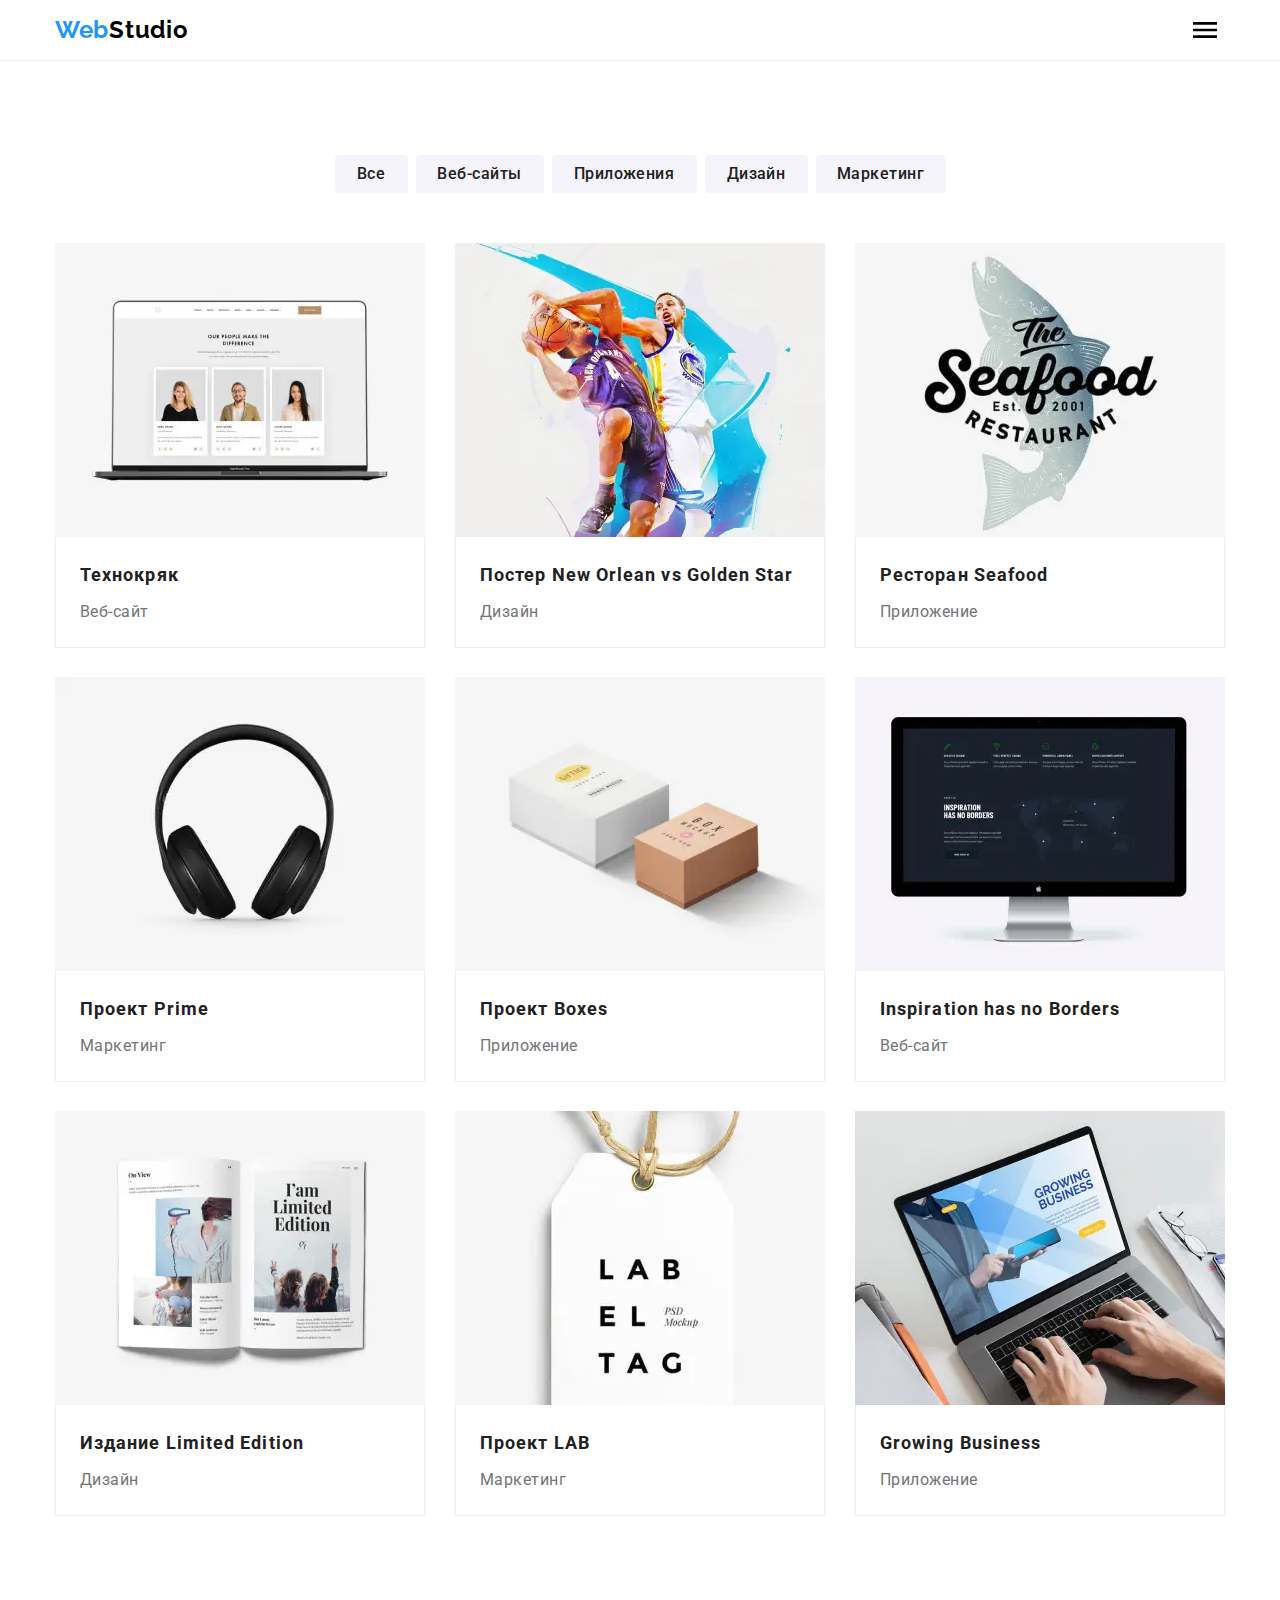
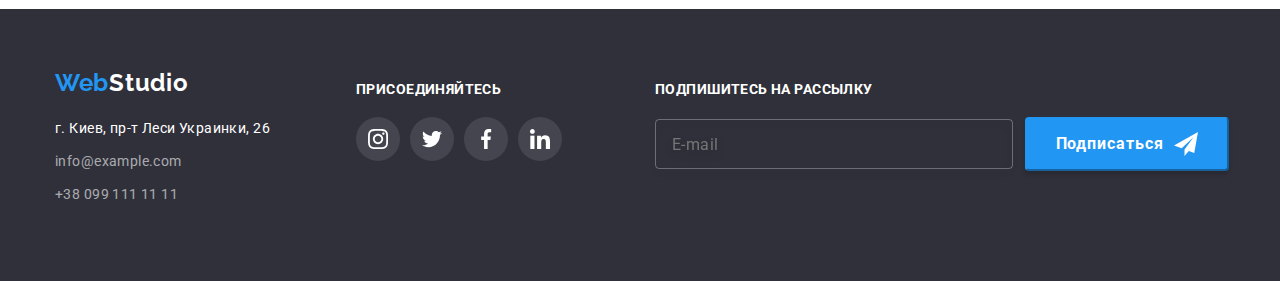
==== commit 04d9f306: "правки в модальном меню бургере" ====
--- a/portfolio.html
+++ b/portfolio.html
@@ -17,39 +17,48 @@
     <!-- Шапка сайта -->
     <header class="header">
         <div class="container">
-            <!-- <nav class="site-nav">
-                <a href="./index.html" lang="en" aria-label="logo" class="logo list"><span
+            <nav class="site-nav">
+                <a href="./index.html" lang="en" aria-label="logo" class="logo list logo-header"><span
                         class="logo__wrap">Web</span>Studio</a>
-                <ul class="site-nav__items list">
-                    <li class="site-nav__item"><a href="./index.html" class="site-nav__link">Студия</a></li>
-                    <li class="site-nav__item"><a href="./portfolio.html" class="site-nav__link"><span class="active-page">Портфолио</span></a></li>
-                    <li class="site-nav__item"><a href="" class="site-nav__link">Контакты</a></li>
-                </ul>
-            </nav> -->
-            <!-- Контакты -->
-            <!-- <address class="nav-adress">
-                <ul class="contacts list">
-                    <li class="nav-contacts__item">
-                        <div class="contacts-container">
-                            <a href="mailto:info@devstudio.com" class="site-nav__contacts icons">
-                                <svg class="mail__icon">
-                                    <use href="./img/sprite.svg#icon-envelope"></use>
-                                </svg>
-                                info@devstudio.com</a>
-                        </div>
-                    </li>
-            
-                    <li class="nav-contacts__item">
-                        <div class="contacts-container">
-                            <a href="tel:+380961111111" class="site-nav__contacts">
-                                <svg class="mail__icon tel">
-                                    <use href="./img/sprite.svg#icon-smartphone"></use>
-                                </svg>
-                                +38 096 111 11 11</a>
-                        </div>
-                    </li>
-                </ul>
-            </address> -->
+                <button type="button" class="menu-button" aria-expanded="false" aria-controls="menu-container"
+                    data-menu-button>
+                    <svg width="40" height="40" aria-label="Переключатель мобильного меню">
+                        <use class="icon-cross" href="./img/mobile_menu.svg#cross"></use>
+                        <use class="icon-menu" href="./img/mobile_menu.svg#menu"></use>
+                    </svg>
+                </button>
+                <div class="menu-container" id="menu-container" data-menu>
+                    <ul class="site-nav__items list">
+                        <li class="site-nav__item"><a href="./index.html" class="site-nav__link">Студия</a></li>
+                        <li class="site-nav__item"><a href="./portfolio.html" class="site-nav__link"><span class="active-page">Портфолио</span></a></li>
+                        <li class="site-nav__item"><a href="" class="site-nav__link">Контакты</a></li>
+                    </ul>
+                    <!-- Контакты -->
+                    <address class="nav-adress">
+                        <ul class="contacts list">
+                            <li class="nav-contacts__item">
+                                <div class="contacts-container">
+                                    <a href="mailto:info@devstudio.com" class="site-nav__contacts icons">
+                                        <svg class="mail__icon">
+                                            <use href="./img/sprite.svg#icon-envelope"></use>
+                                        </svg>
+                                        info@devstudio.com</a>
+                                </div>
+                            </li>
+    
+                            <li class="nav-contacts__item">
+                                <div class="contacts-container">
+                                    <a href="tel:+380961111111" class="site-nav__contacts">
+                                        <svg class="mail__icon tel">
+                                            <use href="./img/sprite.svg#icon-smartphone"></use>
+                                        </svg>
+                                        +38 096 111 11 11</a>
+                                </div>
+                            </li>
+                        </ul>
+                    </address>
+                </div>
+            </nav>
         </div>
     </header>
     <!-- Основной контент -->
@@ -364,5 +373,6 @@
             </form>
         </div>
     </footer>
+    <script src="./js/modal.js"></script>
 </body>
 </html>--- a/css/portfolio.min.css
+++ b/css/portfolio.min.css
@@ -1,2 +1,2 @@
-:root{--main-font: "Roboto", sans-serif;--secondary-font: "Raleway", sans-serif;--main-color-black: #212121;--main-color-grey: #757575;--accent-color-blue: #2196f3;--secondary-color-black: #000000;--accent-color-white: #ffffff;--secondary-color-white-transparence: rgb(255, 255, 255, 0.6);--btn-hover-color: #188ce8;--footer-bcg: #2f303a;--header-bcg: #ffffff;--team-bcg: #f5f4fa;--portfolio-bcg-btn-color: #f5f4fa;--portfolio-bcg-cards-color: #eeeeee;--line-header: #ececec}.visually-hidden{position:absolute;width:1px;height:1px;margin:-1px;border:0;padding:0;white-space:nowrap;-webkit-clip-path:inset(100%);clip-path:inset(100%);overflow:hidden}body{font-family:var(--main-font)}.list{list-style-type:none}h1,h2,h3,h4,h5,h6,p{margin:0%}ul{margin:0%;padding:0%}.container{padding:0 15px;width:100%}@media screen and (min-width: 480px){.container{max-width:480px;margin:0 auto}}@media screen and (min-width: 768px){.container{max-width:768px}}@media screen and (min-width: 1200px){.container{max-width:1200px}}.section{padding-bottom:60px;padding-top:60px}@media screen and (min-width: 1200px){.section{padding-bottom:94px;padding-top:94px}}.active-page{color:var(--accent-color-blue)}.active-page{position:relative}.active-page::after{content:"";display:inline-block;width:100%;position:absolute;height:4px;background-color:var(--accent-color-blue);bottom:-32px;left:0px;border-radius:2px}@media screen and (min-width: 1200px){img{display:block}}header{background:var(--header-bcg)}.header{display:-webkit-box;display:-ms-flexbox;display:flex;-webkit-box-align:center;-ms-flex-align:center;align-items:center;border-bottom:1px solid var(--line-header)}.site-nav{display:-webkit-box;display:-ms-flexbox;display:flex;-webkit-box-align:center;-ms-flex-align:center;align-items:center}.header .container{display:-webkit-box;display:-ms-flexbox;display:flex;-webkit-box-align:center;-ms-flex-align:center;align-items:center;padding-top:25px;padding-bottom:25px}.header .logo{margin-right:93px}.site-nav__items{display:-webkit-box;display:-ms-flexbox;display:flex}.site-nav__link:hover,.site-nav__link:focus{color:var(--accent-color-blue)}.site-nav__item:not(:last-child){margin-right:50px}.site-nav__link{text-decoration:none;color:var(--main-color-black);font-size:14px;font-weight:500;line-height:1.143;letter-spacing:0.02em;-webkit-transition:color 250ms cubic-bezier(0.4, 0, 0.2, 1);transition:color 250ms cubic-bezier(0.4, 0, 0.2, 1)}.site-nav__contacts{color:var(--main-color-grey);font-size:14px;font-weight:500;line-height:1.143;letter-spacing:0.02em;text-decoration:none;display:-webkit-box;display:-ms-flexbox;display:flex;-webkit-box-align:center;-ms-flex-align:center;align-items:center;padding:2px 0px;-webkit-transition:color 250ms cubic-bezier(0.4, 0, 0.2, 1);transition:color 250ms cubic-bezier(0.4, 0, 0.2, 1)}.site-nav__contacts:hover,.site-nav__contacts:focus{color:var(--accent-color-blue)}.contacts{display:-webkit-box;display:-ms-flexbox;display:flex;font-style:normal}.nav-adress{margin-left:auto}.nav-contacts__item:not(:last-child){margin-right:50px}.mail__icon{width:16px;height:12px;fill:var(--main-color-grey);cursor:pointer;margin-right:10px}.site-nav__contacts:hover .mail__icon,.site-nav__contacts:focus .mail__icon{fill:var(--accent-color-blue)}.mail__icon:hover,.mail__icon:focus{fill:var(--accent-color-blue)}.logo{font-family:var(--secondary-font);font-size:26px;font-weight:700;line-height:1.192;color:var(--secondary-color-black);text-decoration:none;letter-spacing:0.03em}.logo__wrap{color:var(--accent-color-blue)}.tel{width:10px;height:16px;margin-bottom:1px}footer{background-color:var(--footer-bcg)}.footer{padding-top:60px;padding-bottom:60px}.footer__item{font-style:normal;display:block}.footer__item:not(:last-child){margin-bottom:9px}.footer__adress{margin-top:20px}.footer__contacts{font-family:var(--main-font);color:var(--secondary-color-white-transparence);text-decoration:none;font-size:14px;font-weight:400;line-height:1.714;letter-spacing:0.03em}.logo__footer{color:var(--accent-color-white)}.map{color:var(--accent-color-white)}.footer__social-links{display:block}@media screen and (min-width: 320px) and (max-width: 1199px){.adress__container{text-align:center}.footer-call-form__text{font-size:14px;font-weight:700;line-height:1.143;letter-spacing:0.03em;text-transform:uppercase;color:var(--accent-color-white);margin-bottom:20px;display:block;text-align:center}.footer__input{width:450px;height:50px;border:1px solid rgba(255,255,255,0.3);-webkit-filter:drop-shadow(0px 4px 4px rgba(0,0,0,0.15));filter:drop-shadow(0px 4px 4px rgba(0,0,0,0.15));border-radius:4px;background-color:transparent;padding-left:16px;font-size:16px;line-height:1.25;letter-spacing:0.03em;color:rgba(255,255,255,0.6)}.footer__input:hover,.footer__input:focus{outline:none}.footer-form__field{margin-bottom:20px;text-align:center}}@media screen and (min-width: 320px) and (max-width: 767px){.footer-call{margin-top:60px}}.footer-call{color:var(--accent-color-white);font-size:14px;font-weight:700;line-height:1.143;letter-spacing:0.03em;text-transform:uppercase;margin-bottom:20px}.footer__social-links{text-align:center}.footer__link{display:-webkit-box;display:-ms-flexbox;display:flex;margin-bottom:60px;-webkit-box-align:center;-ms-flex-align:center;align-items:center;-webkit-box-pack:center;-ms-flex-pack:center;justify-content:center}.footer__social-links .social-list__icon{fill:var(--accent-color-white)}.footer__btn--send{-webkit-box-shadow:0px 4px 4px rgba(0,0,0,0.15);box-shadow:0px 4px 4px rgba(0,0,0,0.15);border-radius:4px;background-color:var(--accent-color-blue);font-size:16px;font-weight:700;line-height:1.875;color:var(--accent-color-white);letter-spacing:0.06em;cursor:pointer;border-color:var(--accent-color-blue);padding:10px 28.5px;display:-webkit-box;display:-ms-flexbox;display:flex;-webkit-box-align:center;-ms-flex-align:center;align-items:center;-webkit-box-pack:center;-ms-flex-pack:center;justify-content:center;-webkit-transition:250ms cubic-bezier(0.4, 0, 0.2, 1);transition:250ms cubic-bezier(0.4, 0, 0.2, 1);margin-left:auto;margin-right:auto}.footer__btn--send:hover,.footer__btn--send:focus{background-color:var(--btn-hover-color);border-color:var(--btn-hover-color)}.footer__btn--send::after{content:"";width:24px;height:24px;background-color:var(--accent-color-blue);background-image:url(../img/icon_send.svg);display:-webkit-inline-box;display:-ms-inline-flexbox;display:inline-flex;margin-left:10px;-webkit-transition:250ms cubic-bezier(0.4, 0, 0.2, 1);transition:250ms cubic-bezier(0.4, 0, 0.2, 1)}.footer__btn--send:hover:after{background-color:var(--btn-hover-color)}.footer__social-links .social-link__list{background-color:rgba(255,255,255,0.1)}@media screen and (min-width: 768px) and (max-width: 1199px){.container-tablet{display:-webkit-box;display:-ms-flexbox;display:flex;margin-left:auto;margin-right:auto}.adress__container{margin-left:76px}.footer-call-form{margin-top:60px}}@media screen and (min-width: 768px){.footer__social-links{display:block;margin-left:165px}.footer__link{display:-webkit-box;display:-ms-flexbox;display:flex}.footer__items{display:block}.footer-call{padding-top:5px}}@media screen and (min-width: 1200px){.container-tablet{display:-webkit-box;display:-ms-flexbox;display:flex}.footer{padding-top:60px;padding-bottom:60px}.footer__items{font-style:normal;display:block}.footer__items:not(:last-child){margin-bottom:9px}.footer__adress{margin-top:20px;width:231px}.footer__contacts{font-family:var(--main-font);color:var(--secondary-color-white-transparence);text-decoration:none;font-size:14px;font-weight:400;line-height:1.714;letter-spacing:0.03em}.logo__footer{color:var(--accent-color-white)}.map{color:var(--accent-color-white)}.footer__social-links{display:block;margin-left:70px}.footer .container{display:-webkit-box;display:-ms-flexbox;display:flex}.footer-call{display:-webkit-box;display:-ms-flexbox;display:flex;color:var(--accent-color-white);font-size:14px;font-weight:700;line-height:1.143;letter-spacing:0.03em;text-transform:uppercase;margin-bottom:20px;padding-top:12px}.footer__link{display:-webkit-box;display:-ms-flexbox;display:flex}.footer__social-links .social-list__icon{fill:var(--accent-color-white)}.footer-call-form{margin-left:93px}.footer-call-form__text{font-size:14px;font-weight:700;line-height:1.143;letter-spacing:0.03em;text-transform:uppercase;color:var(--accent-color-white);padding-top:12px;display:block}.footer-call-form__container{display:-webkit-box;display:-ms-flexbox;display:flex;-webkit-box-align:center;-ms-flex-align:center;align-items:center;-webkit-box-pack:center;-ms-flex-pack:center;justify-content:center;padding-top:20px}.footer__input{width:358px;height:50px;border:1px solid rgba(255,255,255,0.3);-webkit-filter:drop-shadow(0px 4px 4px rgba(0,0,0,0.15));filter:drop-shadow(0px 4px 4px rgba(0,0,0,0.15));border-radius:4px;background-color:transparent;padding-left:16px;font-size:16px;line-height:1.25;letter-spacing:0.03em;color:rgba(255,255,255,0.6);margin-right:12px}.footer__input:hover,.footer__input:focus{outline:none}.footer__btn--send{-webkit-box-shadow:0px 4px 4px rgba(0,0,0,0.15);box-shadow:0px 4px 4px rgba(0,0,0,0.15);border-radius:4px;background-color:var(--accent-color-blue);font-size:16px;font-weight:700;line-height:1.875;color:var(--accent-color-white);letter-spacing:0.06em;cursor:pointer;border-color:var(--accent-color-blue);padding:10px 28.5px;display:-webkit-box;display:-ms-flexbox;display:flex;-webkit-box-align:center;-ms-flex-align:center;align-items:center;-webkit-transition:250ms cubic-bezier(0.4, 0, 0.2, 1);transition:250ms cubic-bezier(0.4, 0, 0.2, 1)}.footer__btn--send:hover,.footer__btn--send:focus{background-color:var(--btn-hover-color);border-color:var(--btn-hover-color)}.footer__btn--send::after{content:"";width:24px;height:24px;background-color:var(--accent-color-blue);background-image:url(../img/icon_send.svg);display:-webkit-inline-box;display:-ms-inline-flexbox;display:inline-flex;margin-left:10px;-webkit-transition:250ms cubic-bezier(0.4, 0, 0.2, 1);transition:250ms cubic-bezier(0.4, 0, 0.2, 1)}.footer__btn--send:hover:after{background-color:var(--btn-hover-color)}.footer-form__field{display:-webkit-box;display:-ms-flexbox;display:flex;-webkit-box-align:center;-ms-flex-align:center;align-items:center;-webkit-box-pack:center;-ms-flex-pack:center;justify-content:center}.footer__social-links .social-link__list{background-color:rgba(255,255,255,0.1)}}.filters__btn{background-color:var(--portfolio-bcg-btn-color);color:var(--main-color-black);font-size:16px;font-weight:500;line-height:1.625;letter-spacing:0.03em;font-family:var(--main-font);cursor:pointer;border-radius:4px;border:none;min-width:145px;height:38px;-webkit-transition:all 250ms cubic-bezier(0.4, 0, 0.2, 1);transition:all 250ms cubic-bezier(0.4, 0, 0.2, 1)}.filters__btn:hover,.filters__btn:focus{background-color:var(--accent-color-blue);color:var(--accent-color-white);-webkit-box-shadow:0px 3px 1px rgba(0,0,0,0.1),0px 1px 2px rgba(0,0,0,0.08),0px 2px 2px rgba(0,0,0,0.12);box-shadow:0px 3px 1px rgba(0,0,0,0.1),0px 1px 2px rgba(0,0,0,0.08),0px 2px 2px rgba(0,0,0,0.12)}.btn-1{min-width:73px}.btn-2{min-width:128px}.btn-3{min-width:145px}.btn-4{min-width:103px}.btn-5{min-width:130px}.filters{display:-webkit-box;display:-ms-flexbox;display:flex;-webkit-box-align:center;-ms-flex-align:center;align-items:center}@media screen and (min-width: 320px) and (max-width: 767px){.filters{-webkit-box-pack:start;-ms-flex-pack:start;justify-content:start}.filters-container{padding-bottom:40px}.filter__list:nth-child(-n+2){margin-right:8px}.filter__list:nth-child(4){margin-right:8px}.btn-1{margin-bottom:15px}.btn-2{margin-bottom:15px}.btn-3{margin-bottom:15px}}@media screen and (min-width: 768px){.filters{-webkit-box-pack:center;-ms-flex-pack:center;justify-content:center}.filters-container{display:-webkit-box;display:-ms-flexbox;display:flex;-webkit-box-pack:center;-ms-flex-pack:center;justify-content:center;-webkit-box-align:center;-ms-flex-align:center;align-items:center;padding-bottom:34px}.filter__list:nth-child(3){margin-right:8px}.filter__list:not(:last-child){margin-right:8px}.filters-container{padding-bottom:30px}}@media screen and (min-width: 1200px){.filters-container{padding-bottom:50px}}.portfolio__examples{background-color:var(--accent-color-white)}.portfolio__examples:hover,.portfolio__examples:focus{-webkit-box-shadow:0px 1px 1px rgba(0,0,0,0.12),0px 4px 4px rgba(0,0,0,0.06),1px 4px 6px rgba(0,0,0,0.16);box-shadow:0px 1px 1px rgba(0,0,0,0.12),0px 4px 4px rgba(0,0,0,0.06),1px 4px 6px rgba(0,0,0,0.16)}@media screen and (min-width: 320px) and (max-width: 767px){.portfolio__examples{margin-bottom:30px;width:450px;height:404px}}.portfolio__link{text-decoration:none;display:inline-block}.portfolio__title{color:var(--main-color-black);font-size:18px;font-weight:700;line-height:2;letter-spacing:0.06em;width:322px;margin-bottom:4px}.portfolio__text{color:var(--main-color-grey);font-size:16px;font-weight:400;line-height:1.875;letter-spacing:0.03em;width:322px}.container__title{padding:20px 24px 20px 24px;border:1px solid var(--portfolio-bcg-cards-color);border-top:none}.prf-img-size,.overlay-wrapper{width:450px;height:294px}@media screen and (min-width: 768px){.prf-img-size,.overlay-wrapper{width:354px;height:294px}.portfolio__examples{width:354px;height:404px}.portfolio__title,.portfolio__text{width:306px}.tablet-exmp2{height:440px}.container__title{width:354px}.tablet-list{display:-webkit-box;display:-ms-flexbox;display:flex;-ms-flex-wrap:wrap;flex-wrap:wrap}}@media screen and (min-width: 768px) and (max-width: 1119px){.tablet-exmp1,.tablet-exmp3,.tablet-exmp5,.tablet-exmp7{margin-right:30px}.tablet-exmp1{margin-bottom:66px}.tablet-exmp2,.tablet-exmp3,.tablet-exmp4,.tablet-exmp5,.tablet-exmp6,.tablet-exmp7,.tablet-exmp8{margin-bottom:30px}}@media screen and (min-width: 1200px){.prf-img-size,.overlay-wrapper{width:370px;height:294px}.portfolio__examples{width:370px;height:404px}.portfolio__title,.portfolio__text{width:322px}.container__title{width:370px}.tablet-exmp2,.tablet-exmp4,.tablet-exmp8,.tablet-exmp1,.tablet-exmp5,.tablet-exmp7{margin-right:30px}.tablet-exmp1,.tablet-exmp2,.tablet-exmp3,.tablet-exmp4,.tablet-exmp5,.tablet-exmp6{margin-bottom:30px}}.overlay-wrapper{position:relative;overflow:hidden}.overlay{position:absolute;top:0;left:0;width:100%;height:100%;background:rgba(33,150,243,0.9);color:var(--accent-color-white);padding:63px 24px;font-size:18px;line-height:1.555;letter-spacing:0.03em;-webkit-transform:translateY(100%);transform:translateY(100%);-webkit-transition:all 250ms cubic-bezier(0.4, 0, 0.2, 1);transition:all 250ms cubic-bezier(0.4, 0, 0.2, 1)}.portfolio__examples:hover .overlay,.portfolio__link:focus .overlay{-webkit-transform:translateY(0%);transform:translateY(0%)}.social-link__list{display:-webkit-box;display:-ms-flexbox;display:flex;-webkit-box-pack:center;-ms-flex-pack:center;justify-content:center;-webkit-box-align:center;-ms-flex-align:center;align-items:center;width:44px;height:44px;background-color:var(--accent-color-white);border-radius:50%;cursor:pointer;-webkit-transition:all 250ms cubic-bezier(0.4, 0, 0.2, 1);transition:all 250ms cubic-bezier(0.4, 0, 0.2, 1)}.social-link__list:hover,.social-link__list:focus{background-color:var(--accent-color-blue)}.social-link__list:hover .social-list__icon,.social-link__list:focus .social-list__icon{fill:var(--accent-color-white)}.social-link{display:-webkit-box;display:-ms-flexbox;display:flex;-webkit-box-pack:center;-ms-flex-pack:center;justify-content:center;margin-top:16px}.social-list__icon{width:20px;height:20px;fill:var(--color1, #afb1b8)}.social-list:not(:last-child){margin-right:10px}.advantages-items::before{content:"";display:block;height:120px;margin-bottom:30px;border-radius:4px;background-color:var(--team-bcg);background-repeat:no-repeat;background-position:center}.icon__antenna::before{background-image:url("../img/antenna.svg")}.icon__clock::before{background-image:url("../img/clock.svg")}.icon__daigram::before{background-image:url("../img/diagram.svg")}.icon__astronaut::before{background-image:url("../img/astronaut.svg")}
+:root{--main-font: "Roboto", sans-serif;--secondary-font: "Raleway", sans-serif;--main-color-black: #212121;--main-color-grey: #757575;--accent-color-blue: #2196f3;--secondary-color-black: #000000;--accent-color-white: #ffffff;--secondary-color-white-transparence: rgb(255, 255, 255, 0.6);--btn-hover-color: #188ce8;--footer-bcg: #2f303a;--header-bcg: #ffffff;--team-bcg: #f5f4fa;--portfolio-bcg-btn-color: #f5f4fa;--portfolio-bcg-cards-color: #eeeeee;--line-header: #ececec}.visually-hidden{position:absolute;width:1px;height:1px;margin:-1px;border:0;padding:0;white-space:nowrap;-webkit-clip-path:inset(100%);clip-path:inset(100%);overflow:hidden}body{font-family:var(--main-font)}.list{list-style-type:none}h1,h2,h3,h4,h5,h6,p{margin:0%}ul{margin:0%;padding:0%}.container{padding:0 15px;width:100%}@media screen and (min-width: 480px){.container{max-width:480px;margin:0 auto}}@media screen and (min-width: 768px){.container{max-width:768px}}@media screen and (min-width: 1200px){.container{max-width:1200px}}.section{padding-bottom:60px;padding-top:60px}@media screen and (min-width: 1200px){.section{padding-bottom:94px;padding-top:94px}}.active-page{color:var(--accent-color-blue)}.active-page{position:relative}.active-page::after{content:"";display:inline-block;width:100%;position:absolute;height:4px;background-color:var(--accent-color-blue);bottom:-12px;left:0px;border-radius:2px}@media screen and (min-width: 1200px){img{display:block}}header{background:var(--header-bcg);position:relative;border-bottom:1px solid #ececec}.logo{font-family:var(--secondary-font);font-size:24px;font-weight:700;line-height:1.167;color:var(--secondary-color-black);text-decoration:none;letter-spacing:0.03em}.logo__wrap{color:var(--accent-color-blue)}.menu-button{display:-webkit-inline-box;display:-ms-inline-flexbox;display:inline-flex;margin:0;padding:0;border:none;background-color:transparent;cursor:pointer}.menu-button .icon-cross{display:none}.menu-button:hover,.menu-button:focus{fill:var(--accent-color-blue)}.menu-button.is-open .icon-cross{display:block;background-position:center}.menu-button.is-open .icon-cross:hover,.menu-button.is-open .icon-cross:focus{fill:var(--accent-color-blue)}.menu-button.is-open .icon-menu{display:none}.header .site-nav{display:-webkit-box;display:-ms-flexbox;display:flex;-webkit-box-align:center;-ms-flex-align:center;align-items:center;-webkit-box-pack:justify;-ms-flex-pack:justify;justify-content:space-between;min-height:50px}.icon-menu{-webkit-box-align:center;-ms-flex-align:center;align-items:center;-webkit-box-pack:center;-ms-flex-pack:center;justify-content:center}.menu-container{position:absolute;top:61px;left:0;width:100%;display:none;background-color:white;text-align:center;padding-top:60px;padding-bottom:60px}.menu-container.is-open{display:block}.site-nav{padding-top:10px;padding-bottom:10px}.site-nav__link:hover,.site-nav__link:focus{color:var(--accent-color-blue)}.site-nav__item:not(:last-child){margin-bottom:40px}.site-nav__link{text-decoration:none;color:var(--main-color-black);font-size:18px;font-weight:500;line-height:1.167;letter-spacing:0.02em;-webkit-transition:color 250ms cubic-bezier(0.4, 0, 0.2, 1);transition:color 250ms cubic-bezier(0.4, 0, 0.2, 1)}.site-nav__contacts{color:var(--main-color-grey);font-size:18px;font-weight:500;line-height:1.167;letter-spacing:0.02em;text-decoration:none;display:-webkit-box;display:-ms-flexbox;display:flex;-webkit-box-align:center;-ms-flex-align:center;align-items:center;-webkit-transition:color 250ms cubic-bezier(0.4, 0, 0.2, 1);transition:color 250ms cubic-bezier(0.4, 0, 0.2, 1)}.site-nav__contacts:hover,.site-nav__contacts:focus{color:var(--accent-color-blue)}.mail__icon{width:16px;height:12px;fill:var(--main-color-grey);cursor:pointer;margin-right:10px}.site-nav__contacts:hover .mail__icon,.site-nav__contacts:focus .mail__icon{fill:var(--accent-color-blue)}.nav-adress{font-style:normal;margin-top:60px}.nav-contacts__item{display:-webkit-box;display:-ms-flexbox;display:flex;-webkit-box-pack:center;-ms-flex-pack:center;justify-content:center}.nav-contacts__item:not(:last-child){margin-bottom:8px}.mail__icon:hover,.mail__icon:focus{fill:var(--accent-color-blue)}.tel{width:10px;height:16px;margin-bottom:1px}footer{background-color:var(--footer-bcg)}.footer{padding-top:60px;padding-bottom:60px}.footer__item{font-style:normal;display:block}.footer__item:not(:last-child){margin-bottom:9px}.footer__adress{margin-top:20px}.footer__contacts{font-family:var(--main-font);color:var(--secondary-color-white-transparence);text-decoration:none;font-size:14px;font-weight:400;line-height:1.714;letter-spacing:0.03em}.logo__footer{color:var(--accent-color-white)}.map{color:var(--accent-color-white)}.footer__social-links{display:block}@media screen and (min-width: 320px) and (max-width: 1199px){.adress__container{text-align:center}.footer-call-form__text{font-size:14px;font-weight:700;line-height:1.143;letter-spacing:0.03em;text-transform:uppercase;color:var(--accent-color-white);margin-bottom:20px;display:block;text-align:center}.footer__input{width:450px;height:50px;border:1px solid rgba(255,255,255,0.3);-webkit-filter:drop-shadow(0px 4px 4px rgba(0,0,0,0.15));filter:drop-shadow(0px 4px 4px rgba(0,0,0,0.15));border-radius:4px;background-color:transparent;padding-left:16px;font-size:16px;line-height:1.25;letter-spacing:0.03em;color:rgba(255,255,255,0.6)}.footer__input:hover,.footer__input:focus{outline:none}.footer-form__field{margin-bottom:20px;text-align:center}}@media screen and (min-width: 320px) and (max-width: 767px){.footer-call{margin-top:60px}}.footer-call{color:var(--accent-color-white);font-size:14px;font-weight:700;line-height:1.143;letter-spacing:0.03em;text-transform:uppercase;margin-bottom:20px}.footer__social-links{text-align:center}.footer__link{display:-webkit-box;display:-ms-flexbox;display:flex;margin-bottom:60px;-webkit-box-align:center;-ms-flex-align:center;align-items:center;-webkit-box-pack:center;-ms-flex-pack:center;justify-content:center}.footer__social-links .social-list__icon{fill:var(--accent-color-white)}.footer__btn--send{-webkit-box-shadow:0px 4px 4px rgba(0,0,0,0.15);box-shadow:0px 4px 4px rgba(0,0,0,0.15);border-radius:4px;background-color:var(--accent-color-blue);font-size:16px;font-weight:700;line-height:1.875;color:var(--accent-color-white);letter-spacing:0.06em;cursor:pointer;border-color:var(--accent-color-blue);padding:10px 28.5px;display:-webkit-box;display:-ms-flexbox;display:flex;-webkit-box-align:center;-ms-flex-align:center;align-items:center;-webkit-box-pack:center;-ms-flex-pack:center;justify-content:center;-webkit-transition:250ms cubic-bezier(0.4, 0, 0.2, 1);transition:250ms cubic-bezier(0.4, 0, 0.2, 1);margin-left:auto;margin-right:auto}.footer__btn--send:hover,.footer__btn--send:focus{background-color:var(--btn-hover-color);border-color:var(--btn-hover-color)}.footer__btn--send::after{content:"";width:24px;height:24px;background-color:var(--accent-color-blue);background-image:url(../img/icon_send.svg);display:-webkit-inline-box;display:-ms-inline-flexbox;display:inline-flex;margin-left:10px;-webkit-transition:250ms cubic-bezier(0.4, 0, 0.2, 1);transition:250ms cubic-bezier(0.4, 0, 0.2, 1)}.footer__btn--send:hover:after{background-color:var(--btn-hover-color)}.footer__social-links .social-link__list{background-color:rgba(255,255,255,0.1)}@media screen and (min-width: 768px) and (max-width: 1199px){.container-tablet{display:-webkit-box;display:-ms-flexbox;display:flex;margin-left:auto;margin-right:auto}.adress__container{margin-left:76px}.footer-call-form{margin-top:60px}}@media screen and (min-width: 768px){.footer__social-links{display:block;margin-left:165px}.footer__link{display:-webkit-box;display:-ms-flexbox;display:flex}.footer__items{display:block}.footer-call{padding-top:5px}}@media screen and (min-width: 1200px){.container-tablet{display:-webkit-box;display:-ms-flexbox;display:flex}.footer{padding-top:60px;padding-bottom:60px}.footer__items{font-style:normal;display:block}.footer__items:not(:last-child){margin-bottom:9px}.footer__adress{margin-top:20px;width:231px}.footer__contacts{font-family:var(--main-font);color:var(--secondary-color-white-transparence);text-decoration:none;font-size:14px;font-weight:400;line-height:1.714;letter-spacing:0.03em}.logo__footer{color:var(--accent-color-white)}.map{color:var(--accent-color-white)}.footer__social-links{display:block;margin-left:70px}.footer .container{display:-webkit-box;display:-ms-flexbox;display:flex}.footer-call{display:-webkit-box;display:-ms-flexbox;display:flex;color:var(--accent-color-white);font-size:14px;font-weight:700;line-height:1.143;letter-spacing:0.03em;text-transform:uppercase;margin-bottom:20px;padding-top:12px}.footer__link{display:-webkit-box;display:-ms-flexbox;display:flex}.footer__social-links .social-list__icon{fill:var(--accent-color-white)}.footer-call-form{margin-left:93px}.footer-call-form__text{font-size:14px;font-weight:700;line-height:1.143;letter-spacing:0.03em;text-transform:uppercase;color:var(--accent-color-white);padding-top:12px;display:block}.footer-call-form__container{display:-webkit-box;display:-ms-flexbox;display:flex;-webkit-box-align:center;-ms-flex-align:center;align-items:center;-webkit-box-pack:center;-ms-flex-pack:center;justify-content:center;padding-top:20px}.footer__input{width:358px;height:50px;border:1px solid rgba(255,255,255,0.3);-webkit-filter:drop-shadow(0px 4px 4px rgba(0,0,0,0.15));filter:drop-shadow(0px 4px 4px rgba(0,0,0,0.15));border-radius:4px;background-color:transparent;padding-left:16px;font-size:16px;line-height:1.25;letter-spacing:0.03em;color:rgba(255,255,255,0.6);margin-right:12px}.footer__input:hover,.footer__input:focus{outline:none}.footer__btn--send{-webkit-box-shadow:0px 4px 4px rgba(0,0,0,0.15);box-shadow:0px 4px 4px rgba(0,0,0,0.15);border-radius:4px;background-color:var(--accent-color-blue);font-size:16px;font-weight:700;line-height:1.875;color:var(--accent-color-white);letter-spacing:0.06em;cursor:pointer;border-color:var(--accent-color-blue);padding:10px 28.5px;display:-webkit-box;display:-ms-flexbox;display:flex;-webkit-box-align:center;-ms-flex-align:center;align-items:center;-webkit-transition:250ms cubic-bezier(0.4, 0, 0.2, 1);transition:250ms cubic-bezier(0.4, 0, 0.2, 1)}.footer__btn--send:hover,.footer__btn--send:focus{background-color:var(--btn-hover-color);border-color:var(--btn-hover-color)}.footer__btn--send::after{content:"";width:24px;height:24px;background-color:var(--accent-color-blue);background-image:url(../img/icon_send.svg);display:-webkit-inline-box;display:-ms-inline-flexbox;display:inline-flex;margin-left:10px;-webkit-transition:250ms cubic-bezier(0.4, 0, 0.2, 1);transition:250ms cubic-bezier(0.4, 0, 0.2, 1)}.footer__btn--send:hover:after{background-color:var(--btn-hover-color)}.footer-form__field{display:-webkit-box;display:-ms-flexbox;display:flex;-webkit-box-align:center;-ms-flex-align:center;align-items:center;-webkit-box-pack:center;-ms-flex-pack:center;justify-content:center}.footer__social-links .social-link__list{background-color:rgba(255,255,255,0.1)}}.filters__btn{background-color:var(--portfolio-bcg-btn-color);color:var(--main-color-black);font-size:16px;font-weight:500;line-height:1.625;letter-spacing:0.03em;font-family:var(--main-font);cursor:pointer;border-radius:4px;border:none;min-width:145px;height:38px;-webkit-transition:all 250ms cubic-bezier(0.4, 0, 0.2, 1);transition:all 250ms cubic-bezier(0.4, 0, 0.2, 1)}.filters__btn:hover,.filters__btn:focus{background-color:var(--accent-color-blue);color:var(--accent-color-white);-webkit-box-shadow:0px 3px 1px rgba(0,0,0,0.1),0px 1px 2px rgba(0,0,0,0.08),0px 2px 2px rgba(0,0,0,0.12);box-shadow:0px 3px 1px rgba(0,0,0,0.1),0px 1px 2px rgba(0,0,0,0.08),0px 2px 2px rgba(0,0,0,0.12)}.btn-1{min-width:73px}.btn-2{min-width:128px}.btn-3{min-width:145px}.btn-4{min-width:103px}.btn-5{min-width:130px}.filters{display:-webkit-box;display:-ms-flexbox;display:flex;-webkit-box-align:center;-ms-flex-align:center;align-items:center}@media screen and (min-width: 320px) and (max-width: 767px){.filters{-webkit-box-pack:start;-ms-flex-pack:start;justify-content:start}.filters-container{padding-bottom:40px}.filter__list:nth-child(-n+2){margin-right:8px}.filter__list:nth-child(4){margin-right:8px}.btn-1{margin-bottom:15px}.btn-2{margin-bottom:15px}.btn-3{margin-bottom:15px}}@media screen and (min-width: 768px){.filters{-webkit-box-pack:center;-ms-flex-pack:center;justify-content:center}.filters-container{display:-webkit-box;display:-ms-flexbox;display:flex;-webkit-box-pack:center;-ms-flex-pack:center;justify-content:center;-webkit-box-align:center;-ms-flex-align:center;align-items:center;padding-bottom:34px}.filter__list:nth-child(3){margin-right:8px}.filter__list:not(:last-child){margin-right:8px}.filters-container{padding-bottom:30px}}@media screen and (min-width: 1200px){.filters-container{padding-bottom:50px}}.portfolio__examples{background-color:var(--accent-color-white)}.portfolio__examples:hover,.portfolio__examples:focus{-webkit-box-shadow:0px 1px 1px rgba(0,0,0,0.12),0px 4px 4px rgba(0,0,0,0.06),1px 4px 6px rgba(0,0,0,0.16);box-shadow:0px 1px 1px rgba(0,0,0,0.12),0px 4px 4px rgba(0,0,0,0.06),1px 4px 6px rgba(0,0,0,0.16)}@media screen and (min-width: 320px) and (max-width: 767px){.portfolio__examples{margin-bottom:30px;width:450px;height:404px}}.portfolio__link{text-decoration:none;display:inline-block}.portfolio__title{color:var(--main-color-black);font-size:18px;font-weight:700;line-height:2;letter-spacing:0.06em;width:322px;margin-bottom:4px}.portfolio__text{color:var(--main-color-grey);font-size:16px;font-weight:400;line-height:1.875;letter-spacing:0.03em;width:322px}.container__title{padding:20px 24px 20px 24px;border:1px solid var(--portfolio-bcg-cards-color);border-top:none}.prf-img-size,.overlay-wrapper{width:450px;height:294px}@media screen and (min-width: 768px){.prf-img-size,.overlay-wrapper{width:354px;height:294px}.portfolio__examples{width:354px;height:404px}.portfolio__title,.portfolio__text{width:306px}.tablet-exmp2{height:440px}.container__title{width:354px}.tablet-list{display:-webkit-box;display:-ms-flexbox;display:flex;-ms-flex-wrap:wrap;flex-wrap:wrap}}@media screen and (min-width: 768px) and (max-width: 1119px){.tablet-exmp1,.tablet-exmp3,.tablet-exmp5,.tablet-exmp7{margin-right:30px}.tablet-exmp1{margin-bottom:66px}.tablet-exmp2,.tablet-exmp3,.tablet-exmp4,.tablet-exmp5,.tablet-exmp6,.tablet-exmp7,.tablet-exmp8{margin-bottom:30px}}@media screen and (min-width: 1200px){.prf-img-size,.overlay-wrapper{width:370px;height:294px}.portfolio__examples{width:370px;height:404px}.portfolio__title,.portfolio__text{width:322px}.container__title{width:370px}.tablet-exmp2,.tablet-exmp4,.tablet-exmp8,.tablet-exmp1,.tablet-exmp5,.tablet-exmp7{margin-right:30px}.tablet-exmp1,.tablet-exmp2,.tablet-exmp3,.tablet-exmp4,.tablet-exmp5,.tablet-exmp6{margin-bottom:30px}}.overlay-wrapper{position:relative;overflow:hidden}.overlay{position:absolute;top:0;left:0;width:100%;height:100%;background:rgba(33,150,243,0.9);color:var(--accent-color-white);padding:63px 24px;font-size:18px;line-height:1.555;letter-spacing:0.03em;-webkit-transform:translateY(100%);transform:translateY(100%);-webkit-transition:all 250ms cubic-bezier(0.4, 0, 0.2, 1);transition:all 250ms cubic-bezier(0.4, 0, 0.2, 1)}.portfolio__examples:hover .overlay,.portfolio__link:focus .overlay{-webkit-transform:translateY(0%);transform:translateY(0%)}.social-link__list{display:-webkit-box;display:-ms-flexbox;display:flex;-webkit-box-pack:center;-ms-flex-pack:center;justify-content:center;-webkit-box-align:center;-ms-flex-align:center;align-items:center;width:44px;height:44px;background-color:var(--accent-color-white);border-radius:50%;cursor:pointer;-webkit-transition:all 250ms cubic-bezier(0.4, 0, 0.2, 1);transition:all 250ms cubic-bezier(0.4, 0, 0.2, 1)}.social-link__list:hover,.social-link__list:focus{background-color:var(--accent-color-blue)}.social-link__list:hover .social-list__icon,.social-link__list:focus .social-list__icon{fill:var(--accent-color-white)}.social-link{display:-webkit-box;display:-ms-flexbox;display:flex;-webkit-box-pack:center;-ms-flex-pack:center;justify-content:center;margin-top:16px}.social-list__icon{width:20px;height:20px;fill:var(--color1, #afb1b8)}.social-list:not(:last-child){margin-right:10px}.advantages-items::before{content:"";display:block;height:120px;margin-bottom:30px;border-radius:4px;background-color:var(--team-bcg);background-repeat:no-repeat;background-position:center}.icon__antenna::before{background-image:url("../img/antenna.svg")}.icon__clock::before{background-image:url("../img/clock.svg")}.icon__daigram::before{background-image:url("../img/diagram.svg")}.icon__astronaut::before{background-image:url("../img/astronaut.svg")}
 /*# sourceMappingURL=portfolio.min.css.map */